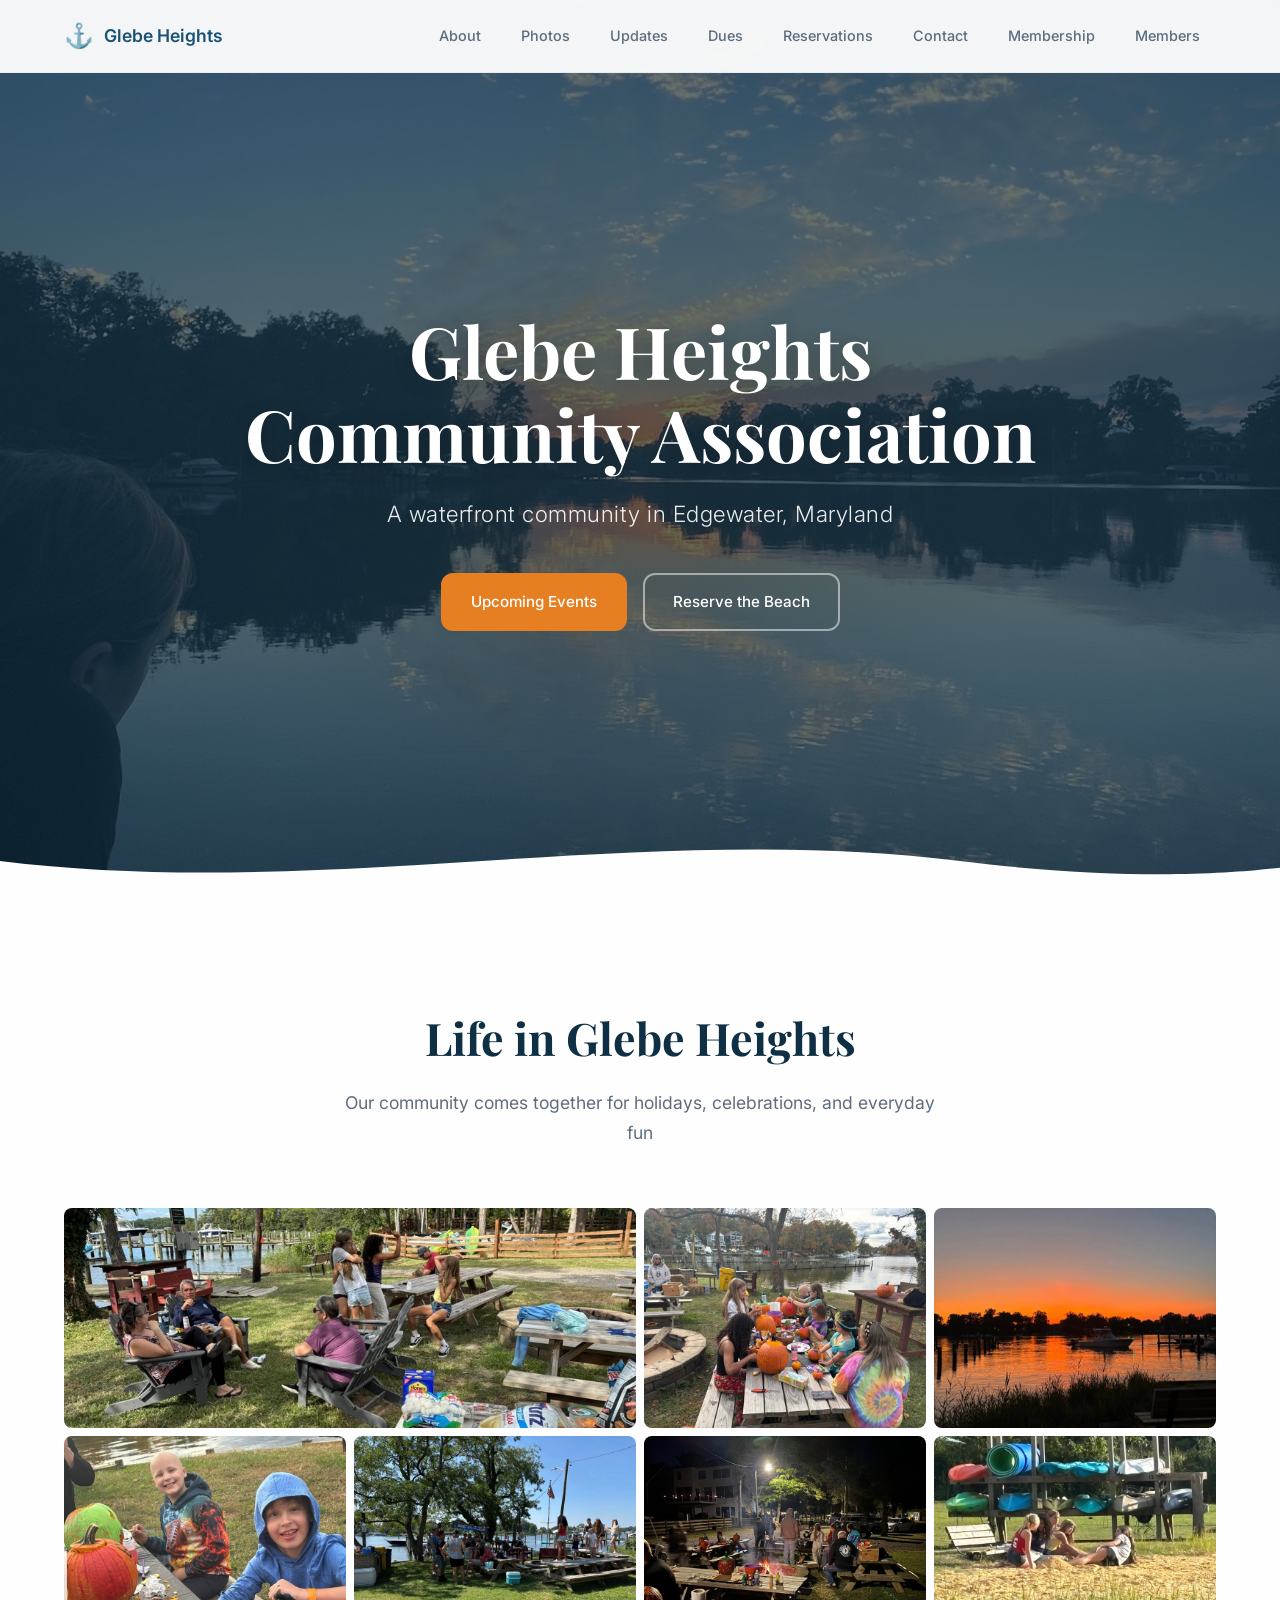
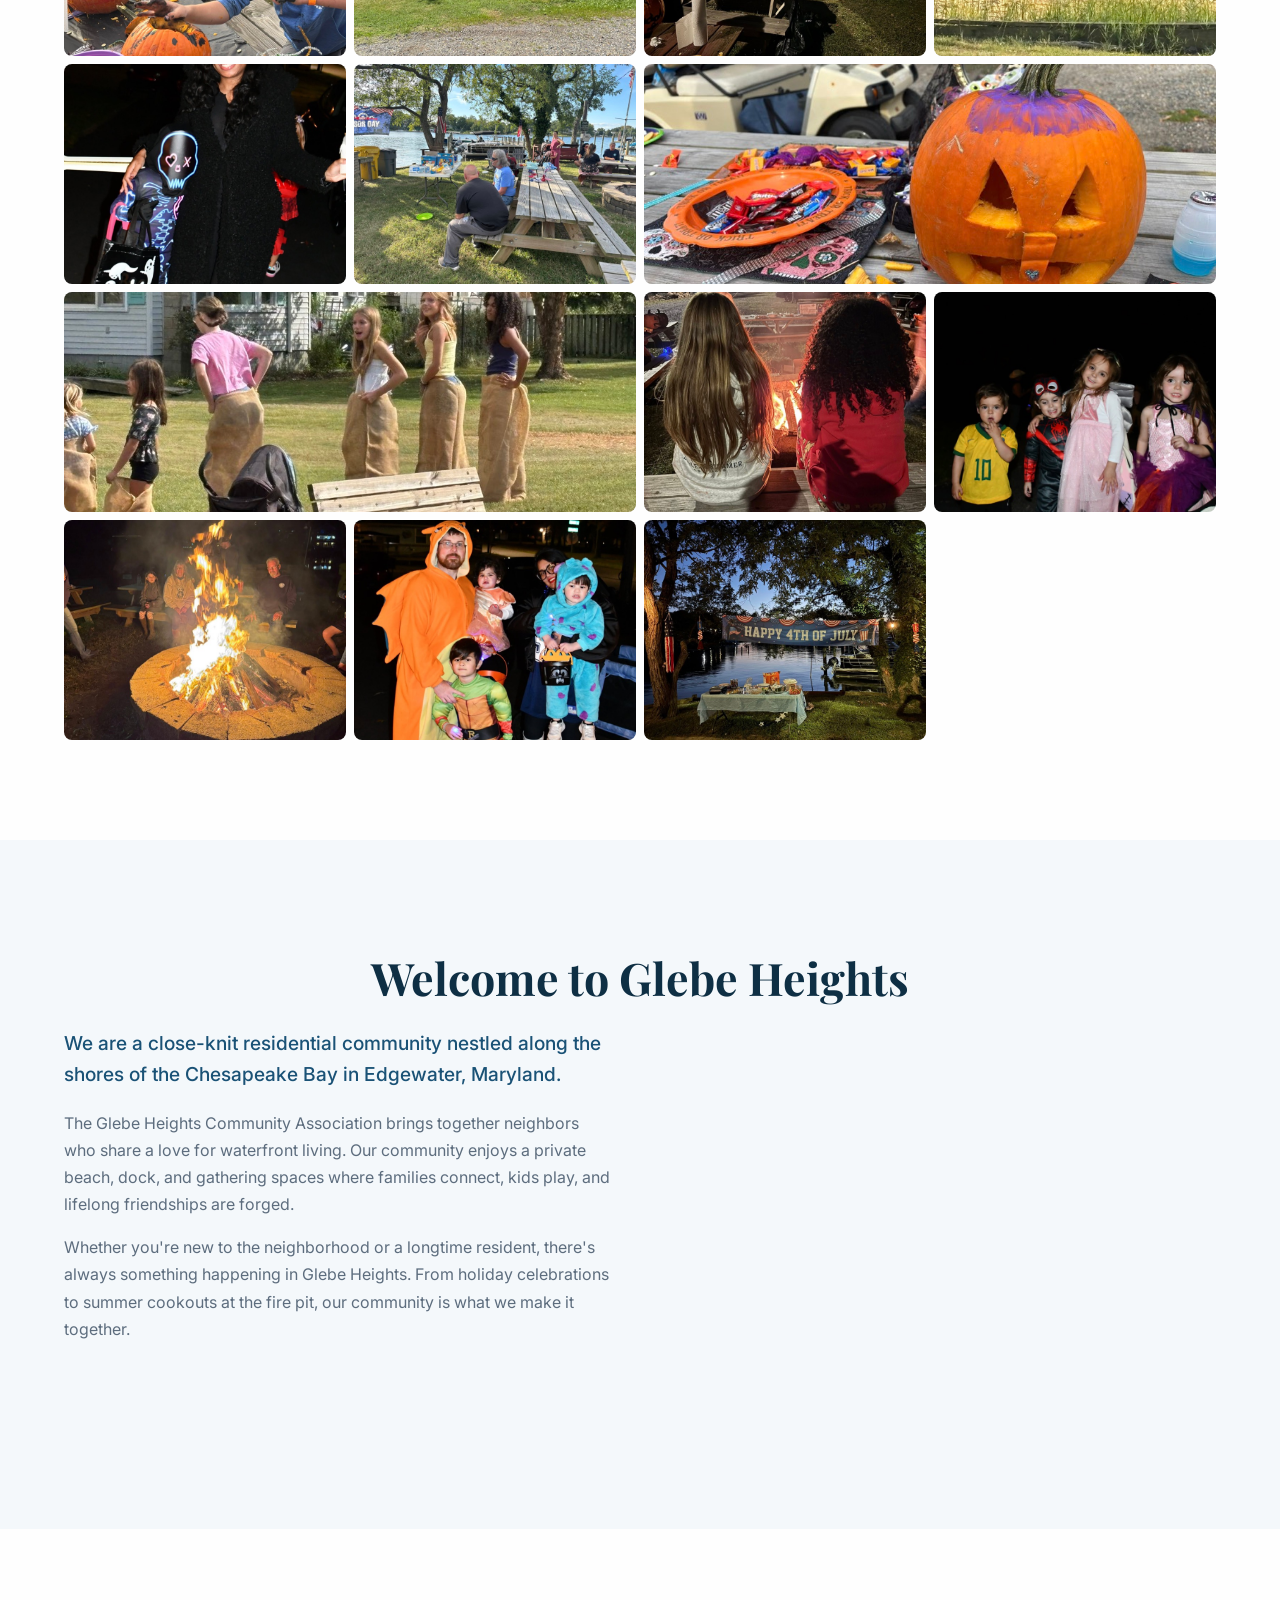
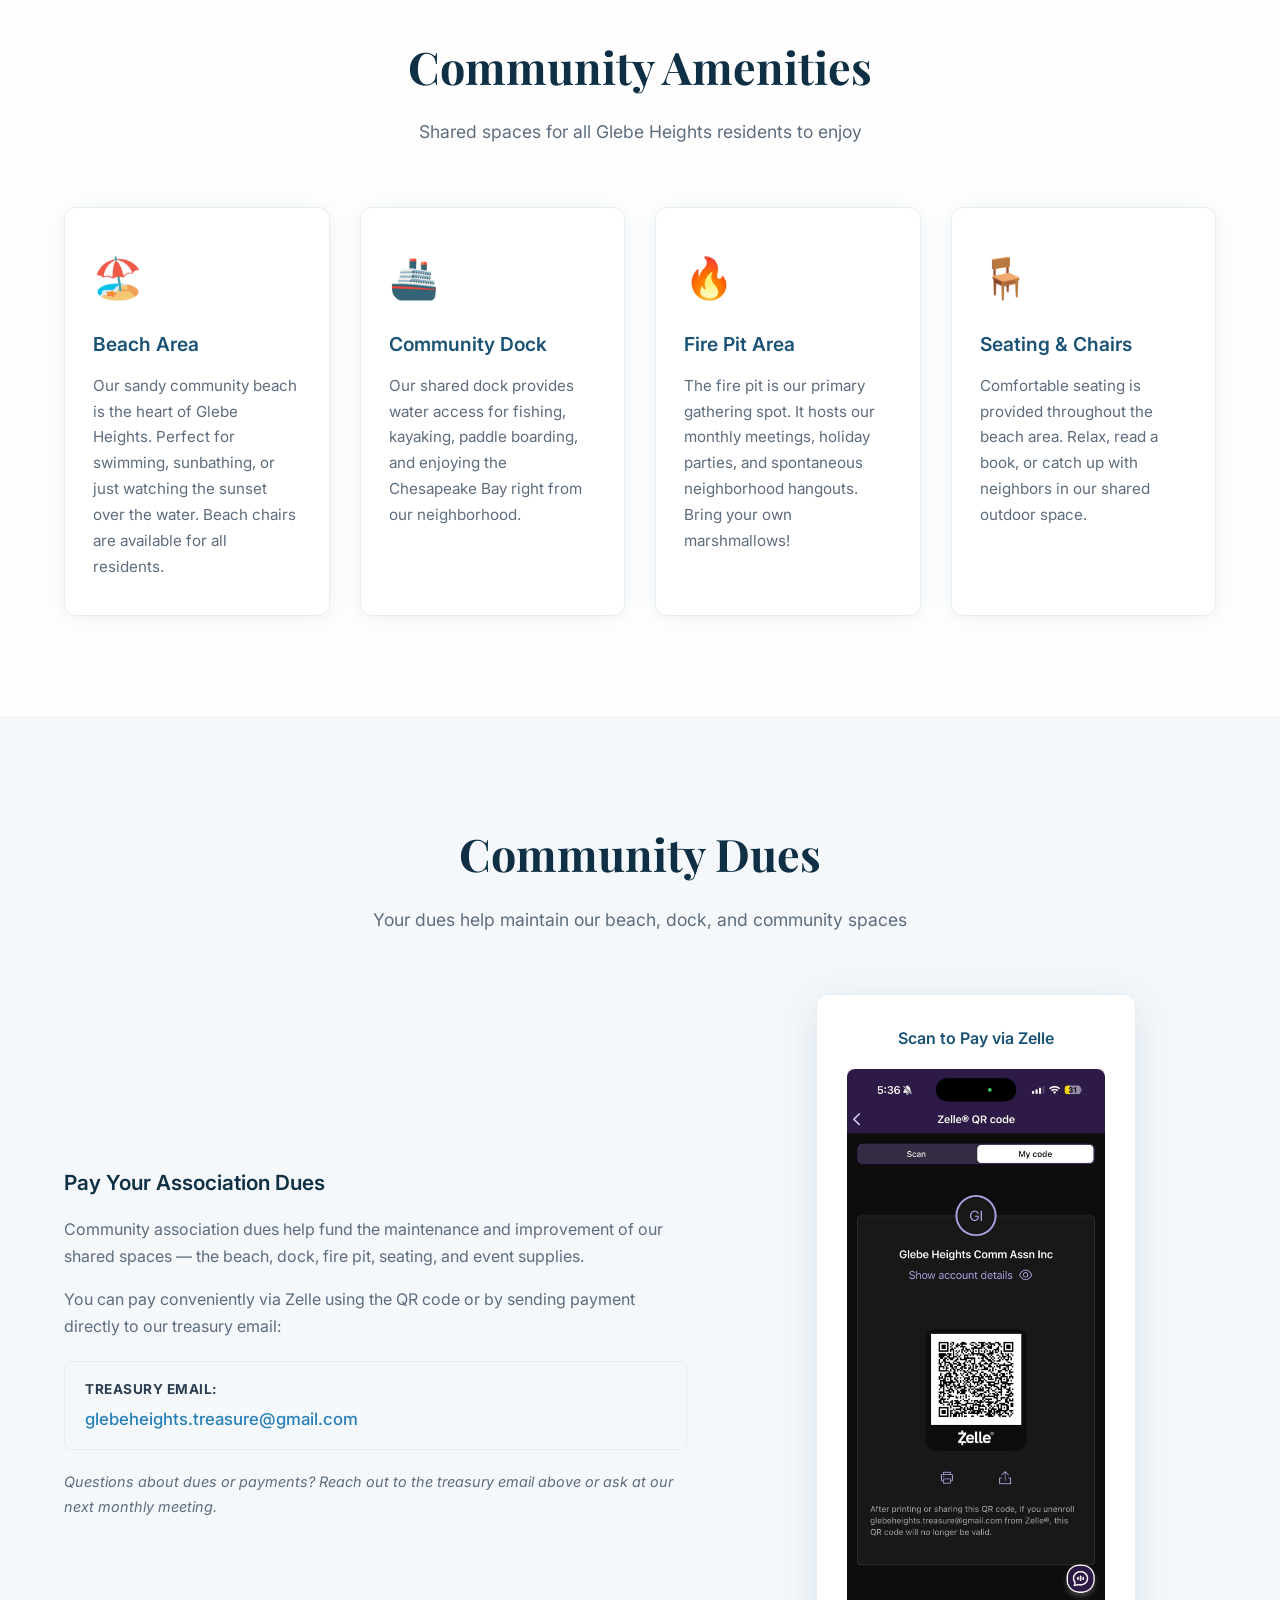
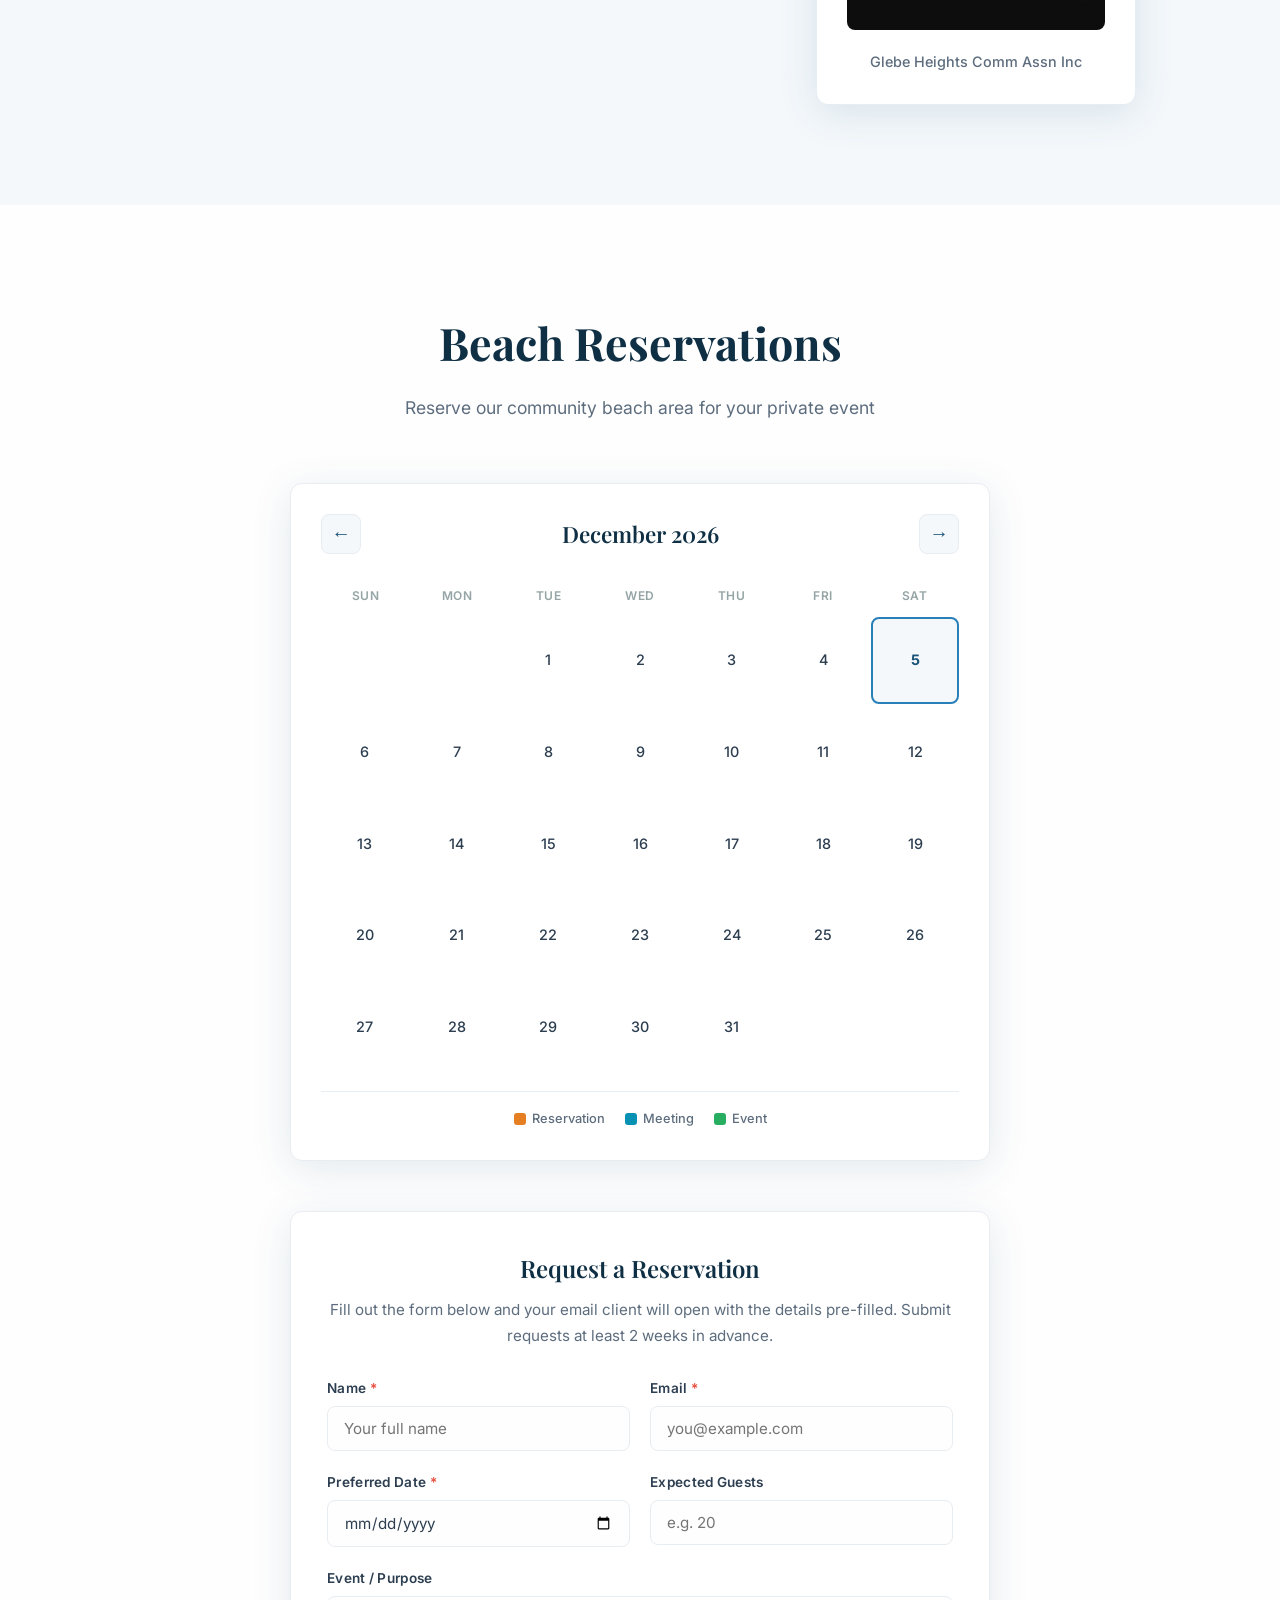
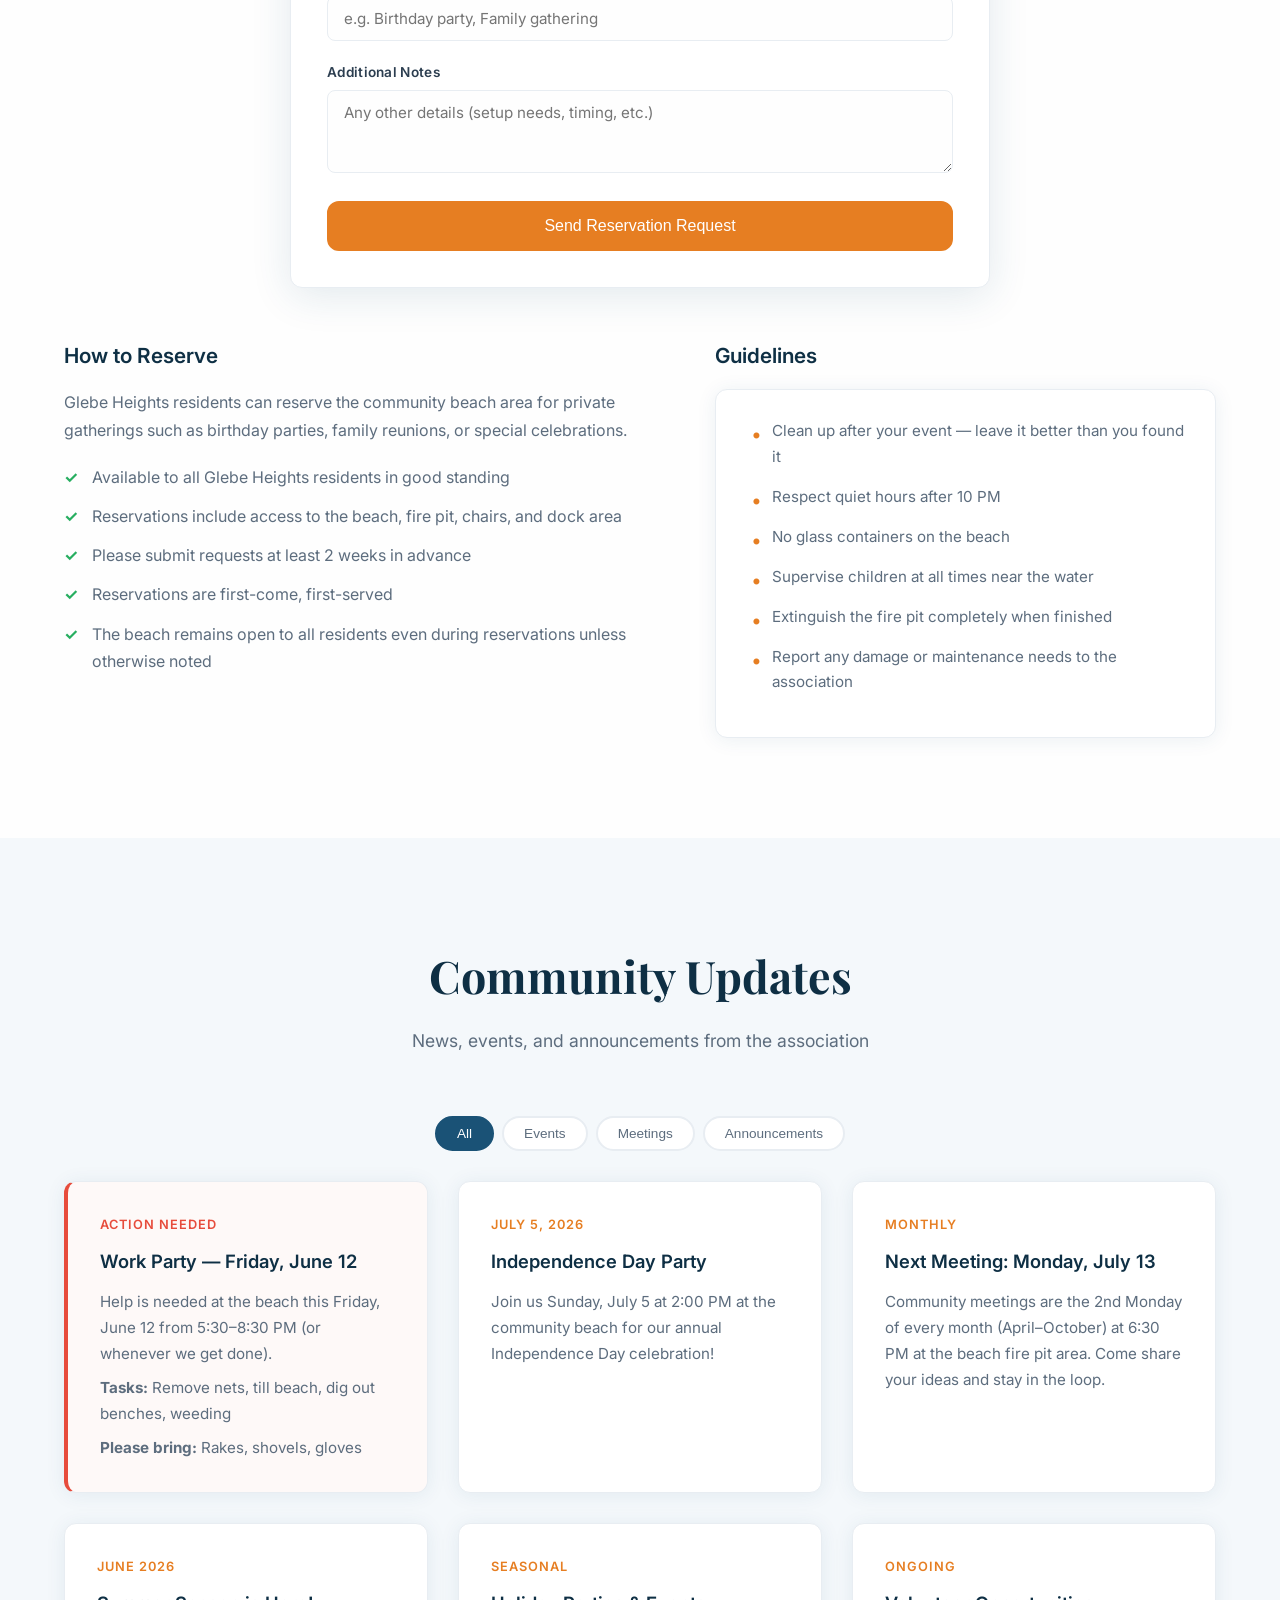
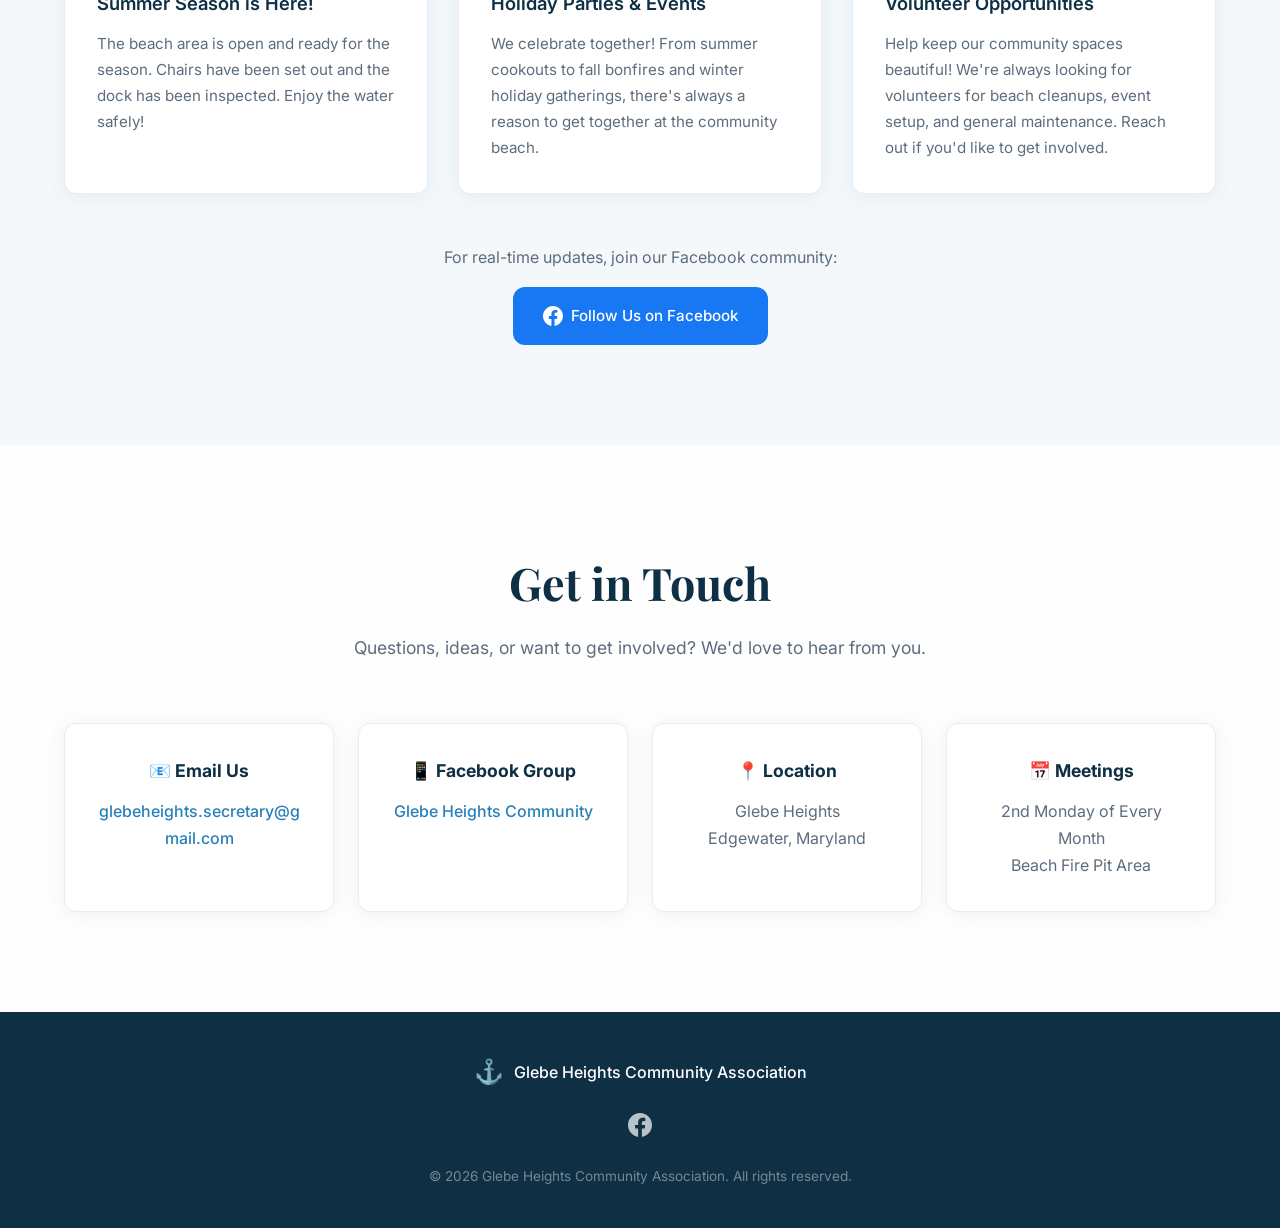
==== index.html @ b534d5a9 "Add interactive beach reservation request form Adds an online reservation form to the reservations s" ====
<!DOCTYPE html>
<html lang="en">
<head>
    <meta charset="UTF-8">
    <meta name="viewport" content="width=device-width, initial-scale=1.0">
    <title>Glebe Heights Community Association | Edgewater, MD</title>
    <meta name="description" content="Official website of the Glebe Heights Community Association in Edgewater, Maryland. Community beach, events, meetings, and more.">
    <link rel="preconnect" href="https://fonts.googleapis.com">
    <link rel="preconnect" href="https://fonts.gstatic.com" crossorigin>
    <link href="https://fonts.googleapis.com/css2?family=Playfair+Display:wght@600;700&family=Inter:wght@300;400;500;600&display=swap" rel="stylesheet">
    <link rel="stylesheet" href="styles.css">
</head>
<body>
    <header class="header" id="header">
        <div class="container header-inner">
            <a href="#" class="logo">
                <span class="logo-icon">⚓</span>
                <span class="logo-text">Glebe Heights</span>
            </a>
            <nav class="nav" id="nav">
                <a href="#about" class="nav-link">About</a>
                <a href="#gallery" class="nav-link">Photos</a>
                <a href="#updates" class="nav-link">Updates</a>
                <a href="#dues" class="nav-link">Dues</a>
                <a href="#reservations" class="nav-link">Reservations</a>
                <a href="#contact" class="nav-link">Contact</a>
                <a href="membership.html" class="nav-link">Membership</a>
                <a href="members.html" class="nav-link">Members</a>
            </nav>
            <button class="mobile-toggle" id="mobile-toggle" aria-label="Toggle navigation">
                <span></span>
                <span></span>
                <span></span>
            </button>
        </div>
    </header>

    <section class="hero">
        <div class="hero-bg">
            <img src="images/sunset4.jpg" alt="Sunset over the Glebe Heights waterfront with boats and dock">
        </div>
        <div class="hero-overlay"></div>
        <div class="container hero-content">
            <h1 class="hero-title">Glebe Heights<br>Community Association</h1>
            <p class="hero-subtitle">A waterfront community in Edgewater, Maryland</p>
            <div class="hero-cta">
                <a href="#events" class="btn btn-primary">Upcoming Events</a>
                <a href="#reservations" class="btn btn-secondary">Reserve the Beach</a>
            </div>
        </div>
        <div class="hero-wave">
            <svg viewBox="0 0 1440 120" preserveAspectRatio="none">
                <path d="M0,60 C360,120 720,0 1080,60 C1260,90 1380,80 1440,70 L1440,120 L0,120 Z" fill="var(--bg)"/>
            </svg>
        </div>
    </section>

    <section class="photo-collage section" id="gallery">
        <div class="container">
            <h2 class="section-title">Life in Glebe Heights</h2>
            <p class="section-subtitle">Our community comes together for holidays, celebrations, and everyday fun</p>
            <div class="collage-grid">
                <img src="images/gh23.jpg" alt="4th of July party at the community beach" class="collage-grid-img">
                <img src="images/gh14.jpg" alt="Sunset over the dock with boats" class="collage-grid-img">
                <img src="images/gh25.jpg" alt="Labor Day gathering at the waterfront" class="collage-grid-img">
                <img src="images/gh19.jpg" alt="Neighbors gathered around the fire pit" class="collage-grid-img">
                <img src="images/gh24.jpg" alt="Pumpkin carving by the water" class="collage-grid-img">
                <img src="images/gh15.jpg" alt="Kids in a sack race" class="collage-grid-img">
                <img src="images/gh20.jpg" alt="Community bonfire night" class="collage-grid-img">
                <img src="images/gh11.jpg" alt="4th of July celebration at the beach" class="collage-grid-img">
                <img src="images/gh21.jpg" alt="Cookout at the community area" class="collage-grid-img">
                <img src="images/gh16.jpg" alt="Kids relaxing by the kayaks" class="collage-grid-img">
                <img src="images/gh22.jpg" alt="Jack-o-lantern at the Halloween party" class="collage-grid-img">
                <img src="images/gh18.jpg" alt="Kids in Halloween costumes" class="collage-grid-img">
                <img src="images/gh26.jpg" alt="Girls watching the fire" class="collage-grid-img">
                <img src="images/gh17.jpg" alt="Kids carving pumpkins" class="collage-grid-img">
                <img src="images/gh10.jpg" alt="Kids fishing off the community dock" class="collage-grid-img">
                <img src="images/gh12.jpg" alt="Kids with lanterns at sunset" class="collage-grid-img">
            </div>
        </div>
    </section>

    <section class="about section" id="about">
        <div class="container">
            <h2 class="section-title">Welcome to Glebe Heights</h2>
            <div class="about-grid">
                <div class="about-text">
                    <p class="lead">We are a close-knit residential community nestled along the shores of the Chesapeake Bay in Edgewater, Maryland.</p>
                    <p>The Glebe Heights Community Association brings together neighbors who share a love for waterfront living. Our community enjoys a private beach, dock, and gathering spaces where families connect, kids play, and lifelong friendships are forged.</p>
                    <p>Whether you're new to the neighborhood or a longtime resident, there's always something happening in Glebe Heights. From holiday celebrations to summer cookouts at the fire pit, our community is what we make it together.</p>
                </div>
                <div class="about-highlights">
                    <div class="highlight-card">
                        <span class="highlight-icon">🏖️</span>
                        <h3>Private Beach</h3>
                        <p>Sandy shoreline exclusively for residents</p>
                    </div>
                    <div class="highlight-card">
                        <span class="highlight-icon">🔥</span>
                        <h3>Fire Pit</h3>
                        <p>Gather around for community events and s'mores</p>
                    </div>
                    <div class="highlight-card">
                        <span class="highlight-icon">⛵</span>
                        <h3>Community Dock</h3>
                        <p>Enjoy waterfront access year-round</p>
                    </div>
                    <div class="highlight-card">
                        <span class="highlight-icon">🤝</span>
                        <h3>Great Neighbors</h3>
                        <p>A welcoming community that looks out for each other</p>
                    </div>
                </div>
            </div>
        </div>
    </section>

    <section class="amenities section" id="amenities">
        <div class="container">
            <h2 class="section-title">Community Amenities</h2>
            <p class="section-subtitle">Shared spaces for all Glebe Heights residents to enjoy</p>
            <div class="amenities-grid">
                <div class="amenity-card">
                    <div class="amenity-icon">🏖️</div>
                    <h3>Beach Area</h3>
                    <p>Our sandy community beach is the heart of Glebe Heights. Perfect for swimming, sunbathing, or just watching the sunset over the water. Beach chairs are available for all residents.</p>
                </div>
                <div class="amenity-card">
                    <div class="amenity-icon">🚢</div>
                    <h3>Community Dock</h3>
                    <p>Our shared dock provides water access for fishing, kayaking, paddle boarding, and enjoying the Chesapeake Bay right from our neighborhood.</p>
                </div>
                <div class="amenity-card">
                    <div class="amenity-icon">🔥</div>
                    <h3>Fire Pit Area</h3>
                    <p>The fire pit is our primary gathering spot. It hosts our monthly meetings, holiday parties, and spontaneous neighborhood hangouts. Bring your own marshmallows!</p>
                </div>
                <div class="amenity-card">
                    <div class="amenity-icon">🪑</div>
                    <h3>Seating &amp; Chairs</h3>
                    <p>Comfortable seating is provided throughout the beach area. Relax, read a book, or catch up with neighbors in our shared outdoor space.</p>
                </div>
            </div>
        </div>
    </section>

    <section class="dues section" id="dues">
        <div class="container">
            <h2 class="section-title">Community Dues</h2>
            <p class="section-subtitle">Your dues help maintain our beach, dock, and community spaces</p>
            <div class="dues-content">
                <div class="dues-info">
                    <h3>Pay Your Association Dues</h3>
                    <p>Community association dues help fund the maintenance and improvement of our shared spaces — the beach, dock, fire pit, seating, and event supplies.</p>
                    <p>You can pay conveniently via Zelle using the QR code or by sending payment directly to our treasury email:</p>
                    <div class="dues-email">
                        <strong>Treasury Email:</strong>
                        <a href="mailto:glebeheights.treasure@gmail.com">glebeheights.treasure@gmail.com</a>
                    </div>
                    <p class="dues-note">Questions about dues or payments? Reach out to the treasury email above or ask at our next monthly meeting.</p>
                </div>
                <div class="dues-qr">
                    <div class="qr-card">
                        <p class="qr-label">Scan to Pay via Zelle</p>
                        <img src="images/zelle.jpg" alt="Zelle QR code for Glebe Heights Comm Assn Inc" class="qr-image">
                        <p class="qr-name">Glebe Heights Comm Assn Inc</p>
                    </div>
                </div>
            </div>
        </div>
    </section>

    <section class="reservations section" id="reservations">
        <div class="container">
            <h2 class="section-title">Beach Reservations</h2>
            <p class="section-subtitle">Reserve our community beach area for your private event</p>

            <div class="calendar-container">
                <div class="calendar-header">
                    <button class="calendar-nav" id="cal-prev" aria-label="Previous month">&larr;</button>
                    <h3 class="calendar-month" id="cal-month-label"></h3>
                    <button class="calendar-nav" id="cal-next" aria-label="Next month">&rarr;</button>
                </div>
                <div class="calendar-grid">
                    <div class="cal-day-header">Sun</div>
                    <div class="cal-day-header">Mon</div>
                    <div class="cal-day-header">Tue</div>
                    <div class="cal-day-header">Wed</div>
                    <div class="cal-day-header">Thu</div>
                    <div class="cal-day-header">Fri</div>
                    <div class="cal-day-header">Sat</div>
                </div>
                <div class="calendar-days" id="cal-days"></div>
                <div class="calendar-legend">
                    <span class="legend-item"><span class="legend-dot legend-dot-reservation"></span> Reservation</span>
                    <span class="legend-item"><span class="legend-dot legend-dot-meeting"></span> Meeting</span>
                    <span class="legend-item"><span class="legend-dot legend-dot-event"></span> Event</span>
                </div>
            </div>

            <div class="reservation-form-container">
                <h3 class="reservation-form-title">Request a Reservation</h3>
                <p class="reservation-form-subtitle">Fill out the form below and your email client will open with the details pre-filled. Submit requests at least 2 weeks in advance.</p>
                <form id="reservation-form" class="reservation-form" novalidate>
                    <div class="form-row">
                        <div class="form-group">
                            <label for="res-name">Name <span class="required">*</span></label>
                            <input type="text" id="res-name" name="name" required placeholder="Your full name">
                        </div>
                        <div class="form-group">
                            <label for="res-email">Email <span class="required">*</span></label>
                            <input type="email" id="res-email" name="email" required placeholder="you@example.com">
                        </div>
                    </div>
                    <div class="form-row">
                        <div class="form-group">
                            <label for="res-date">Preferred Date <span class="required">*</span></label>
                            <input type="date" id="res-date" name="date" required>
                        </div>
                        <div class="form-group">
                            <label for="res-guests">Expected Guests</label>
                            <input type="number" id="res-guests" name="guests" min="1" placeholder="e.g. 20">
                        </div>
                    </div>
                    <div class="form-group">
                        <label for="res-purpose">Event / Purpose</label>
                        <input type="text" id="res-purpose" name="purpose" placeholder="e.g. Birthday party, Family gathering">
                    </div>
                    <div class="form-group">
                        <label for="res-notes">Additional Notes</label>
                        <textarea id="res-notes" name="notes" rows="3" placeholder="Any other details (setup needs, timing, etc.)"></textarea>
                    </div>
                    <button type="submit" class="btn btn-accent">Send Reservation Request</button>
                    <div id="reservation-status" class="form-status" hidden></div>
                </form>
            </div>

            <div class="reservations-content">
                <div class="reservation-info">
                    <h3>How to Reserve</h3>
                    <p>Glebe Heights residents can reserve the community beach area for private gatherings such as birthday parties, family reunions, or special celebrations.</p>
                    <ul class="reservation-list">
                        <li>Available to all Glebe Heights residents in good standing</li>
                        <li>Reservations include access to the beach, fire pit, chairs, and dock area</li>
                        <li>Please submit requests at least 2 weeks in advance</li>
                        <li>Reservations are first-come, first-served</li>
                        <li>The beach remains open to all residents even during reservations unless otherwise noted</li>
                    </ul>
                </div>
                <div class="reservation-rules">
                    <h3>Guidelines</h3>
                    <div class="rules-card">
                        <ul>
                            <li>Clean up after your event — leave it better than you found it</li>
                            <li>Respect quiet hours after 10 PM</li>
                            <li>No glass containers on the beach</li>
                            <li>Supervise children at all times near the water</li>
                            <li>Extinguish the fire pit completely when finished</li>
                            <li>Report any damage or maintenance needs to the association</li>
                        </ul>
                    </div>
                </div>
            </div>
        </div>
    </section>

    <section class="updates section" id="updates">
        <div class="container">
            <h2 class="section-title">Community Updates</h2>
            <p class="section-subtitle">News, events, and announcements from the association</p>
            <div class="filter-bar">
                <button class="filter-btn active" data-filter="all">All</button>
                <button class="filter-btn" data-filter="events">Events</button>
                <button class="filter-btn" data-filter="meetings">Meetings</button>
                <button class="filter-btn" data-filter="announcements">Announcements</button>
            </div>
            <div class="updates-grid">
                <article class="update-card update-urgent" data-category="announcements">
                    <div class="update-date">Action Needed</div>
                    <h3>Work Party — Friday, June 12</h3>
                    <p>Help is needed at the beach this Friday, June 12 from 5:30–8:30 PM (or whenever we get done).</p>
                    <p><strong>Tasks:</strong> Remove nets, till beach, dig out benches, weeding</p>
                    <p><strong>Please bring:</strong> Rakes, shovels, gloves</p>
                </article>
                <article class="update-card" data-category="events">
                    <div class="update-date">July 5, 2026</div>
                    <h3>Independence Day Party</h3>
                    <p>Join us Sunday, July 5 at 2:00 PM at the community beach for our annual Independence Day celebration!</p>
                </article>
                <article class="update-card" data-category="meetings">
                    <div class="update-date">Monthly</div>
                    <h3>Next Meeting: Monday, July 13</h3>
                    <p>Community meetings are the 2nd Monday of every month (April–October) at 6:30 PM at the beach fire pit area. Come share your ideas and stay in the loop.</p>
                </article>
                <article class="update-card" data-category="announcements">
                    <div class="update-date">June 2026</div>
                    <h3>Summer Season is Here!</h3>
                    <p>The beach area is open and ready for the season. Chairs have been set out and the dock has been inspected. Enjoy the water safely!</p>
                </article>
                <article class="update-card" data-category="events">
                    <div class="update-date">Seasonal</div>
                    <h3>Holiday Parties &amp; Events</h3>
                    <p>We celebrate together! From summer cookouts to fall bonfires and winter holiday gatherings, there's always a reason to get together at the community beach.</p>
                </article>
                <article class="update-card" data-category="announcements">
                    <div class="update-date">Ongoing</div>
                    <h3>Volunteer Opportunities</h3>
                    <p>Help keep our community spaces beautiful! We're always looking for volunteers for beach cleanups, event setup, and general maintenance. Reach out if you'd like to get involved.</p>
                </article>
            </div>
            <div class="updates-cta">
                <p>For real-time updates, join our Facebook community:</p>
                <a href="https://www.facebook.com/groups/2401248880153425" target="_blank" rel="noopener" class="btn btn-facebook">
                    <svg width="20" height="20" viewBox="0 0 24 24" fill="currentColor"><path d="M24 12.073c0-6.627-5.373-12-12-12s-12 5.373-12 12c0 5.99 4.388 10.954 10.125 11.854v-8.385H7.078v-3.47h3.047V9.43c0-3.007 1.792-4.669 4.533-4.669 1.312 0 2.686.235 2.686.235v2.953H15.83c-1.491 0-1.956.925-1.956 1.874v2.25h3.328l-.532 3.47h-2.796v8.385C19.612 23.027 24 18.062 24 12.073z"/></svg>
                    Follow Us on Facebook
                </a>
            </div>
        </div>
    </section>

    <section class="contact section" id="contact">
        <div class="container">
            <h2 class="section-title">Get in Touch</h2>
            <p class="section-subtitle">Questions, ideas, or want to get involved? We'd love to hear from you.</p>
            <div class="contact-grid">
                <div class="contact-card">
                    <h3>📧 Email Us</h3>
                    <p><a href="mailto:glebeheights.secretary@gmail.com">glebeheights.secretary@gmail.com</a></p>
                </div>
                <div class="contact-card">
                    <h3>📱 Facebook Group</h3>
                    <p><a href="https://www.facebook.com/groups/2401248880153425" target="_blank" rel="noopener">Glebe Heights Community</a></p>
                </div>
                <div class="contact-card">
                    <h3>📍 Location</h3>
                    <p>Glebe Heights<br>Edgewater, Maryland</p>
                </div>
                <div class="contact-card">
                    <h3>📅 Meetings</h3>
                    <p>2nd Monday of Every Month<br>Beach Fire Pit Area</p>
                </div>
            </div>
        </div>
    </section>

    <footer class="footer">
        <div class="container footer-inner">
            <div class="footer-brand">
                <span class="logo-icon">⚓</span>
                <span>Glebe Heights Community Association</span>
            </div>
            <div class="footer-links">
                <a href="https://www.facebook.com/groups/2401248880153425" target="_blank" rel="noopener" aria-label="Facebook">
                    <svg width="24" height="24" viewBox="0 0 24 24" fill="currentColor"><path d="M24 12.073c0-6.627-5.373-12-12-12s-12 5.373-12 12c0 5.99 4.388 10.954 10.125 11.854v-8.385H7.078v-3.47h3.047V9.43c0-3.007 1.792-4.669 4.533-4.669 1.312 0 2.686.235 2.686.235v2.953H15.83c-1.491 0-1.956.925-1.956 1.874v2.25h3.328l-.532 3.47h-2.796v8.385C19.612 23.027 24 18.062 24 12.073z"/></svg>
                </a>
            </div>
            <p class="footer-copy">&copy; 2026 Glebe Heights Community Association. All rights reserved.</p>
        </div>
    </footer>

    <script src="script.js"></script>
</body>
</html>
---- styles.css ----
:root {
    --primary: #1a5276;
    --primary-light: #2980b9;
    --primary-dark: #0e2f44;
    --accent: #e67e22;
    --accent-light: #f39c12;
    --bg: #fefefe;
    --bg-alt: #f4f8fb;
    --bg-dark: #0e2f44;
    --text: #2c3e50;
    --text-light: #5d6d7e;
    --text-muted: #95a5a6;
    --border: #e8edf2;
    --shadow: 0 2px 20px rgba(26, 82, 118, 0.08);
    --shadow-lg: 0 8px 40px rgba(26, 82, 118, 0.12);
    --radius: 12px;
    --radius-sm: 8px;
    --transition: 0.3s cubic-bezier(0.4, 0, 0.2, 1);
}

*, *::before, *::after {
    margin: 0;
    padding: 0;
    box-sizing: border-box;
}

html {
    scroll-behavior: smooth;
    scroll-padding-top: 80px;
}

body {
    font-family: 'Inter', -apple-system, BlinkMacSystemFont, sans-serif;
    color: var(--text);
    background: var(--bg);
    line-height: 1.7;
    -webkit-font-smoothing: antialiased;
}

.container {
    max-width: 1200px;
    margin: 0 auto;
    padding: 0 24px;
}

/* Header */
.header {
    position: fixed;
    top: 0;
    left: 0;
    right: 0;
    z-index: 1000;
    background: rgba(254, 254, 254, 0.95);
    backdrop-filter: blur(10px);
    border-bottom: 1px solid var(--border);
    transition: var(--transition);
}

.header.scrolled {
    box-shadow: var(--shadow);
}

.header-inner {
    display: flex;
    align-items: center;
    justify-content: space-between;
    height: 72px;
}

.logo {
    display: flex;
    align-items: center;
    gap: 10px;
    text-decoration: none;
    color: var(--primary);
    font-weight: 600;
    font-size: 1.1rem;
}

.logo-icon {
    font-size: 1.5rem;
}

.nav {
    display: flex;
    gap: 8px;
}

.nav-link {
    text-decoration: none;
    color: var(--text-light);
    font-size: 0.9rem;
    font-weight: 500;
    padding: 8px 16px;
    border-radius: var(--radius-sm);
    transition: var(--transition);
}

.nav-link:hover {
    color: var(--primary);
    background: var(--bg-alt);
}

.nav-divider {
    width: 1px;
    height: 20px;
    background: var(--border);
    margin: 0 4px;
}

.mobile-toggle {
    display: none;
    flex-direction: column;
    gap: 5px;
    background: none;
    border: none;
    cursor: pointer;
    padding: 8px;
}

.mobile-toggle span {
    width: 24px;
    height: 2px;
    background: var(--text);
    border-radius: 2px;
    transition: var(--transition);
}

/* Hero */
.hero {
    position: relative;
    height: 100vh;
    max-height: 900px;
    display: flex;
    align-items: center;
    justify-content: center;
    background: var(--primary-dark);
    overflow: hidden;
}

.hero-bg {
    position: absolute;
    inset: 0;
    overflow: hidden;
}

.hero-bg img {
    width: 100%;
    height: 100%;
    object-fit: cover;
    display: block;
}

.hero-overlay {
    position: absolute;
    inset: 0;
    background: rgba(14, 47, 68, 0.65);
}

.hero-content {
    position: relative;
    text-align: center;
    color: white;
    padding: 120px 24px 80px;
}

.hero-title {
    font-family: 'Playfair Display', serif;
    font-size: clamp(2.5rem, 6vw, 4.5rem);
    font-weight: 700;
    line-height: 1.15;
    margin-bottom: 20px;
    text-shadow: 0 2px 20px rgba(0, 0, 0, 0.2);
}

.hero-subtitle {
    font-size: clamp(1.1rem, 2.5vw, 1.4rem);
    font-weight: 300;
    opacity: 0.9;
    margin-bottom: 40px;
    letter-spacing: 0.5px;
}

.hero-cta {
    display: flex;
    gap: 16px;
    justify-content: center;
    flex-wrap: wrap;
}

.hero-wave {
    position: absolute;
    bottom: -1px;
    left: 0;
    right: 0;
    line-height: 0;
}

.hero-wave svg {
    width: 100%;
    height: 80px;
}

/* Buttons */
.btn {
    display: inline-flex;
    align-items: center;
    gap: 8px;
    padding: 14px 28px;
    border-radius: var(--radius);
    text-decoration: none;
    font-weight: 500;
    font-size: 0.95rem;
    transition: var(--transition);
    border: 2px solid transparent;
}

.btn-primary {
    background: var(--accent);
    color: white;
    border-color: var(--accent);
}

.btn-primary:hover {
    background: var(--accent-light);
    border-color: var(--accent-light);
    transform: translateY(-2px);
    box-shadow: 0 4px 20px rgba(230, 126, 34, 0.3);
}

.btn-secondary {
    background: transparent;
    color: white;
    border-color: rgba(255, 255, 255, 0.5);
}

.btn-secondary:hover {
    background: rgba(255, 255, 255, 0.1);
    border-color: white;
    transform: translateY(-2px);
}

.btn-outline {
    background: transparent;
    color: var(--primary);
    border-color: var(--primary);
}

.btn-outline:hover {
    background: var(--primary);
    color: white;
    transform: translateY(-2px);
}

.btn-facebook {
    background: #1877f2;
    color: white;
    border-color: #1877f2;
}

.btn-facebook:hover {
    background: #166fe5;
    transform: translateY(-2px);
    box-shadow: 0 4px 20px rgba(24, 119, 242, 0.3);
}

/* Sections */
.section {
    padding: 100px 0;
}

.section:nth-child(even) {
    background: var(--bg-alt);
}

.section-title {
    font-family: 'Playfair Display', serif;
    font-size: clamp(2rem, 4vw, 2.8rem);
    font-weight: 700;
    color: var(--primary-dark);
    text-align: center;
    margin-bottom: 12px;
}

.section-subtitle {
    text-align: center;
    color: var(--text-light);
    font-size: 1.1rem;
    max-width: 600px;
    margin: 0 auto 60px;
}

/* About */
.about-grid {
    display: grid;
    grid-template-columns: 1fr 1fr;
    gap: 60px;
    align-items: start;
}

.about-text .lead {
    font-size: 1.2rem;
    font-weight: 500;
    color: var(--primary);
    margin-bottom: 20px;
    line-height: 1.6;
}

.about-text p {
    margin-bottom: 16px;
    color: var(--text-light);
}

.about-highlights {
    display: grid;
    grid-template-columns: 1fr 1fr;
    gap: 20px;
}

.highlight-card {
    background: white;
    padding: 24px;
    border-radius: var(--radius);
    box-shadow: var(--shadow);
    text-align: center;
    transition: var(--transition);
}

.highlight-card:hover {
    transform: translateY(-4px);
    box-shadow: var(--shadow-lg);
}

.highlight-icon {
    font-size: 2rem;
    display: block;
    margin-bottom: 12px;
}

.highlight-card h3 {
    font-size: 0.95rem;
    font-weight: 600;
    color: var(--primary);
    margin-bottom: 4px;
}

.highlight-card p {
    font-size: 0.85rem;
    color: var(--text-muted);
}

/* Amenities */
.amenities-grid {
    display: grid;
    grid-template-columns: repeat(auto-fit, minmax(260px, 1fr));
    gap: 30px;
}

.amenity-card {
    background: white;
    padding: 36px 28px;
    border-radius: var(--radius);
    box-shadow: var(--shadow);
    transition: var(--transition);
    border: 1px solid var(--border);
}

.amenity-card:hover {
    transform: translateY(-4px);
    box-shadow: var(--shadow-lg);
    border-color: var(--primary-light);
}

.amenity-icon {
    font-size: 2.5rem;
    margin-bottom: 16px;
}

.amenity-card h3 {
    font-size: 1.2rem;
    font-weight: 600;
    color: var(--primary);
    margin-bottom: 12px;
}

.amenity-card p {
    color: var(--text-light);
    font-size: 0.95rem;
    line-height: 1.7;
}

/* Events */
.events-grid {
    display: grid;
    grid-template-columns: repeat(auto-fit, minmax(300px, 1fr));
    gap: 30px;
    margin-bottom: 50px;
}

.event-card {
    background: white;
    padding: 32px;
    border-radius: var(--radius);
    box-shadow: var(--shadow);
    border-left: 4px solid var(--primary);
    transition: var(--transition);
}

.event-card:hover {
    transform: translateY(-2px);
    box-shadow: var(--shadow-lg);
}

.event-recurring { border-left-color: var(--primary); }
.event-seasonal { border-left-color: var(--accent); }
.event-special { border-left-color: #27ae60; }

.event-badge {
    display: inline-block;
    padding: 4px 12px;
    border-radius: 20px;
    font-size: 0.75rem;
    font-weight: 600;
    text-transform: uppercase;
    letter-spacing: 0.5px;
    margin-bottom: 12px;
}

.event-recurring .event-badge {
    background: rgba(26, 82, 118, 0.1);
    color: var(--primary);
}

.event-seasonal .event-badge {
    background: rgba(230, 126, 34, 0.1);
    color: var(--accent);
}

.event-special .event-badge {
    background: rgba(39, 174, 96, 0.1);
    color: #27ae60;
}

.event-card h3 {
    font-size: 1.3rem;
    font-weight: 600;
    color: var(--primary-dark);
    margin-bottom: 8px;
}

.event-date {
    font-weight: 600;
    color: var(--text);
    margin-bottom: 4px;
}

.event-location {
    color: var(--text-muted);
    font-size: 0.9rem;
    margin-bottom: 12px;
}

.event-card p:last-child {
    color: var(--text-light);
    font-size: 0.95rem;
}

.events-cta {
    text-align: center;
}

.events-cta p {
    color: var(--text-light);
    margin-bottom: 16px;
}

/* Reservations */
.reservations-content {
    display: grid;
    grid-template-columns: 1.2fr 1fr;
    gap: 50px;
    align-items: start;
}

.reservation-info h3,
.reservation-rules h3 {
    font-size: 1.3rem;
    font-weight: 600;
    color: var(--primary-dark);
    margin-bottom: 16px;
}

.reservation-info p {
    color: var(--text-light);
    margin-bottom: 20px;
}

.reservation-list {
    list-style: none;
    margin-bottom: 30px;
}

.reservation-list li {
    position: relative;
    padding-left: 28px;
    margin-bottom: 12px;
    color: var(--text-light);
}

.reservation-list li::before {
    content: '✓';
    position: absolute;
    left: 0;
    color: #27ae60;
    font-weight: 700;
}

.rules-card {
    background: white;
    padding: 28px;
    border-radius: var(--radius);
    box-shadow: var(--shadow);
    border: 1px solid var(--border);
}

.rules-card ul {
    list-style: none;
}

.rules-card li {
    position: relative;
    padding-left: 28px;
    margin-bottom: 14px;
    color: var(--text-light);
    font-size: 0.95rem;
}

.rules-card li::before {
    content: '•';
    position: absolute;
    left: 8px;
    color: var(--accent);
    font-weight: 700;
    font-size: 1.2rem;
}

/* Updates */
.updates-grid {
    display: grid;
    grid-template-columns: repeat(auto-fit, minmax(300px, 1fr));
    gap: 30px;
    margin-bottom: 50px;
}

.update-card {
    background: white;
    padding: 32px;
    border-radius: var(--radius);
    box-shadow: var(--shadow);
    border: 1px solid var(--border);
    transition: var(--transition);
}

.update-card:hover {
    box-shadow: var(--shadow-lg);
}

.update-date {
    font-size: 0.8rem;
    font-weight: 600;
    text-transform: uppercase;
    letter-spacing: 1px;
    color: var(--accent);
    margin-bottom: 10px;
}

.update-card h3 {
    font-size: 1.15rem;
    font-weight: 600;
    color: var(--primary-dark);
    margin-bottom: 12px;
}

.update-card p {
    color: var(--text-light);
    font-size: 0.95rem;
}

.update-card p + p {
    margin-top: 8px;
}

.update-urgent {
    border-left: 4px solid #e74c3c;
    background: #fef9f8;
}

.update-urgent .update-date {
    color: #e74c3c;
}

.updates-cta {
    text-align: center;
}

.updates-cta p {
    color: var(--text-light);
    margin-bottom: 16px;
}

/* Contact */
.contact-grid {
    display: grid;
    grid-template-columns: repeat(auto-fit, minmax(240px, 1fr));
    gap: 24px;
}

.contact-card {
    background: white;
    padding: 32px;
    border-radius: var(--radius);
    box-shadow: var(--shadow);
    text-align: center;
    transition: var(--transition);
    border: 1px solid var(--border);
}

.contact-card:hover {
    transform: translateY(-2px);
    box-shadow: var(--shadow-lg);
}

.contact-card h3 {
    font-size: 1.1rem;
    margin-bottom: 12px;
    color: var(--primary-dark);
}

.contact-card p {
    color: var(--text-light);
}

.contact-card a {
    color: var(--primary-light);
    text-decoration: none;
    font-weight: 500;
    word-break: break-all;
}

.contact-card a:hover {
    color: var(--accent);
}

/* Footer */
.footer {
    background: var(--bg-dark);
    color: rgba(255, 255, 255, 0.7);
    padding: 40px 0;
}

.footer-inner {
    display: flex;
    flex-direction: column;
    align-items: center;
    gap: 20px;
    text-align: center;
}

.footer-brand {
    display: flex;
    align-items: center;
    gap: 10px;
    color: white;
    font-weight: 500;
}

.footer-links a {
    color: rgba(255, 255, 255, 0.7);
    transition: var(--transition);
}

.footer-links a:hover {
    color: white;
}

.footer-copy {
    font-size: 0.85rem;
    opacity: 0.6;
}

/* Reservation Calendar */
.calendar-container {
    max-width: 700px;
    margin: 0 auto 50px;
    background: white;
    border-radius: var(--radius);
    box-shadow: var(--shadow-lg);
    padding: 30px;
    border: 1px solid var(--border);
}

.calendar-header {
    display: flex;
    align-items: center;
    justify-content: space-between;
    margin-bottom: 24px;
}

.calendar-month {
    font-family: 'Playfair Display', serif;
    font-size: 1.4rem;
    font-weight: 600;
    color: var(--primary-dark);
}

.calendar-nav {
    background: var(--bg-alt);
    border: 1px solid var(--border);
    border-radius: var(--radius-sm);
    width: 40px;
    height: 40px;
    display: flex;
    align-items: center;
    justify-content: center;
    cursor: pointer;
    font-size: 1.2rem;
    color: var(--primary);
    transition: var(--transition);
}

.calendar-nav:hover {
    background: var(--primary);
    color: white;
    border-color: var(--primary);
}

.calendar-grid {
    display: grid;
    grid-template-columns: repeat(7, 1fr);
    gap: 2px;
    margin-bottom: 2px;
}

.cal-day-header {
    text-align: center;
    font-size: 0.75rem;
    font-weight: 600;
    text-transform: uppercase;
    letter-spacing: 0.5px;
    color: var(--text-muted);
    padding: 8px 0;
}

#cal-days {
    display: grid;
    grid-template-columns: repeat(7, 1fr);
    gap: 4px;
}

.cal-day {
    aspect-ratio: 1;
    display: flex;
    flex-direction: column;
    align-items: center;
    justify-content: center;
    border-radius: var(--radius-sm);
    font-size: 0.9rem;
    position: relative;
    padding: 4px;
}

.cal-empty {
    background: none;
}

.cal-day-num {
    font-weight: 500;
    color: var(--text);
}

.cal-today {
    background: var(--bg-alt);
    border: 2px solid var(--primary-light);
}

.cal-today .cal-day-num {
    font-weight: 700;
    color: var(--primary);
}

.cal-reserved {
    background: var(--accent);
    border-radius: var(--radius-sm);
}

.cal-reserved .cal-day-num {
    color: white;
    font-weight: 700;
}

.cal-reservation-name {
    font-size: 0.55rem;
    color: white;
    text-align: center;
    line-height: 1.2;
    max-width: 100%;
    overflow: hidden;
    text-overflow: ellipsis;
    white-space: nowrap;
}

.cal-meeting {
    background: #0891b2;
    border-radius: var(--radius-sm);
}

.cal-meeting .cal-day-num {
    color: white;
    font-weight: 700;
}

.cal-meeting-name {
    font-size: 0.55rem;
    color: white;
    text-align: center;
    line-height: 1.2;
    max-width: 100%;
    overflow: hidden;
    text-overflow: ellipsis;
    white-space: nowrap;
}

.cal-event {
    background: #27ae60;
    border-radius: var(--radius-sm);
}

.cal-event .cal-day-num {
    color: white;
    font-weight: 700;
}

.cal-event-name {
    font-size: 0.55rem;
    color: white;
    text-align: center;
    line-height: 1.2;
    max-width: 100%;
    overflow: hidden;
    text-overflow: ellipsis;
    white-space: nowrap;
}

.calendar-legend {
    display: flex;
    gap: 20px;
    justify-content: center;
    margin-top: 20px;
    padding-top: 16px;
    border-top: 1px solid var(--border);
}

.legend-item {
    display: flex;
    align-items: center;
    gap: 6px;
    font-size: 0.8rem;
    color: var(--text-light);
    font-weight: 500;
}

.legend-dot {
    width: 12px;
    height: 12px;
    border-radius: 3px;
    display: inline-block;
}

.legend-dot-reservation { background: var(--accent); }
.legend-dot-meeting { background: #0891b2; }
.legend-dot-event { background: #27ae60; }

@media (max-width: 480px) {
    .calendar-container {
        padding: 16px;
    }

    .cal-day {
        aspect-ratio: auto;
        min-height: 44px;
    }

    .cal-reservation-name {
        font-size: 0.5rem;
    }
}

/* Reservation Form */
.reservation-form-container {
    max-width: 700px;
    margin: 0 auto 50px;
    background: white;
    border-radius: var(--radius);
    box-shadow: var(--shadow-lg);
    padding: 36px;
    border: 1px solid var(--border);
}

.reservation-form-title {
    font-family: 'Playfair Display', serif;
    font-size: 1.5rem;
    font-weight: 600;
    color: var(--primary-dark);
    margin-bottom: 8px;
    text-align: center;
}

.reservation-form-subtitle {
    text-align: center;
    color: var(--text-light);
    font-size: 0.95rem;
    margin-bottom: 28px;
}

.reservation-form .form-row {
    display: grid;
    grid-template-columns: 1fr 1fr;
    gap: 20px;
}

.reservation-form .form-group {
    margin-bottom: 20px;
}

.reservation-form label {
    display: block;
    font-size: 0.85rem;
    font-weight: 600;
    color: var(--text);
    margin-bottom: 6px;
    letter-spacing: 0.3px;
}

.reservation-form label .required {
    color: #e74c3c;
}

.reservation-form input,
.reservation-form textarea {
    width: 100%;
    padding: 12px 16px;
    border: 1px solid var(--border);
    border-radius: var(--radius-sm);
    font-family: inherit;
    font-size: 0.95rem;
    color: var(--text);
    background: var(--bg);
    transition: var(--transition);
}

.reservation-form input:focus,
.reservation-form textarea:focus {
    outline: none;
    border-color: var(--primary-light);
    box-shadow: 0 0 0 3px rgba(41, 128, 185, 0.12);
}

.reservation-form input.invalid,
.reservation-form textarea.invalid {
    border-color: #e74c3c;
    box-shadow: 0 0 0 3px rgba(231, 76, 60, 0.1);
}

.reservation-form textarea {
    resize: vertical;
    min-height: 80px;
}

.btn-accent {
    background: var(--accent);
    color: white;
    border-color: var(--accent);
    width: 100%;
    justify-content: center;
    font-size: 1rem;
    padding: 14px 28px;
    cursor: pointer;
}

.btn-accent:hover {
    background: var(--accent-light);
    border-color: var(--accent-light);
    transform: translateY(-2px);
    box-shadow: 0 4px 20px rgba(230, 126, 34, 0.3);
}

.form-status {
    margin-top: 16px;
    padding: 14px 18px;
    border-radius: var(--radius-sm);
    font-size: 0.9rem;
    font-weight: 500;
    text-align: center;
    line-height: 1.5;
}

.form-status.success {
    background: rgba(39, 174, 96, 0.1);
    color: #1e8449;
    border: 1px solid rgba(39, 174, 96, 0.25);
}

.form-status.error {
    background: rgba(231, 76, 60, 0.1);
    color: #c0392b;
    border: 1px solid rgba(231, 76, 60, 0.25);
}

@media (max-width: 480px) {
    .reservation-form .form-row {
        grid-template-columns: 1fr;
        gap: 0;
    }

    .reservation-form-container {
        padding: 24px 18px;
    }
}

/* Filter Bar */
.filter-bar {
    display: flex;
    justify-content: center;
    gap: 8px;
    margin-bottom: 30px;
    flex-wrap: wrap;
}

.filter-btn {
    padding: 8px 20px;
    border: 2px solid var(--border);
    border-radius: 30px;
    background: white;
    color: var(--text-light);
    font-size: 0.85rem;
    font-weight: 500;
    cursor: pointer;
    transition: var(--transition);
}

.filter-btn:hover {
    border-color: var(--primary-light);
    color: var(--primary);
}

.filter-btn.active {
    background: var(--primary);
    border-color: var(--primary);
    color: white;
}

.update-card.hidden {
    display: none;
}

/* Photo Collage Grid */
.collage-grid {
    display: grid;
    grid-template-columns: repeat(4, 1fr);
    grid-auto-rows: 220px;
    gap: 8px;
}

.collage-grid-img {
    width: 100%;
    height: 100%;
    object-fit: cover;
    display: block;
    border-radius: var(--radius-sm);
    transition: var(--transition);
    cursor: pointer;
}

.collage-grid-img:hover {
    transform: scale(1.03);
    box-shadow: var(--shadow-lg);
    z-index: 1;
    position: relative;
}

.collage-grid-img:nth-child(1) { grid-column: span 2; }
.collage-grid-img:nth-child(10) { grid-column: span 2; }
.collage-grid-img:nth-child(11) { grid-column: span 2; }

/* Dues */
.dues-content {
    display: grid;
    grid-template-columns: 1.3fr 1fr;
    gap: 50px;
    align-items: center;
}

.dues-info h3 {
    font-size: 1.3rem;
    font-weight: 600;
    color: var(--primary-dark);
    margin-bottom: 16px;
}

.dues-info p {
    color: var(--text-light);
    margin-bottom: 16px;
    line-height: 1.7;
}

.dues-email {
    background: var(--bg-alt);
    border: 1px solid var(--border);
    border-radius: var(--radius-sm);
    padding: 16px 20px;
    margin: 20px 0;
    font-size: 1rem;
}

.dues-email strong {
    color: var(--text);
    display: block;
    margin-bottom: 4px;
    font-size: 0.85rem;
    text-transform: uppercase;
    letter-spacing: 0.5px;
}

.dues-email a {
    color: var(--primary-light);
    text-decoration: none;
    font-weight: 500;
    font-size: 1.05rem;
    word-break: break-all;
}

.dues-email a:hover {
    color: var(--accent);
}

.dues-note {
    font-size: 0.9rem;
    color: var(--text-muted);
    font-style: italic;
}

.dues-qr {
    display: flex;
    justify-content: center;
}

.qr-card {
    background: white;
    border-radius: var(--radius);
    box-shadow: var(--shadow-lg);
    padding: 30px;
    text-align: center;
    border: 1px solid var(--border);
    max-width: 320px;
}

.qr-label {
    font-weight: 600;
    color: var(--primary);
    margin-bottom: 16px;
    font-size: 1rem;
}

.qr-image {
    width: 100%;
    max-width: 260px;
    border-radius: var(--radius-sm);
    margin-bottom: 12px;
}

.qr-name {
    font-weight: 500;
    color: var(--text-light);
    font-size: 0.9rem;
}

/* Responsive */
@media (max-width: 968px) {
    .about-grid {
        grid-template-columns: 1fr;
        gap: 40px;
    }

    .reservations-content {
        grid-template-columns: 1fr;
    }

    .dues-content {
        grid-template-columns: 1fr;
        gap: 40px;
    }

    .collage-grid {
        grid-template-columns: repeat(3, 1fr);
        grid-auto-rows: 200px;
    }

    .collage-grid-img:nth-child(1) { grid-column: span 2; }
    .collage-grid-img:nth-child(10) { grid-column: span 1; }
    .collage-grid-img:nth-child(11) { grid-column: span 2; }
}

@media (max-width: 768px) {
    .nav {
        position: fixed;
        top: 72px;
        left: 0;
        right: 0;
        background: white;
        flex-direction: column;
        padding: 20px;
        box-shadow: var(--shadow-lg);
        transform: translateY(-100%);
        opacity: 0;
        pointer-events: none;
        transition: var(--transition);
    }

    .nav.active {
        transform: translateY(0);
        opacity: 1;
        pointer-events: all;
    }

    .nav-link {
        padding: 12px 16px;
        font-size: 1rem;
    }

    .mobile-toggle {
        display: flex;
    }

    .mobile-toggle.active span:nth-child(1) {
        transform: rotate(45deg) translate(5px, 5px);
    }

    .mobile-toggle.active span:nth-child(2) {
        opacity: 0;
    }

    .mobile-toggle.active span:nth-child(3) {
        transform: rotate(-45deg) translate(5px, -5px);
    }

    .hero-content {
        padding: 100px 24px 60px;
    }

    .section {
        padding: 70px 0;
    }

    .about-highlights {
        grid-template-columns: 1fr 1fr;
    }

    .events-grid {
        grid-template-columns: 1fr;
    }
}

@media (max-width: 480px) {
    .about-highlights {
        grid-template-columns: 1fr;
    }

    .hero-cta {
        flex-direction: column;
        align-items: center;
    }

    .collage-grid {
        grid-template-columns: repeat(2, 1fr);
        grid-auto-rows: 180px;
    }

    .collage-grid-img:nth-child(1) { grid-column: span 2; }
    .collage-grid-img:nth-child(10) { grid-column: span 2; }
    .collage-grid-img:nth-child(11) { grid-column: span 2; }
}
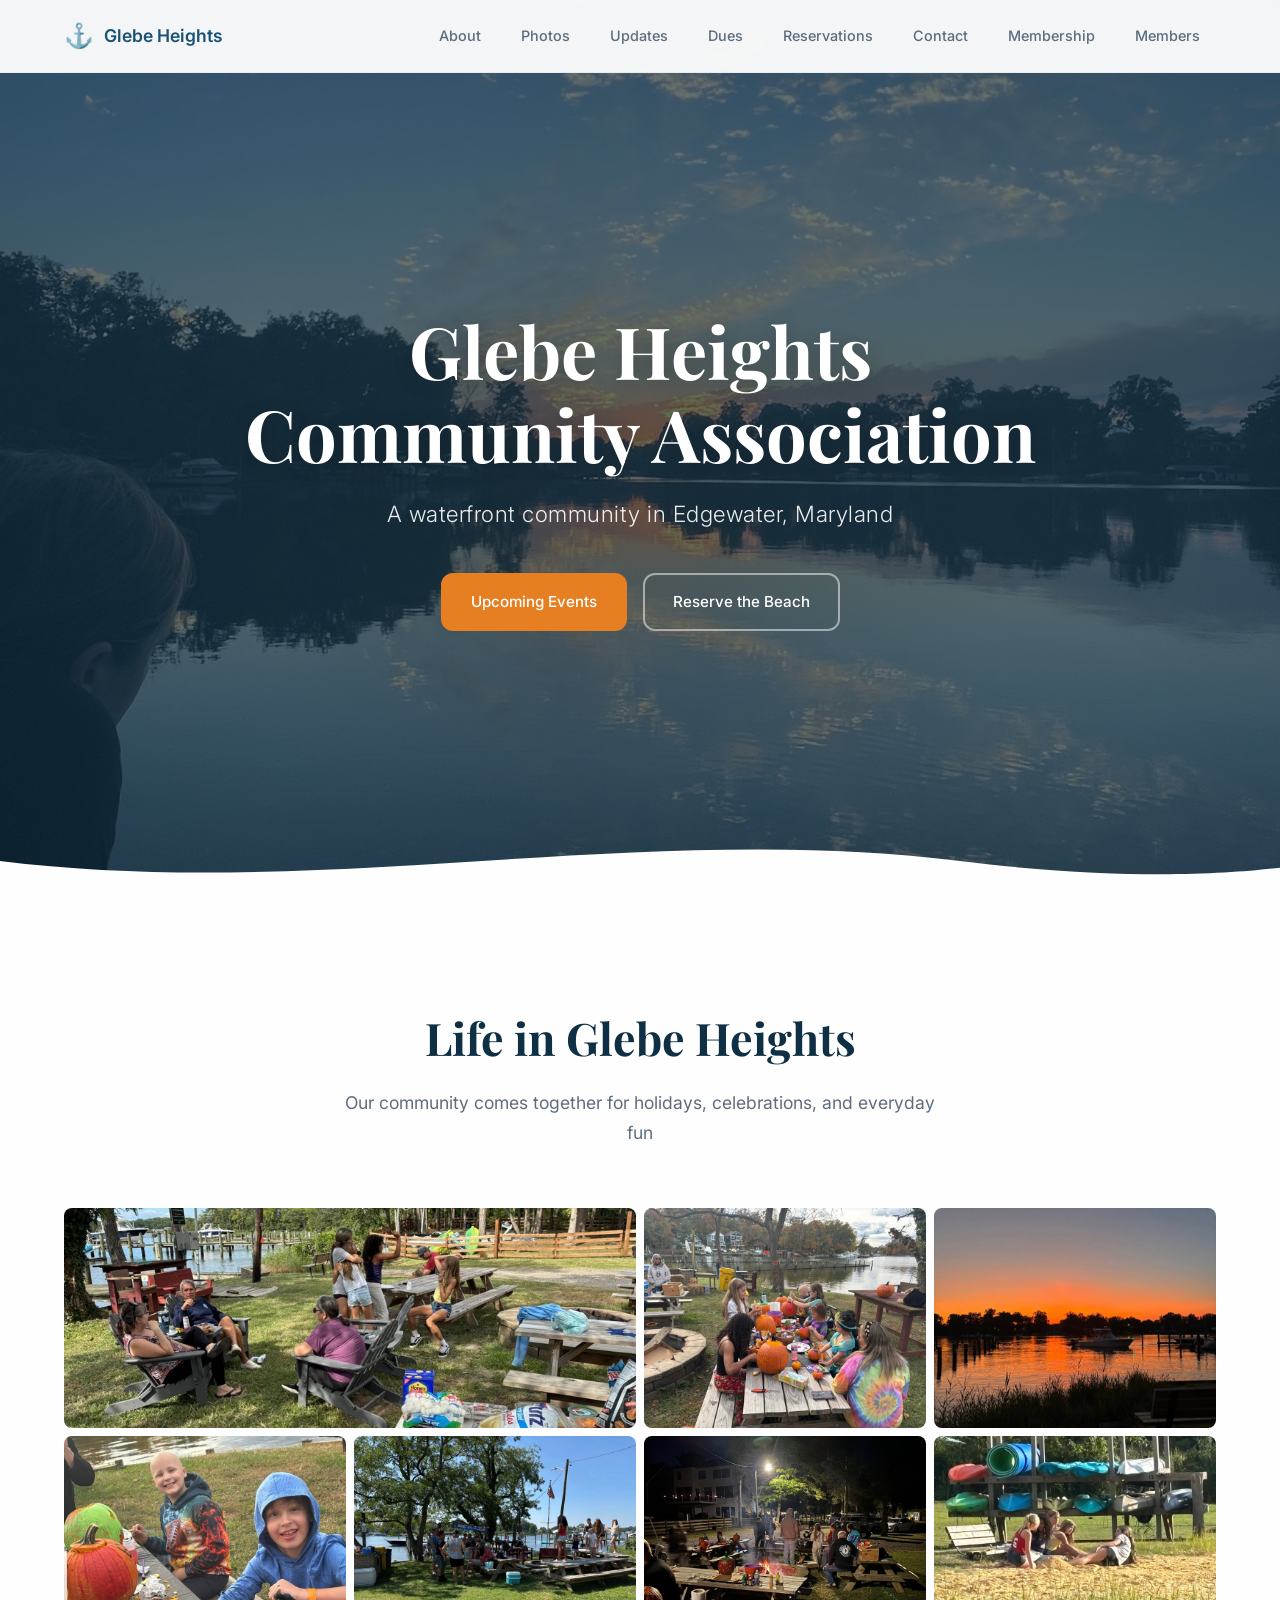
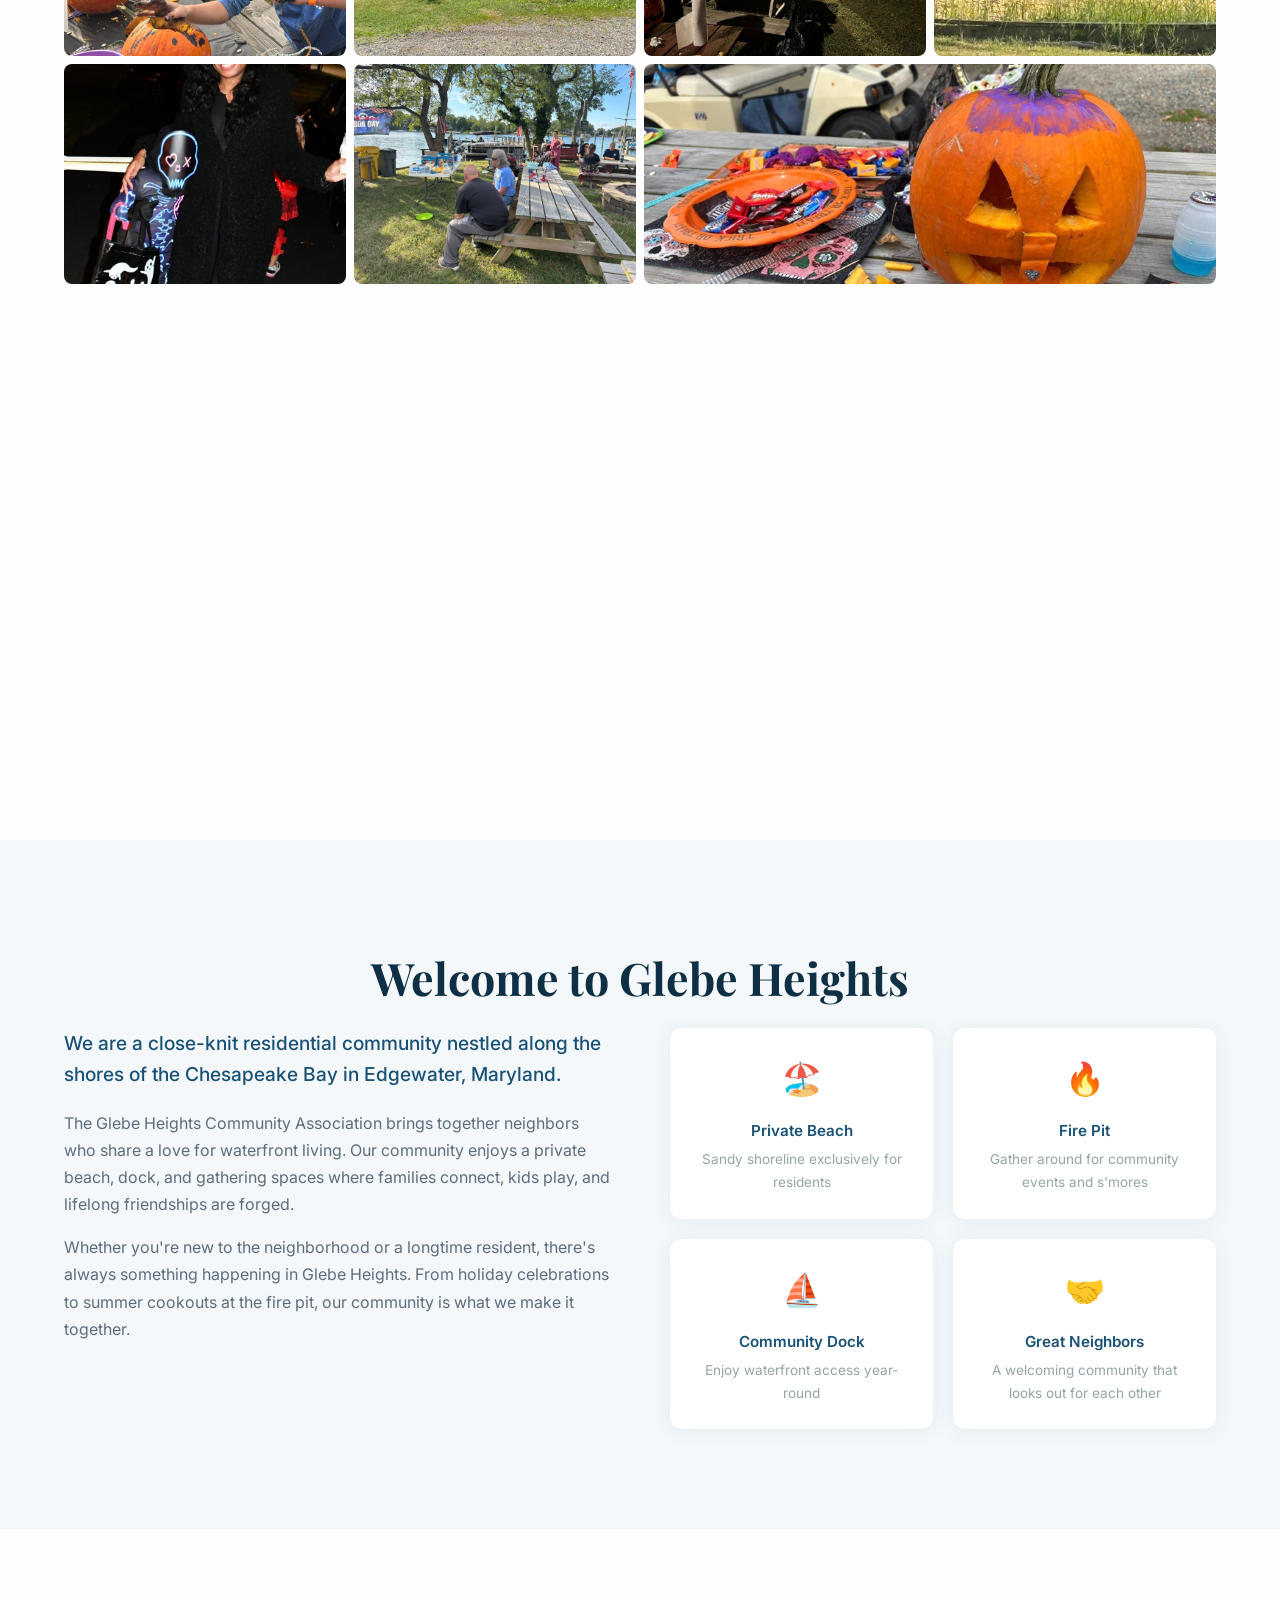
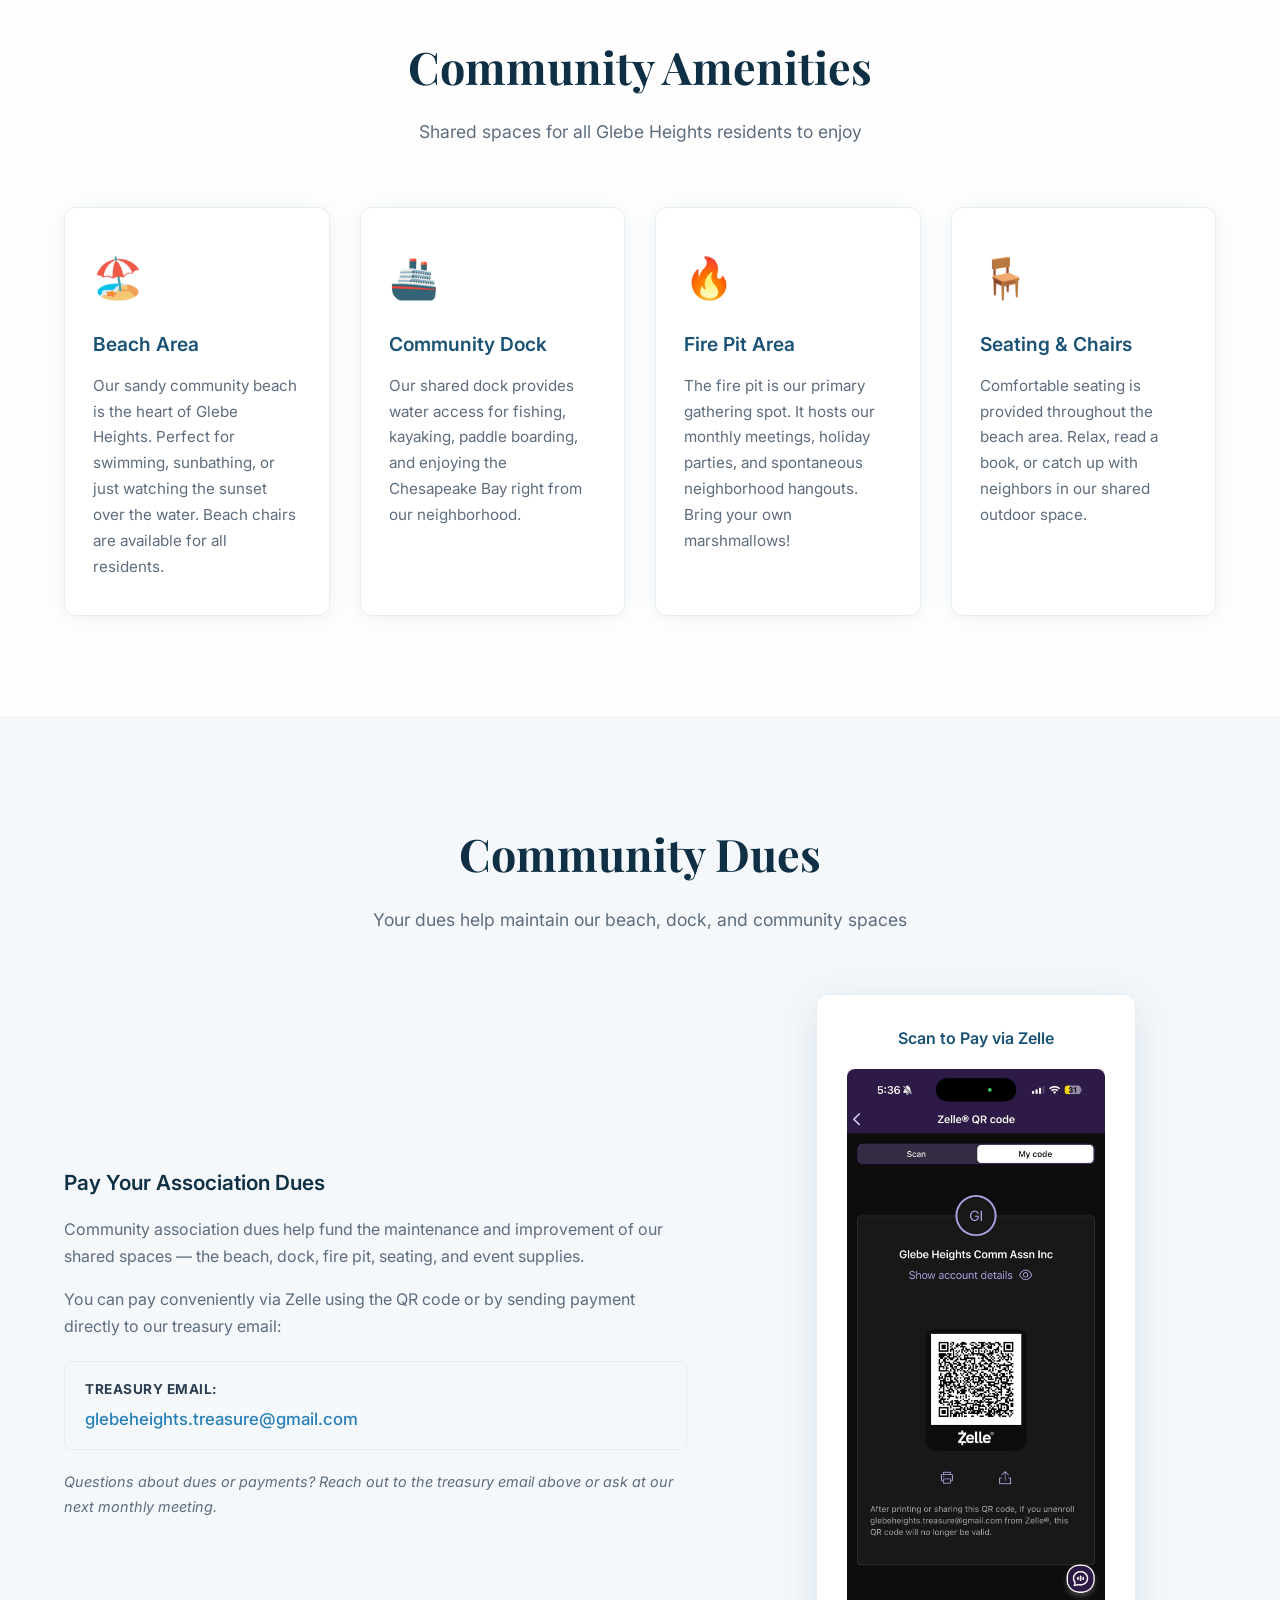
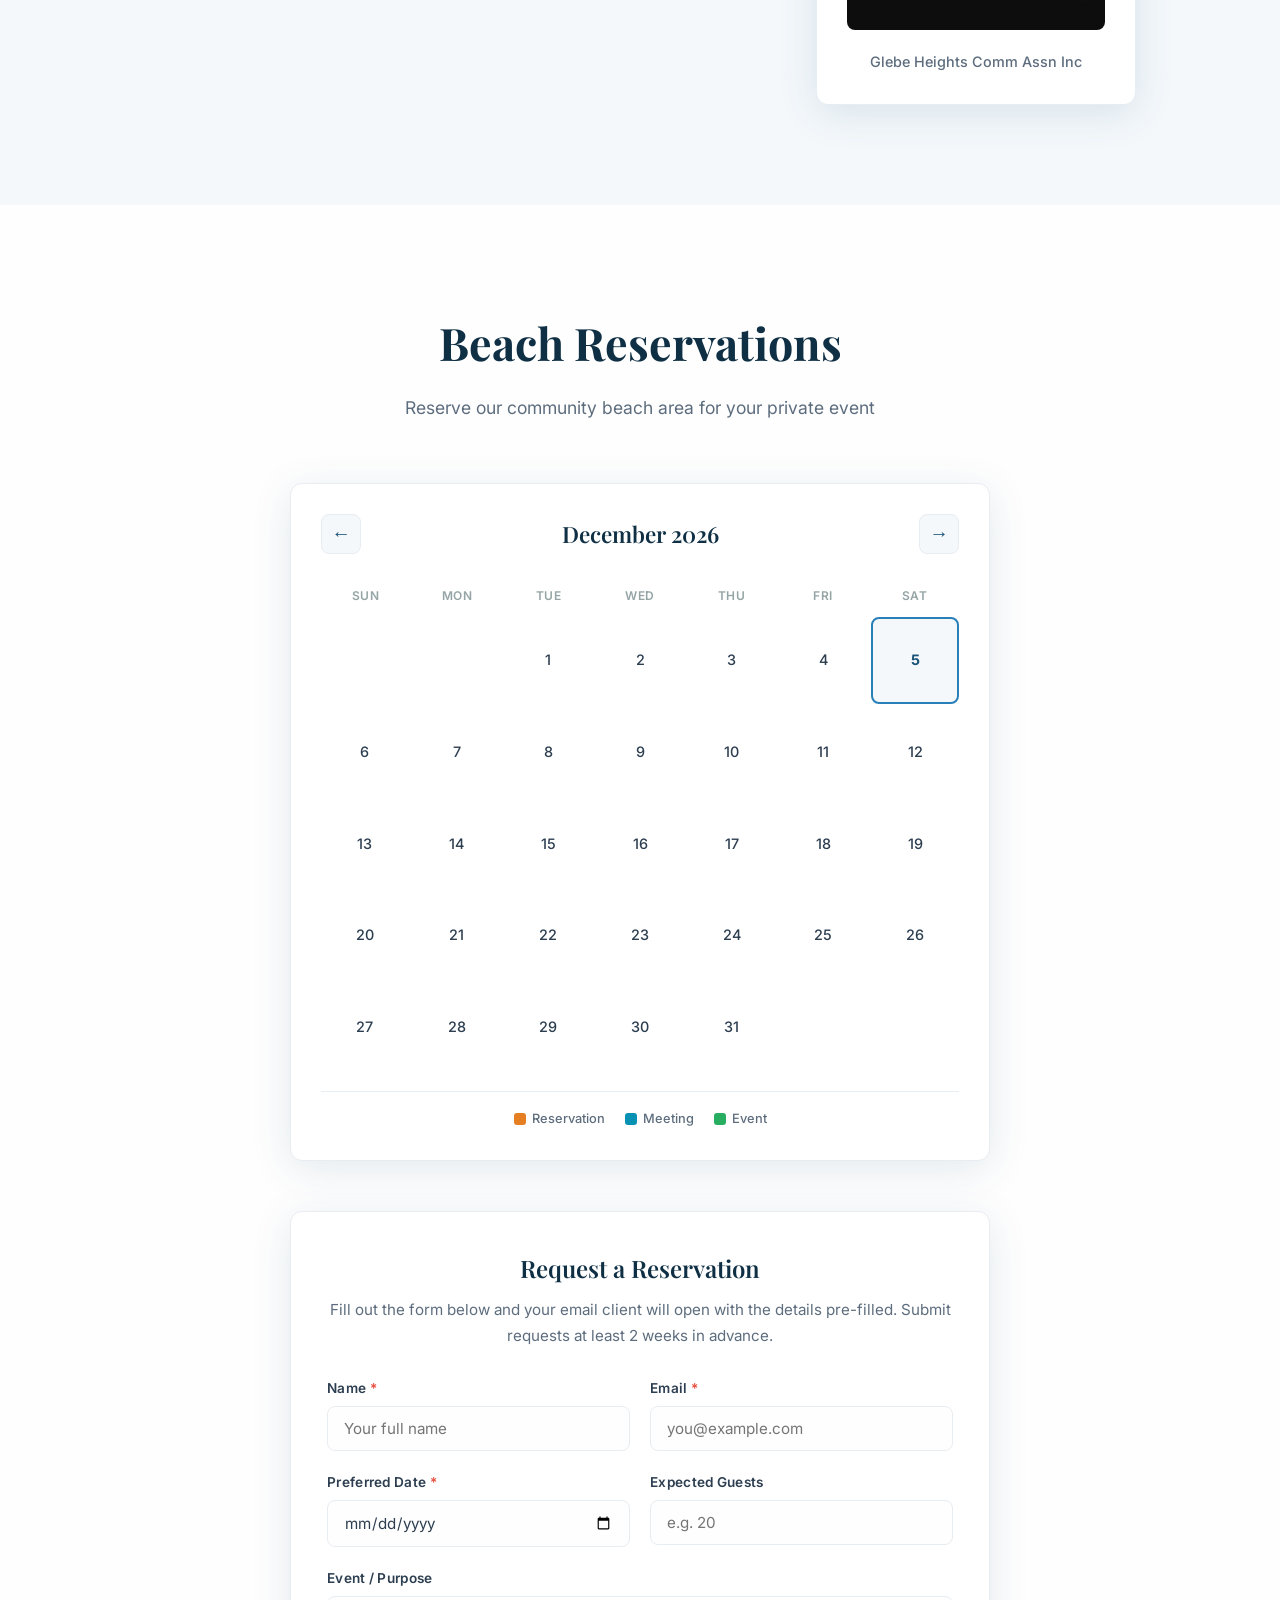
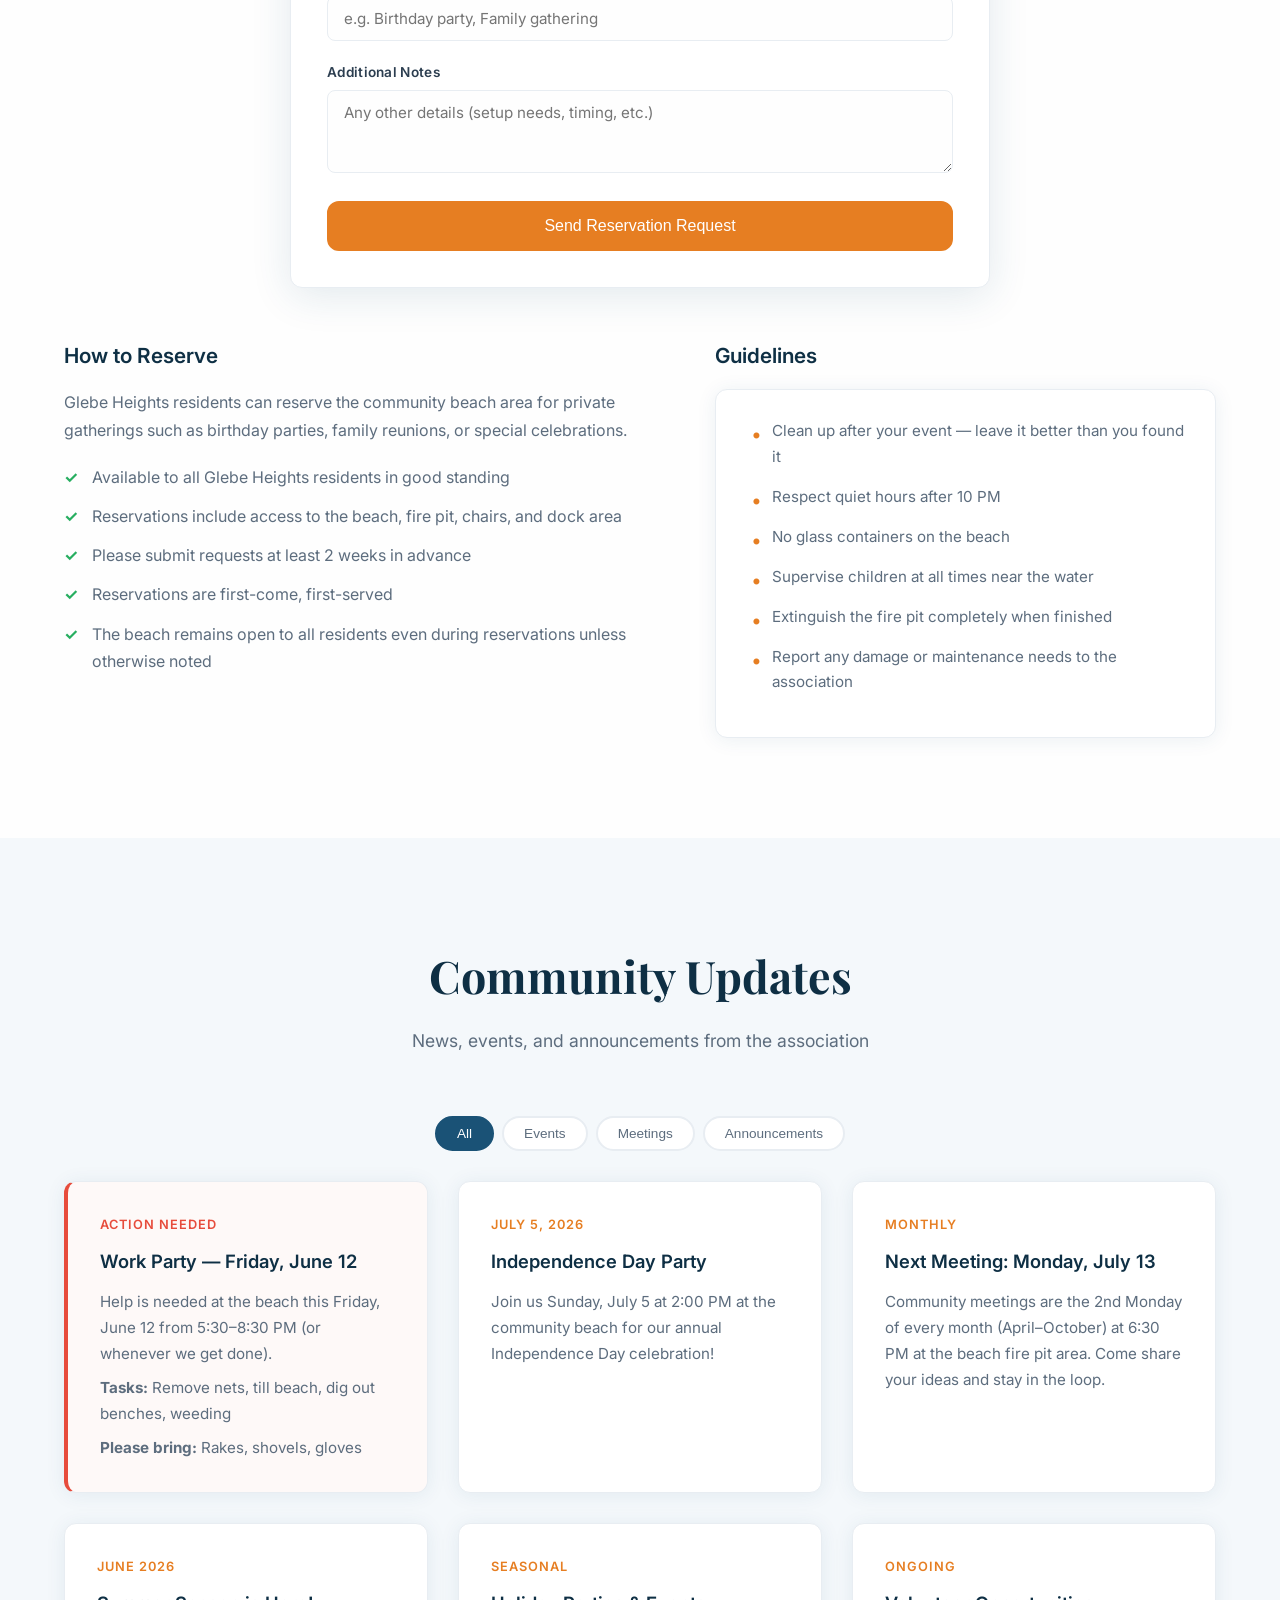
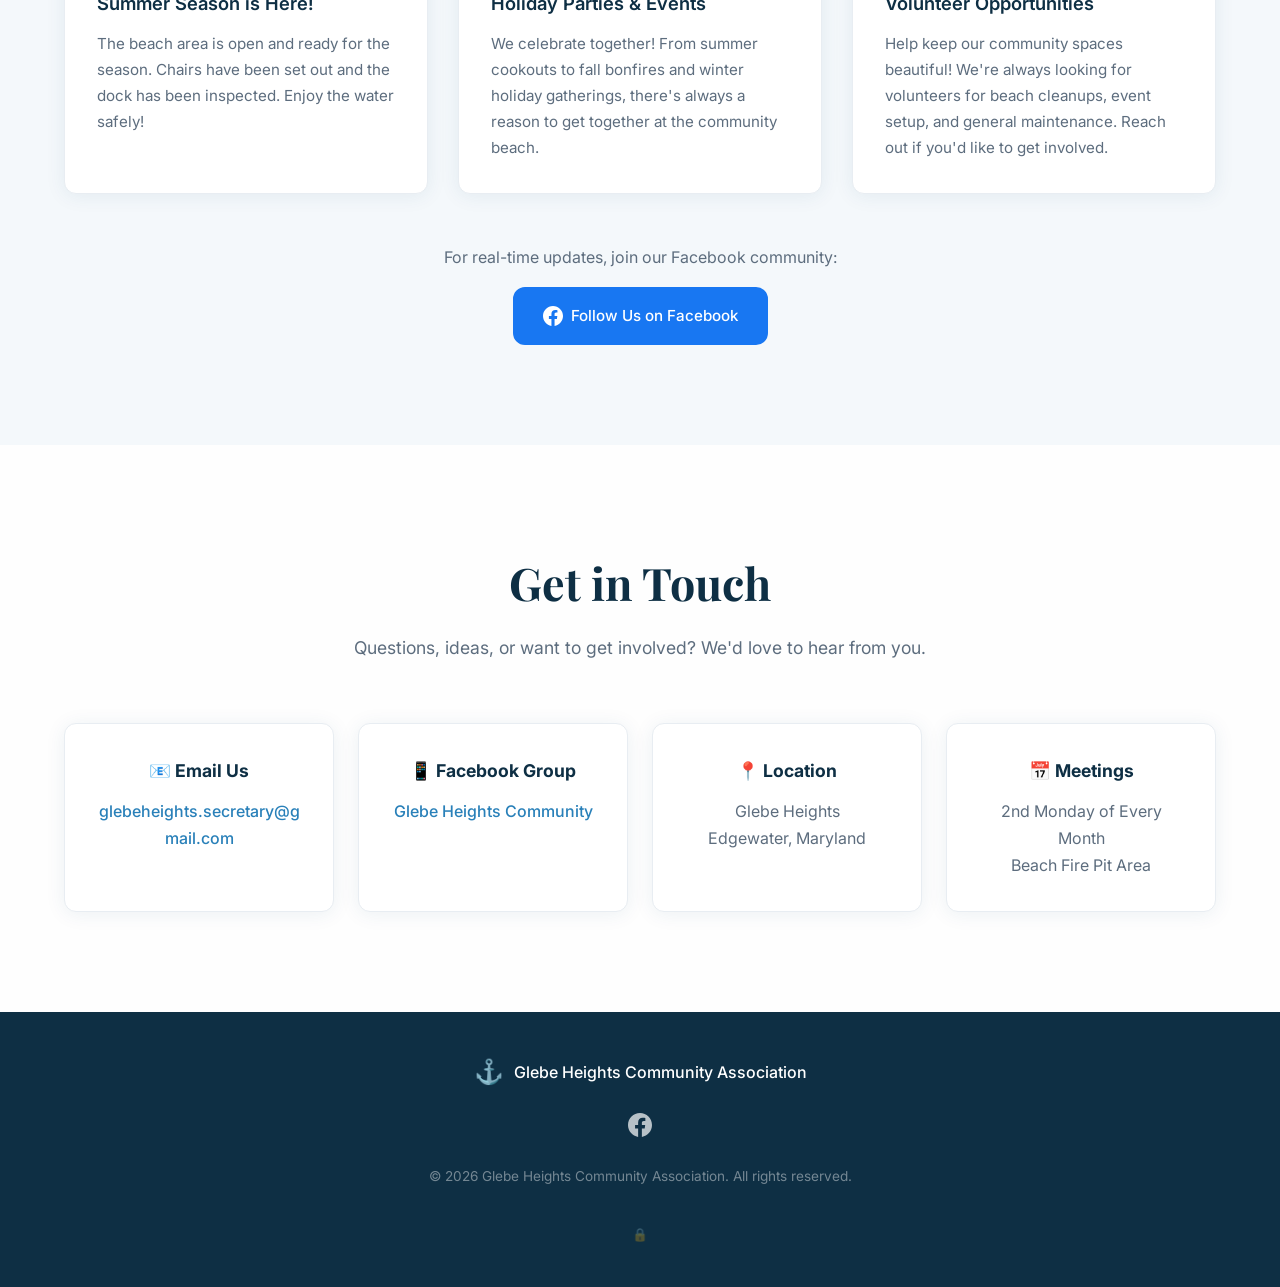
==== commit b610a2c7: "Add site-wide admin mode with inline editing across all pages Extend admin functionality beyond the " ====
--- a/index.html
+++ b/index.html
@@ -358,6 +358,7 @@
         </div>
     </footer>
 
+    <script src="admin.js"></script>
     <script src="script.js"></script>
 </body>
 </html>
--- a/styles.css
+++ b/styles.css
@@ -1289,3 +1289,487 @@
     .collage-grid-img:nth-child(10) { grid-column: span 2; }
     .collage-grid-img:nth-child(11) { grid-column: span 2; }
 }
+
+/* ============================================
+   ADMIN MODE STYLES
+   ============================================ */
+
+.admin-toolbar {
+    position: fixed;
+    top: 0;
+    left: 0;
+    right: 0;
+    z-index: 9990;
+    background: var(--primary-dark);
+    color: white;
+    box-shadow: 0 2px 12px rgba(0,0,0,0.3);
+}
+
+.admin-toolbar-inner {
+    max-width: 1200px;
+    margin: 0 auto;
+    padding: 10px 24px;
+    display: flex;
+    align-items: center;
+    gap: 16px;
+    flex-wrap: wrap;
+}
+
+.admin-toolbar-label {
+    font-weight: 600;
+    font-size: 0.9rem;
+    white-space: nowrap;
+}
+
+.admin-toolbar-email {
+    font-size: 0.8rem;
+    opacity: 0.7;
+    white-space: nowrap;
+}
+
+.admin-toolbar-actions {
+    display: flex;
+    gap: 8px;
+    margin-left: auto;
+}
+
+.admin-toolbar-btn {
+    padding: 6px 14px;
+    border: 1px solid rgba(255,255,255,0.3);
+    border-radius: 4px;
+    background: transparent;
+    color: white;
+    font-size: 0.8rem;
+    font-weight: 500;
+    cursor: pointer;
+    transition: var(--transition);
+    white-space: nowrap;
+}
+
+.admin-toolbar-btn:hover {
+    background: rgba(255,255,255,0.1);
+    border-color: rgba(255,255,255,0.6);
+}
+
+.admin-toolbar-save {
+    background: #27ae60;
+    border-color: #27ae60;
+}
+
+.admin-toolbar-save:hover {
+    background: #2ecc71;
+    border-color: #2ecc71;
+}
+
+.admin-toolbar-reset {
+    border-color: #e67e22;
+    color: #f39c12;
+}
+
+.admin-toolbar-reset:hover {
+    background: rgba(243, 156, 18, 0.15);
+}
+
+.admin-toolbar-logout {
+    border-color: #e74c3c;
+    color: #e74c3c;
+}
+
+.admin-toolbar-logout:hover {
+    background: rgba(231, 76, 60, 0.15);
+}
+
+body.admin-mode-active {
+    padding-top: 48px;
+}
+
+body.admin-mode-active .header {
+    top: 48px;
+}
+
+/* Admin editable areas */
+.admin-editable {
+    position: relative;
+    transition: outline 0.2s ease, box-shadow 0.2s ease;
+}
+
+body.admin-mode-active .admin-editable {
+    outline: 2px dashed transparent;
+    outline-offset: 4px;
+}
+
+body.admin-mode-active .admin-editable:hover {
+    outline-color: rgba(39, 174, 96, 0.4);
+}
+
+.admin-editable.admin-editing-active {
+    outline: 2px dashed #27ae60 !important;
+    outline-offset: 4px;
+    box-shadow: 0 0 0 4px rgba(39, 174, 96, 0.08);
+    background: rgba(39, 174, 96, 0.02);
+}
+
+.admin-inline-edit-btn {
+    position: absolute;
+    top: -8px;
+    right: -8px;
+    width: 28px;
+    height: 28px;
+    border-radius: 50%;
+    border: 2px solid #27ae60;
+    background: white;
+    color: #27ae60;
+    font-size: 0.75rem;
+    cursor: pointer;
+    display: none;
+    align-items: center;
+    justify-content: center;
+    z-index: 10;
+    box-shadow: 0 2px 8px rgba(0,0,0,0.15);
+    transition: var(--transition);
+    line-height: 1;
+    padding: 0;
+}
+
+.admin-inline-edit-btn:hover {
+    background: #27ae60;
+    color: white;
+    transform: scale(1.1);
+}
+
+body.admin-mode-active .admin-inline-edit-btn {
+    display: flex;
+}
+
+/* Admin footer access link */
+.admin-footer-access {
+    margin-top: 12px;
+}
+
+.admin-login-trigger {
+    color: rgba(255,255,255,0.3);
+    text-decoration: none;
+    font-size: 0.8rem;
+    transition: var(--transition);
+}
+
+.admin-login-trigger:hover {
+    color: rgba(255,255,255,0.7);
+}
+
+.admin-footer-indicator {
+    font-size: 0.75rem;
+    color: #27ae60;
+    font-weight: 500;
+}
+
+/* Admin modal */
+.admin-modal-overlay {
+    position: fixed;
+    inset: 0;
+    background: rgba(0,0,0,0.6);
+    z-index: 99999;
+    display: flex;
+    align-items: center;
+    justify-content: center;
+    opacity: 0;
+    transition: opacity 0.3s ease;
+    padding: 24px;
+}
+
+.admin-modal-overlay.visible {
+    opacity: 1;
+}
+
+.admin-modal {
+    background: white;
+    border-radius: var(--radius);
+    padding: 36px;
+    max-width: 400px;
+    width: 100%;
+    position: relative;
+    box-shadow: 0 20px 60px rgba(0,0,0,0.3);
+}
+
+.admin-modal-wide {
+    max-width: 520px;
+}
+
+.admin-modal-close {
+    position: absolute;
+    top: 12px;
+    right: 16px;
+    background: none;
+    border: none;
+    font-size: 1.5rem;
+    color: var(--text-muted);
+    cursor: pointer;
+    transition: var(--transition);
+}
+
+.admin-modal-close:hover {
+    color: var(--text);
+}
+
+.admin-modal h3 {
+    font-family: 'Playfair Display', serif;
+    font-size: 1.4rem;
+    color: var(--primary-dark);
+    margin-bottom: 8px;
+}
+
+.admin-modal p {
+    color: var(--text-light);
+    font-size: 0.9rem;
+    margin-bottom: 20px;
+}
+
+.admin-modal form {
+    display: flex;
+    flex-direction: column;
+    gap: 12px;
+}
+
+.admin-modal input[type="email"],
+.admin-modal input[type="text"],
+.admin-modal textarea,
+.admin-modal select {
+    padding: 12px 16px;
+    border: 1px solid var(--border);
+    border-radius: var(--radius-sm);
+    font-size: 0.95rem;
+    font-family: inherit;
+    color: var(--text);
+    outline: none;
+    transition: var(--transition);
+    width: 100%;
+}
+
+.admin-modal input:focus,
+.admin-modal textarea:focus,
+.admin-modal select:focus {
+    border-color: var(--primary-light);
+    box-shadow: 0 0 0 3px rgba(41, 128, 185, 0.1);
+}
+
+.admin-modal textarea {
+    resize: vertical;
+    min-height: 80px;
+}
+
+.admin-modal label {
+    font-size: 0.85rem;
+    font-weight: 600;
+    color: var(--text);
+}
+
+.admin-modal button[type="submit"] {
+    padding: 12px 24px;
+    background: var(--primary);
+    color: white;
+    border: none;
+    border-radius: var(--radius-sm);
+    font-size: 0.95rem;
+    font-weight: 500;
+    cursor: pointer;
+    transition: var(--transition);
+}
+
+.admin-modal button[type="submit"]:hover {
+    background: var(--primary-light);
+}
+
+.admin-modal-error {
+    color: #e74c3c !important;
+    font-size: 0.85rem !important;
+    display: none !important;
+    margin-top: 8px !important;
+    margin-bottom: 0 !important;
+}
+
+.admin-modal-error.visible {
+    display: block !important;
+}
+
+/* Admin notification toast */
+.admin-notification {
+    position: fixed;
+    bottom: 24px;
+    right: 24px;
+    padding: 14px 24px;
+    border-radius: var(--radius-sm);
+    font-size: 0.9rem;
+    font-weight: 500;
+    z-index: 99999;
+    opacity: 0;
+    transform: translateY(10px);
+    transition: opacity 0.3s ease, transform 0.3s ease;
+    box-shadow: 0 4px 20px rgba(0,0,0,0.2);
+}
+
+.admin-notification.visible {
+    opacity: 1;
+    transform: translateY(0);
+}
+
+.admin-notification-success {
+    background: #27ae60;
+    color: white;
+}
+
+.admin-notification-error {
+    background: #e74c3c;
+    color: white;
+}
+
+/* Admin update card controls */
+.admin-card-controls {
+    position: absolute;
+    top: 8px;
+    right: 8px;
+    display: flex;
+    gap: 4px;
+    opacity: 0;
+    transition: opacity 0.2s ease;
+}
+
+body.admin-mode-active .update-card:hover .admin-card-controls,
+body.admin-mode-active .update-card .admin-card-controls:focus-within {
+    opacity: 1;
+}
+
+.admin-card-edit-btn,
+.admin-card-remove-btn {
+    width: 28px;
+    height: 28px;
+    border-radius: 50%;
+    border: 1px solid var(--border);
+    background: white;
+    cursor: pointer;
+    display: flex;
+    align-items: center;
+    justify-content: center;
+    font-size: 0.8rem;
+    transition: var(--transition);
+    box-shadow: var(--shadow);
+}
+
+.admin-card-edit-btn:hover {
+    border-color: #27ae60;
+    color: #27ae60;
+}
+
+.admin-card-remove-btn {
+    color: #e74c3c;
+    font-size: 1.1rem;
+    font-weight: bold;
+}
+
+.admin-card-remove-btn:hover {
+    background: #e74c3c;
+    color: white;
+    border-color: #e74c3c;
+}
+
+.admin-updates-controls {
+    text-align: center;
+    margin-top: 20px;
+    margin-bottom: 30px;
+}
+
+.admin-add-card-btn {
+    display: inline-flex;
+    align-items: center;
+    gap: 6px;
+    padding: 10px 22px;
+    background: #27ae60;
+    color: white;
+    border: none;
+    border-radius: var(--radius-sm);
+    font-size: 0.9rem;
+    font-weight: 500;
+    cursor: pointer;
+    transition: var(--transition);
+}
+
+.admin-add-card-btn:hover {
+    background: #219a52;
+    transform: translateY(-1px);
+    box-shadow: 0 4px 12px rgba(39, 174, 96, 0.3);
+}
+
+/* Admin calendar day styles */
+body.admin-mode-active .cal-day:not(.cal-empty) {
+    cursor: pointer;
+}
+
+body.admin-mode-active .cal-day:not(.cal-empty):hover {
+    outline: 2px solid var(--primary-light);
+    outline-offset: -2px;
+}
+
+.cal-admin-reserved {
+    background: #8e44ad !important;
+    border-radius: var(--radius-sm);
+}
+
+.cal-admin-reserved .cal-day-num {
+    color: white;
+    font-weight: 700;
+}
+
+.cal-admin-name {
+    font-size: 0.55rem;
+    color: white;
+    text-align: center;
+    line-height: 1.2;
+    max-width: 100%;
+    overflow: hidden;
+    text-overflow: ellipsis;
+    white-space: nowrap;
+}
+
+/* Admin responsive */
+@media (max-width: 768px) {
+    .admin-toolbar-inner {
+        padding: 8px 16px;
+        gap: 8px;
+    }
+
+    .admin-toolbar-email {
+        display: none;
+    }
+
+    .admin-toolbar-actions {
+        margin-left: 0;
+        width: 100%;
+        justify-content: flex-end;
+    }
+
+    .admin-toolbar-btn {
+        padding: 5px 10px;
+        font-size: 0.75rem;
+    }
+
+    body.admin-mode-active {
+        padding-top: 88px;
+    }
+
+    body.admin-mode-active .header {
+        top: 88px;
+    }
+}
+
+@media (max-width: 480px) {
+    .admin-toolbar-actions {
+        flex-wrap: wrap;
+    }
+
+    body.admin-mode-active {
+        padding-top: 100px;
+    }
+
+    body.admin-mode-active .header {
+        top: 100px;
+    }
+}
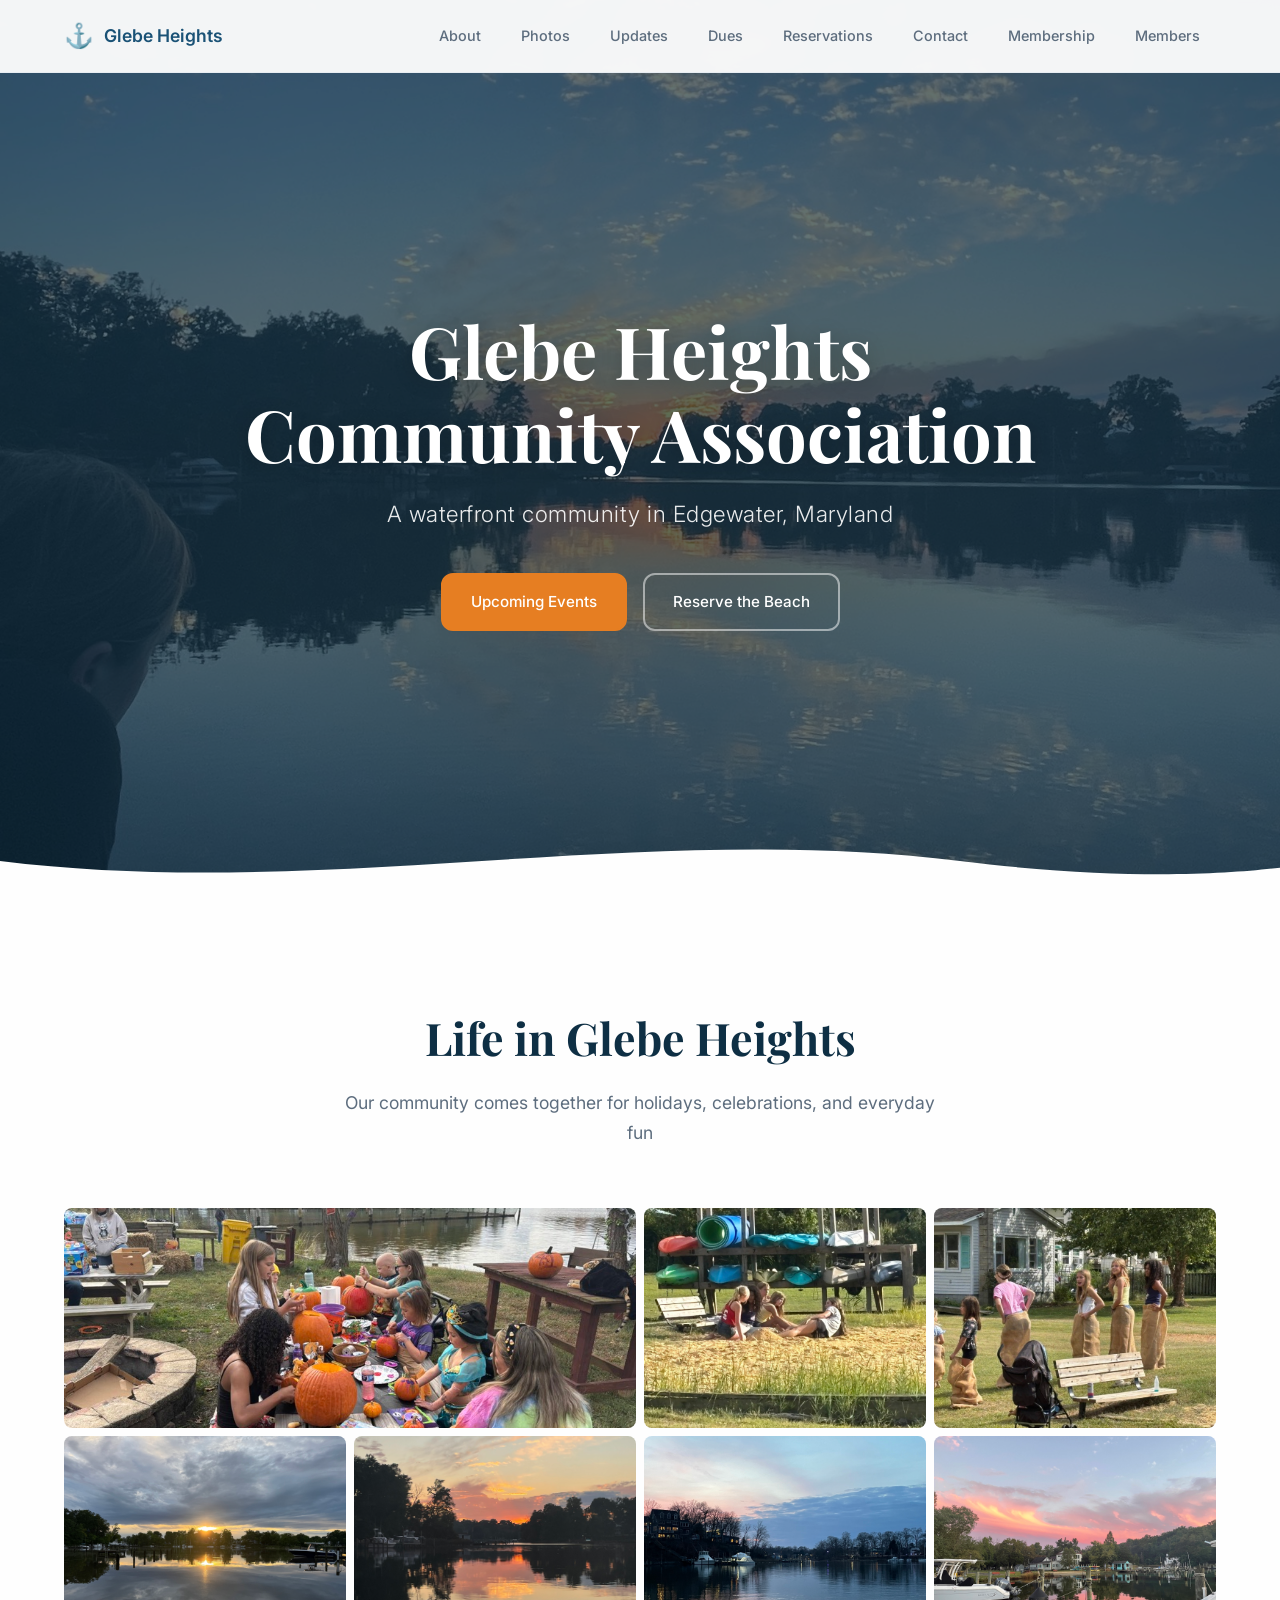
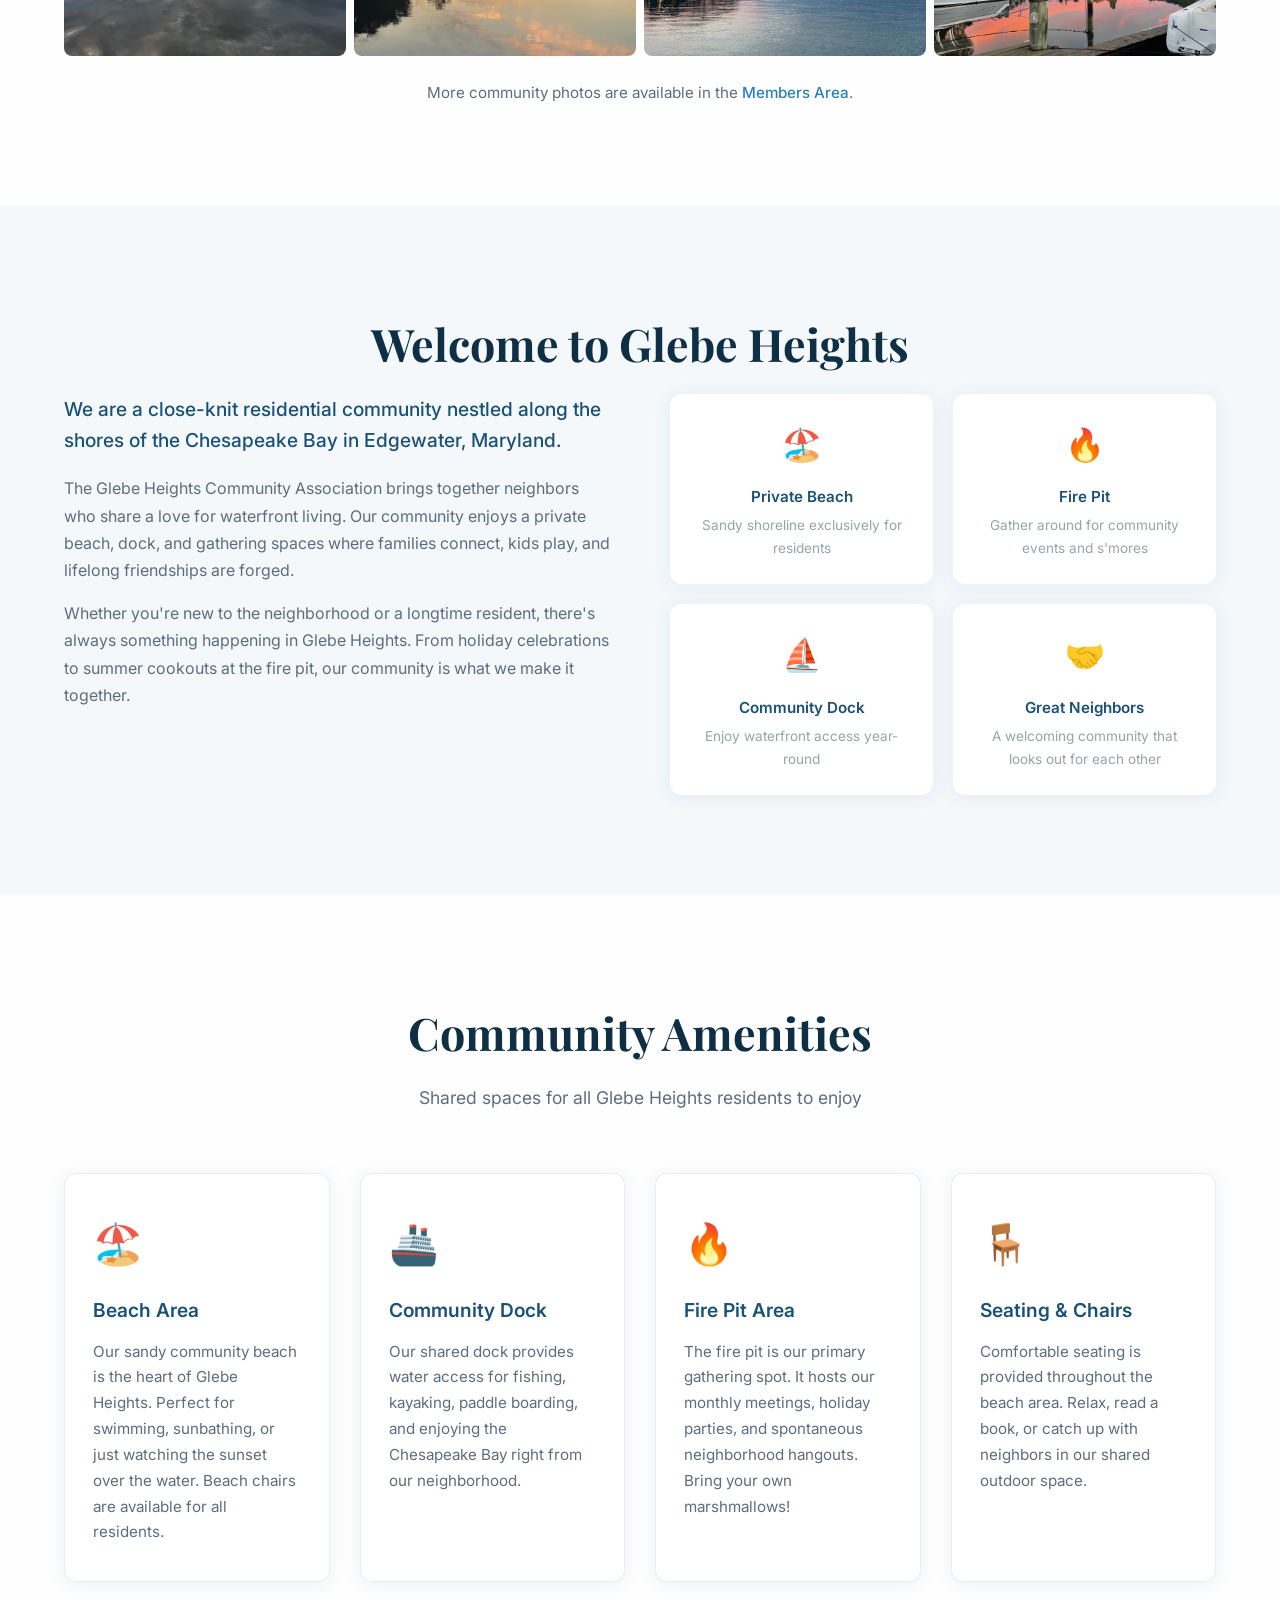
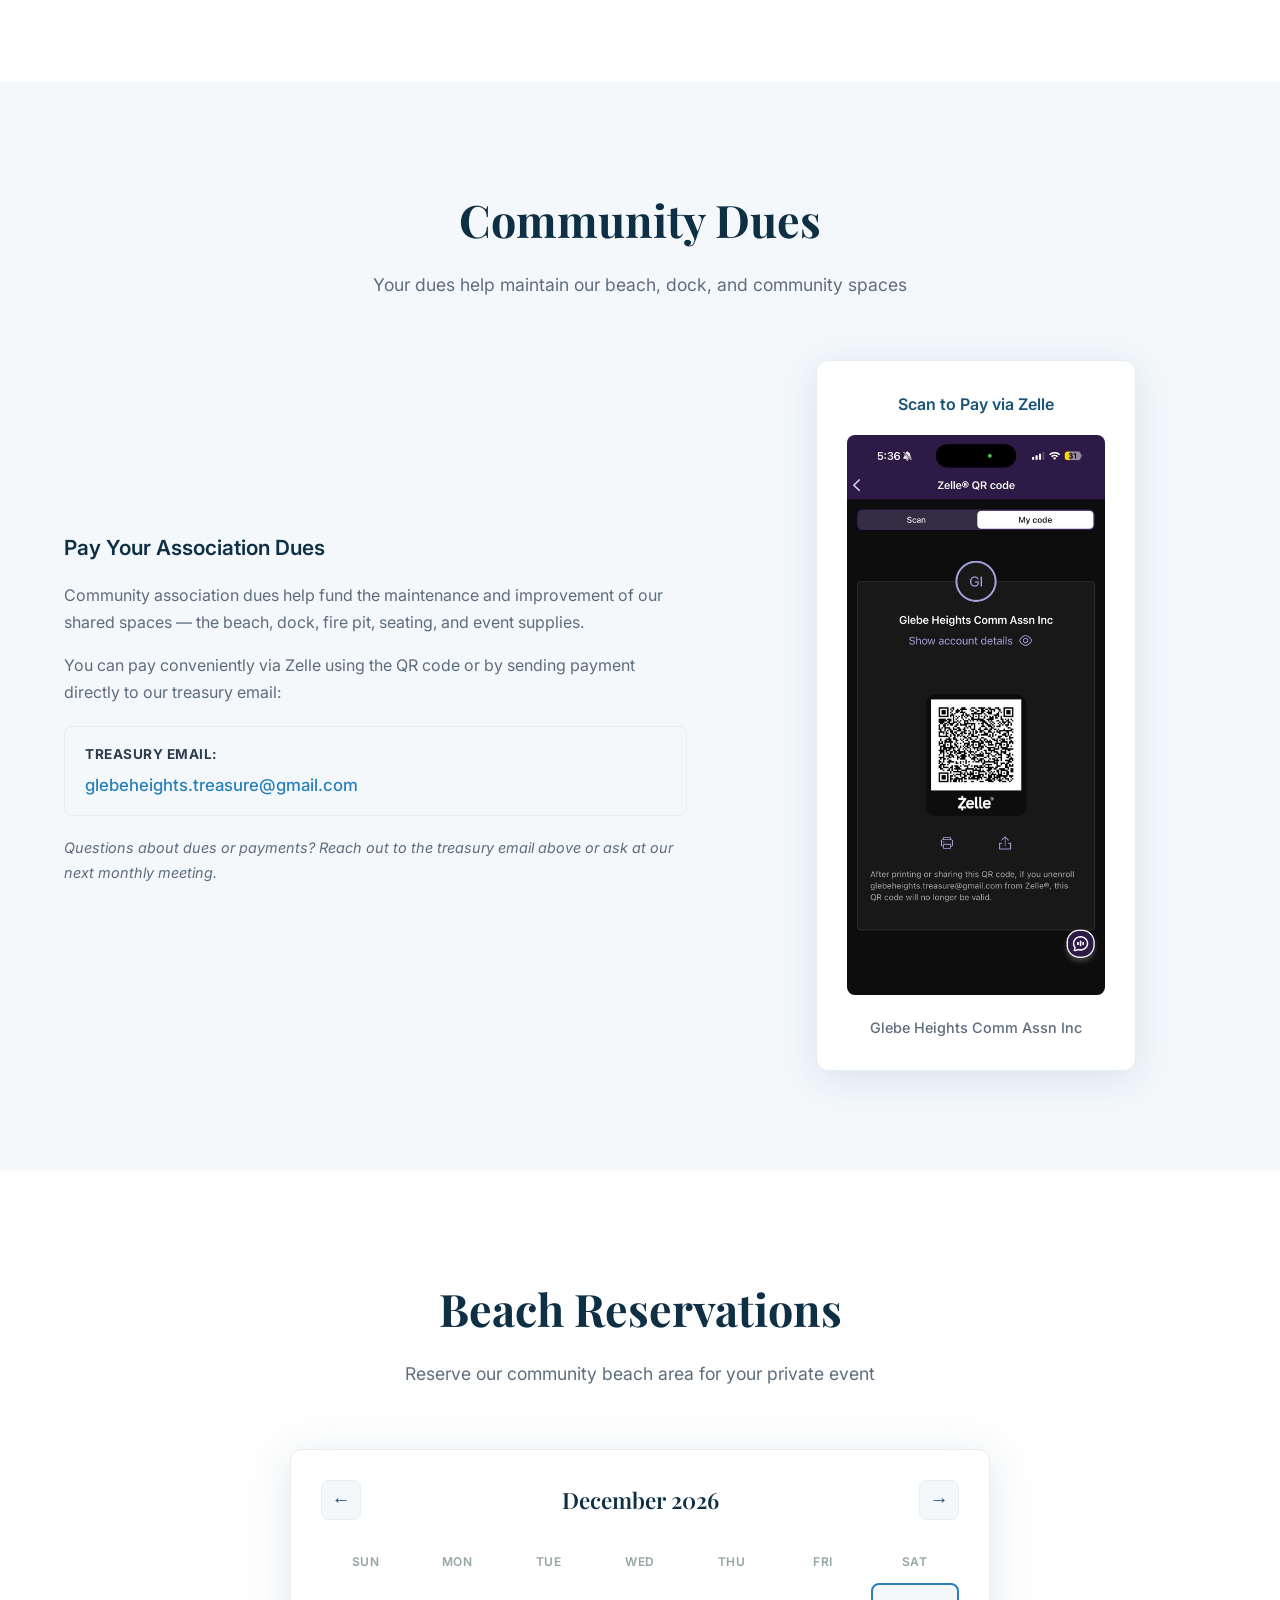
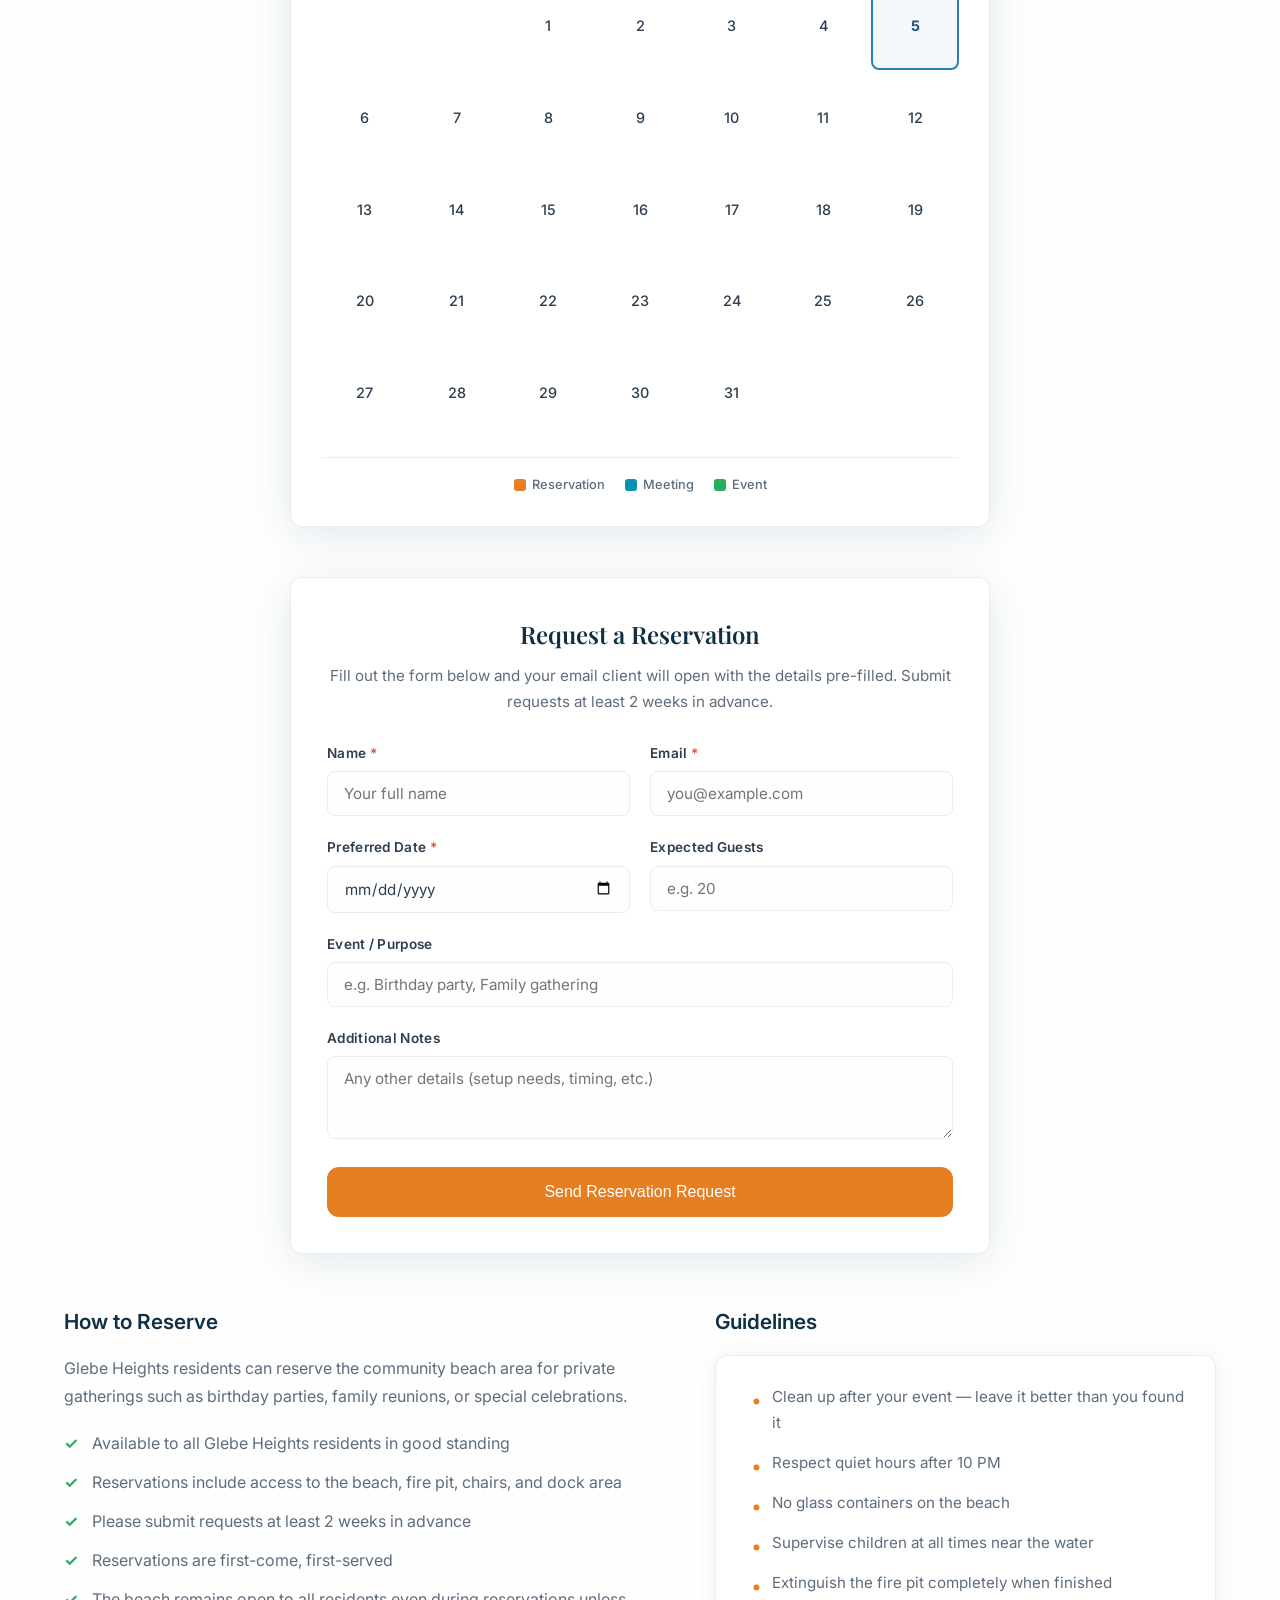
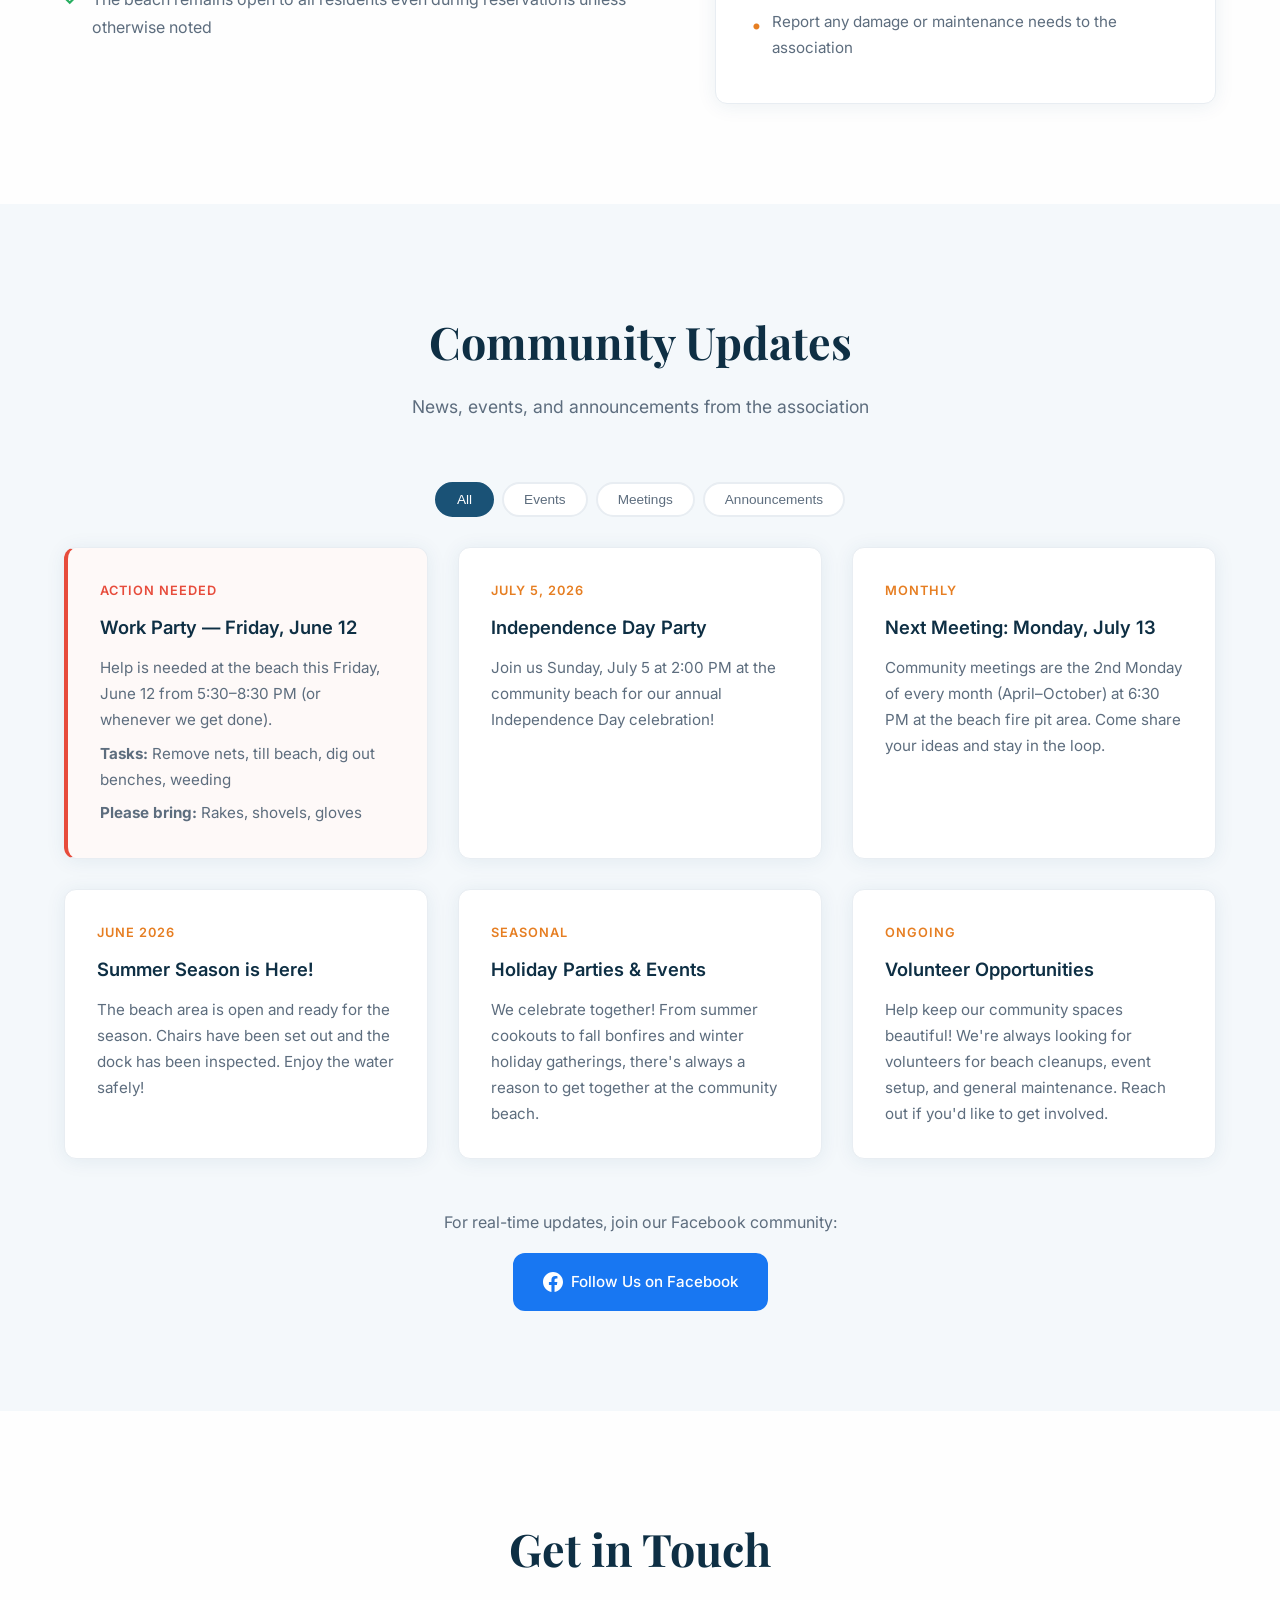
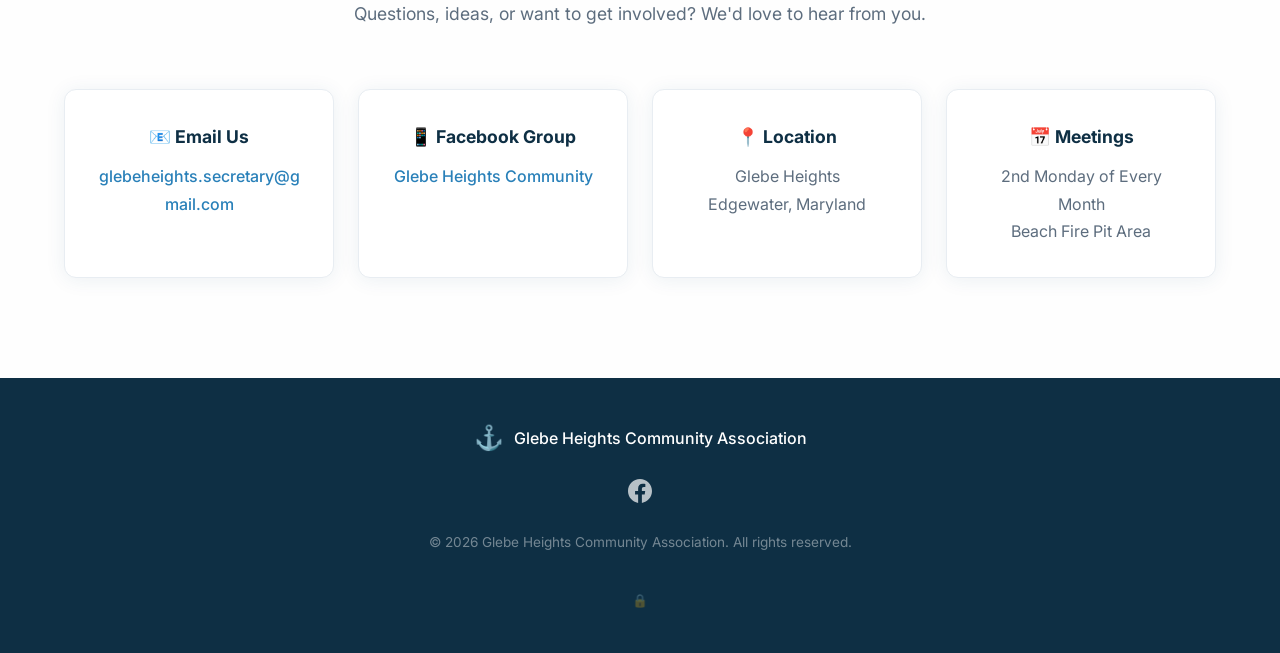
==== commit 5c7c73fb: "Add privacy controls and admin gallery management - Calendar now shows "Reserved" to public visitors" ====
--- a/index.html
+++ b/index.html
@@ -59,24 +59,16 @@
         <div class="container">
             <h2 class="section-title">Life in Glebe Heights</h2>
             <p class="section-subtitle">Our community comes together for holidays, celebrations, and everyday fun</p>
-            <div class="collage-grid">
-                <img src="images/gh23.jpg" alt="4th of July party at the community beach" class="collage-grid-img">
+            <div class="collage-grid" id="public-gallery">
                 <img src="images/gh14.jpg" alt="Sunset over the dock with boats" class="collage-grid-img">
-                <img src="images/gh25.jpg" alt="Labor Day gathering at the waterfront" class="collage-grid-img">
-                <img src="images/gh19.jpg" alt="Neighbors gathered around the fire pit" class="collage-grid-img">
-                <img src="images/gh24.jpg" alt="Pumpkin carving by the water" class="collage-grid-img">
-                <img src="images/gh15.jpg" alt="Kids in a sack race" class="collage-grid-img">
                 <img src="images/gh20.jpg" alt="Community bonfire night" class="collage-grid-img">
-                <img src="images/gh11.jpg" alt="4th of July celebration at the beach" class="collage-grid-img">
-                <img src="images/gh21.jpg" alt="Cookout at the community area" class="collage-grid-img">
-                <img src="images/gh16.jpg" alt="Kids relaxing by the kayaks" class="collage-grid-img">
                 <img src="images/gh22.jpg" alt="Jack-o-lantern at the Halloween party" class="collage-grid-img">
-                <img src="images/gh18.jpg" alt="Kids in Halloween costumes" class="collage-grid-img">
-                <img src="images/gh26.jpg" alt="Girls watching the fire" class="collage-grid-img">
-                <img src="images/gh17.jpg" alt="Kids carving pumpkins" class="collage-grid-img">
-                <img src="images/gh10.jpg" alt="Kids fishing off the community dock" class="collage-grid-img">
-                <img src="images/gh12.jpg" alt="Kids with lanterns at sunset" class="collage-grid-img">
-            </div>
+                <img src="images/sunset1.jpg" alt="Waterfront sunset" class="collage-grid-img">
+                <img src="images/sunset2.jpg" alt="Evening at the dock" class="collage-grid-img">
+                <img src="images/sunset3.jpg" alt="Sunset over the bay" class="collage-grid-img">
+                <img src="images/sunset5.jpg" alt="Golden hour at the beach" class="collage-grid-img">
+            </div>
+            <p class="gallery-members-note">More community photos are available in the <a href="members.html">Members Area</a>.</p>
         </div>
     </section>
 
--- a/styles.css
+++ b/styles.css
@@ -1773,3 +1773,19 @@
         top: 100px;
     }
 }
+
+/* Gallery members-only note */
+.gallery-members-note {
+    text-align: center;
+    margin-top: 24px;
+    font-size: 0.95rem;
+    color: var(--text-light);
+}
+.gallery-members-note a {
+    color: var(--primary-light);
+    text-decoration: none;
+    font-weight: 500;
+}
+.gallery-members-note a:hover {
+    color: var(--accent);
+}
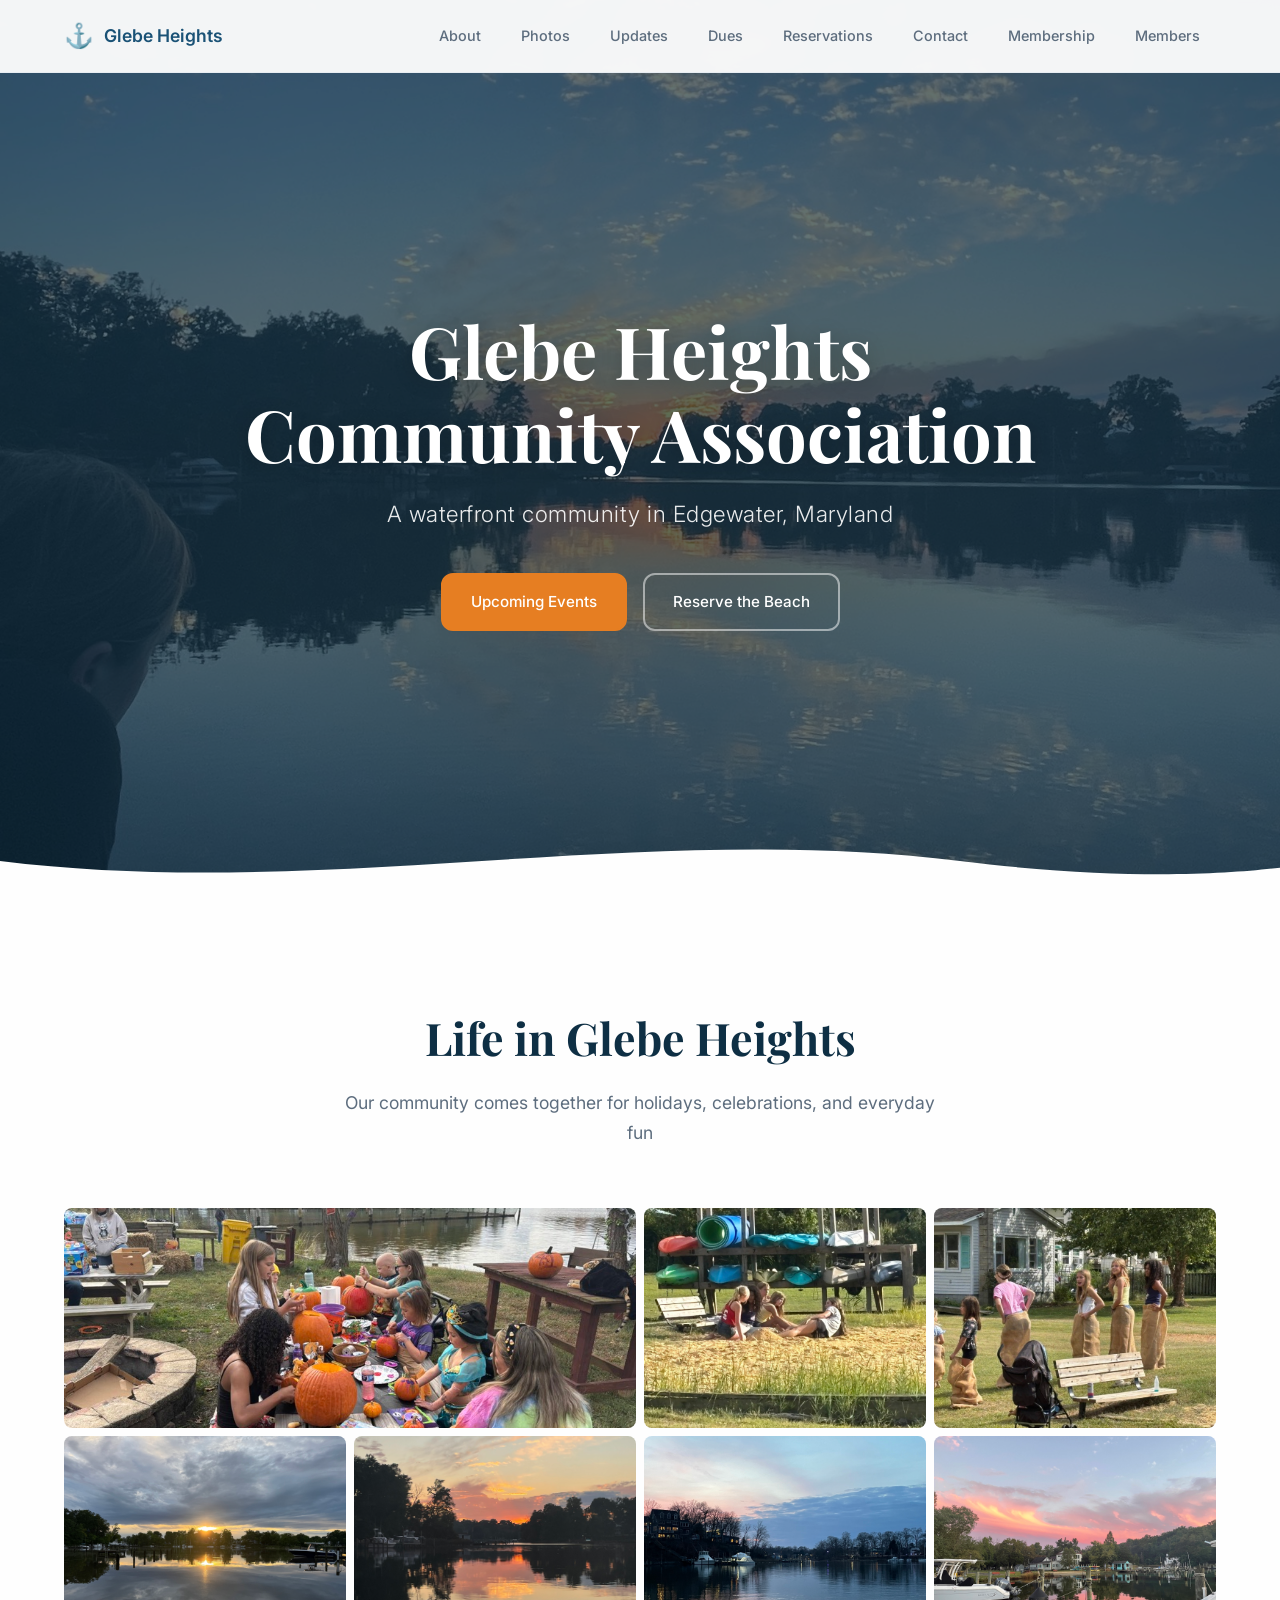
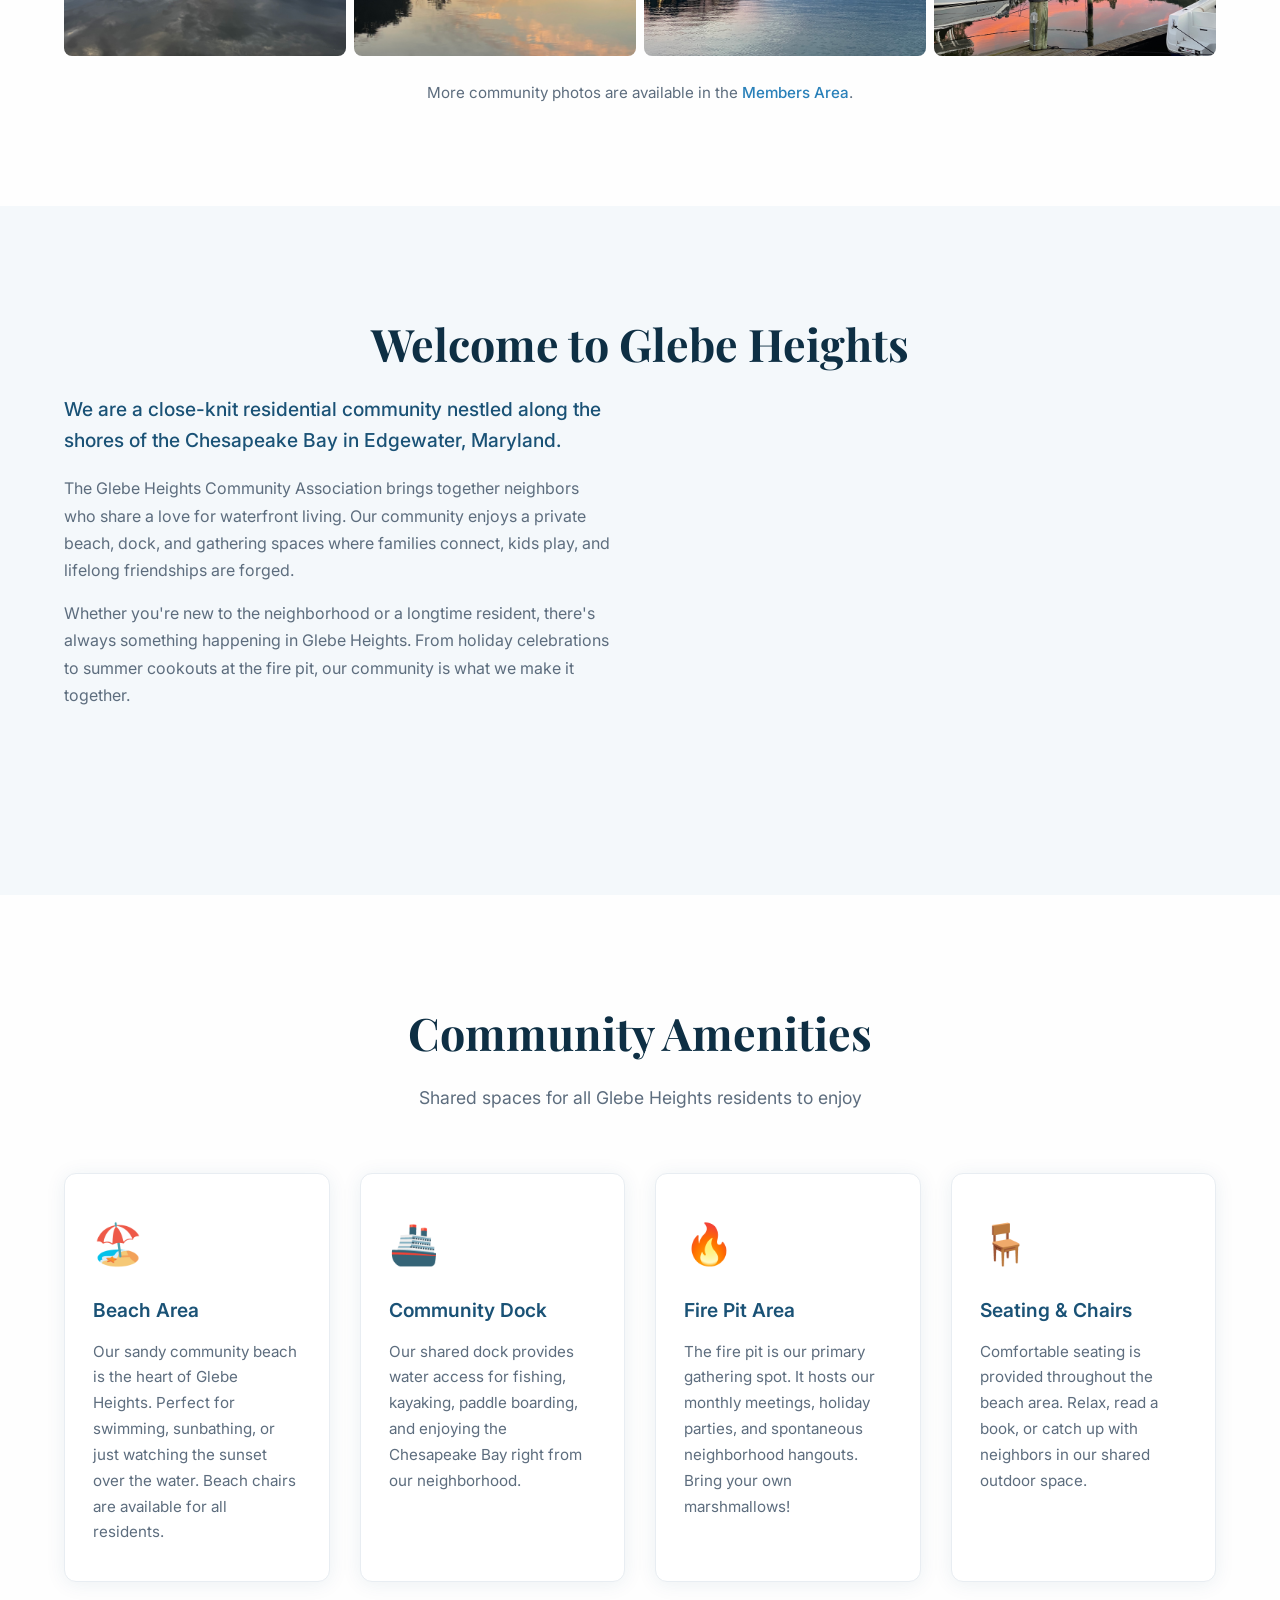
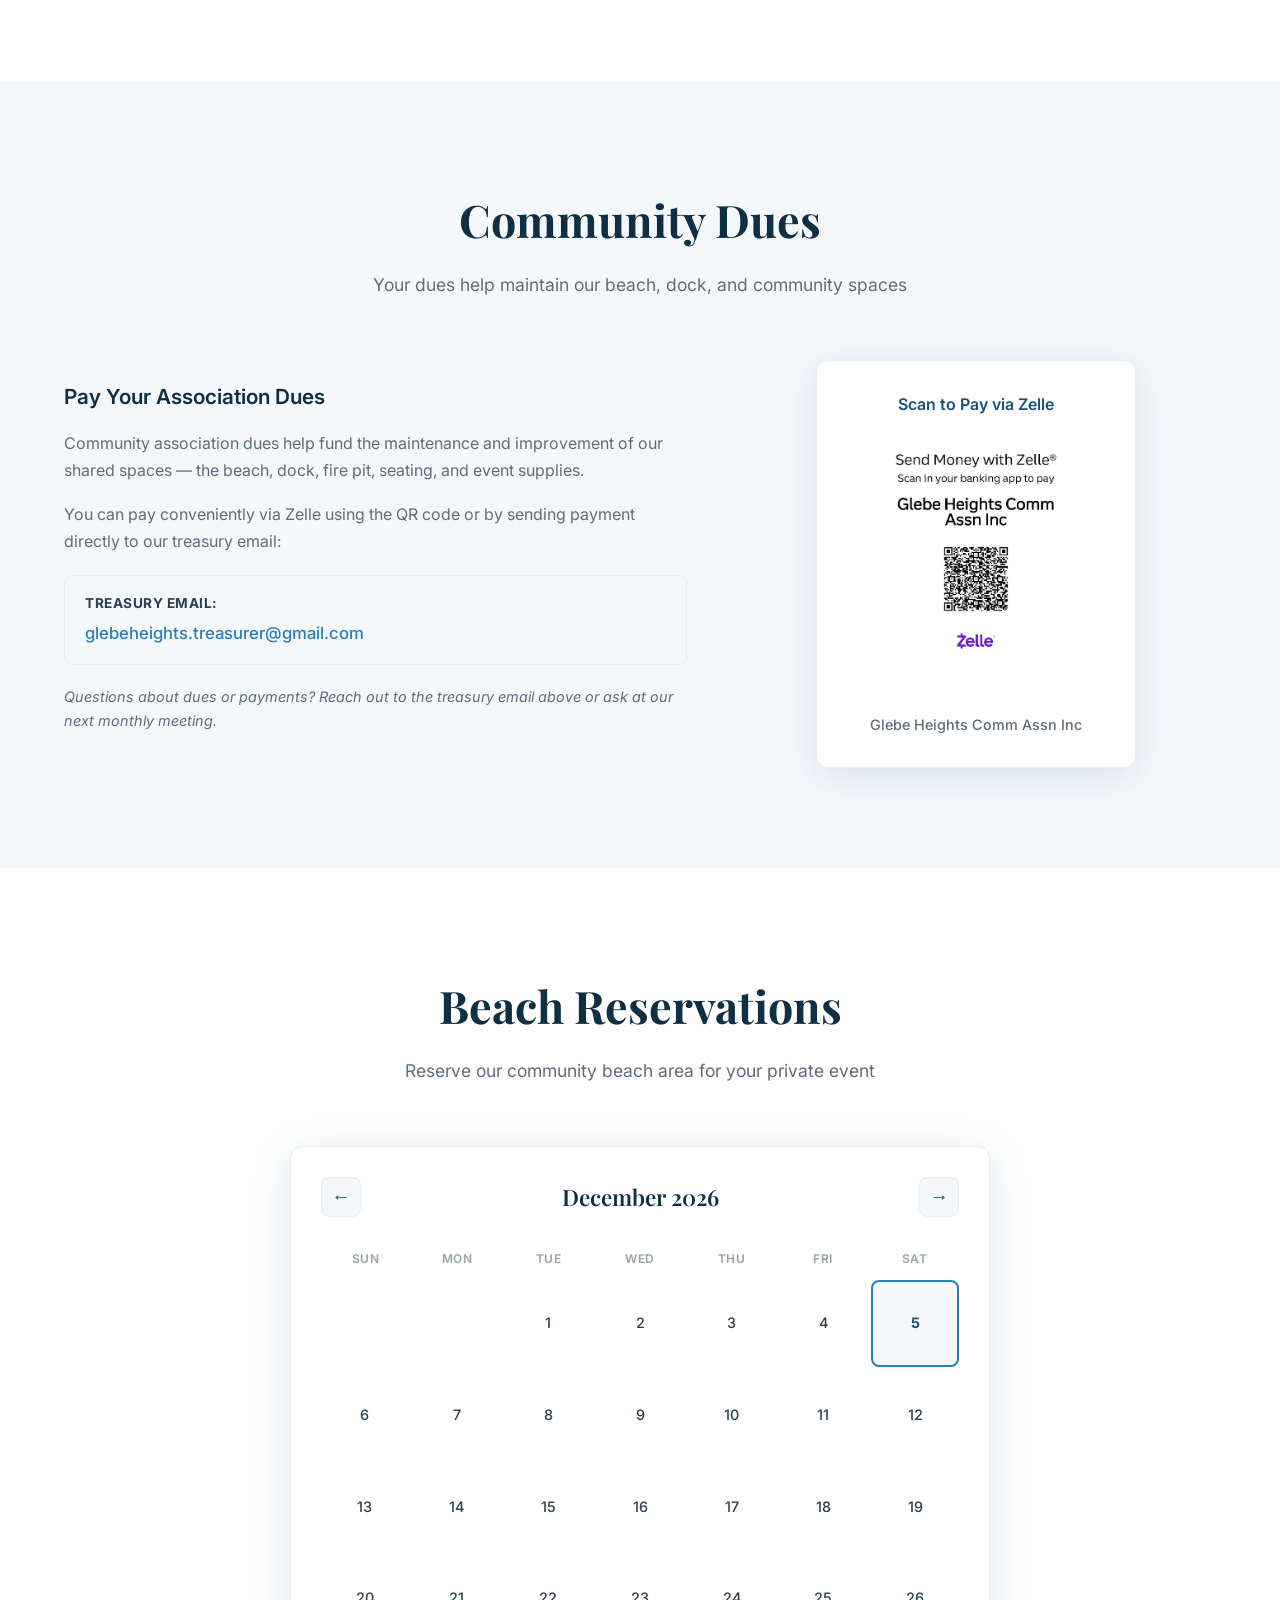
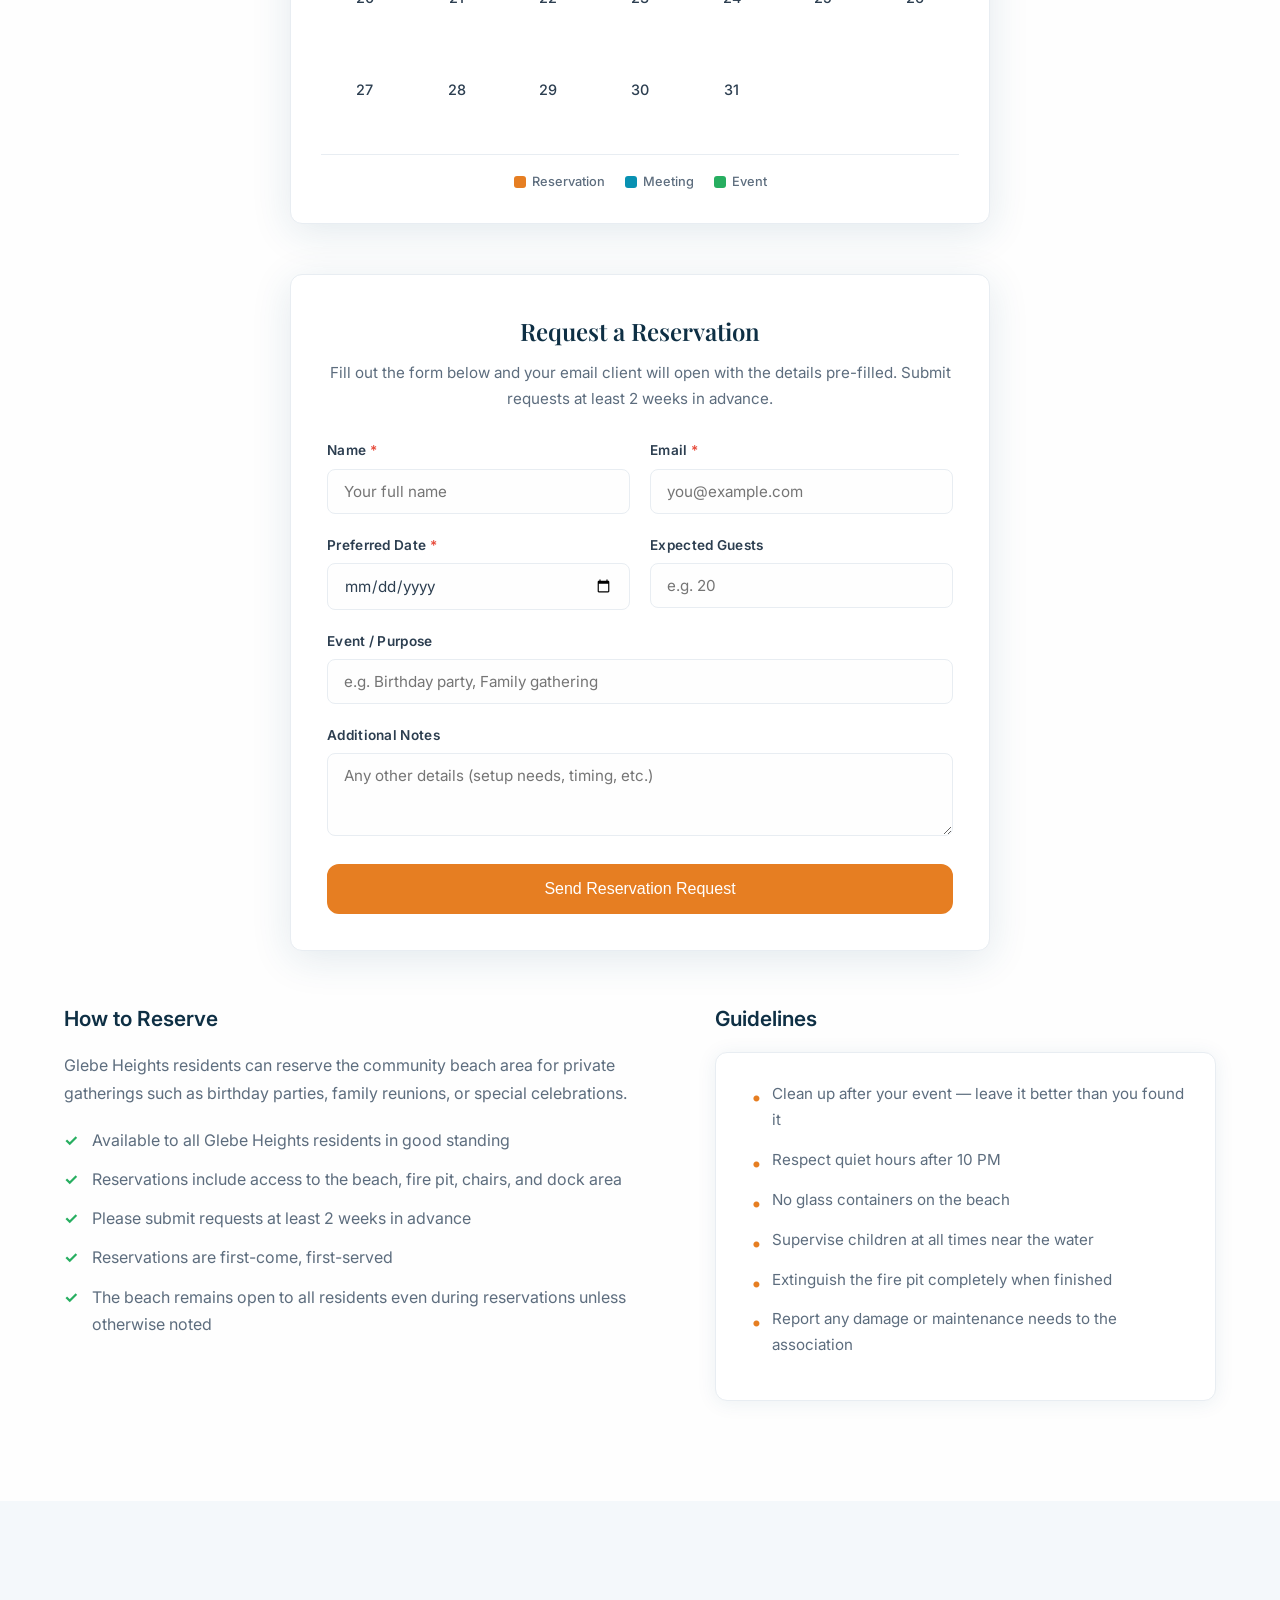
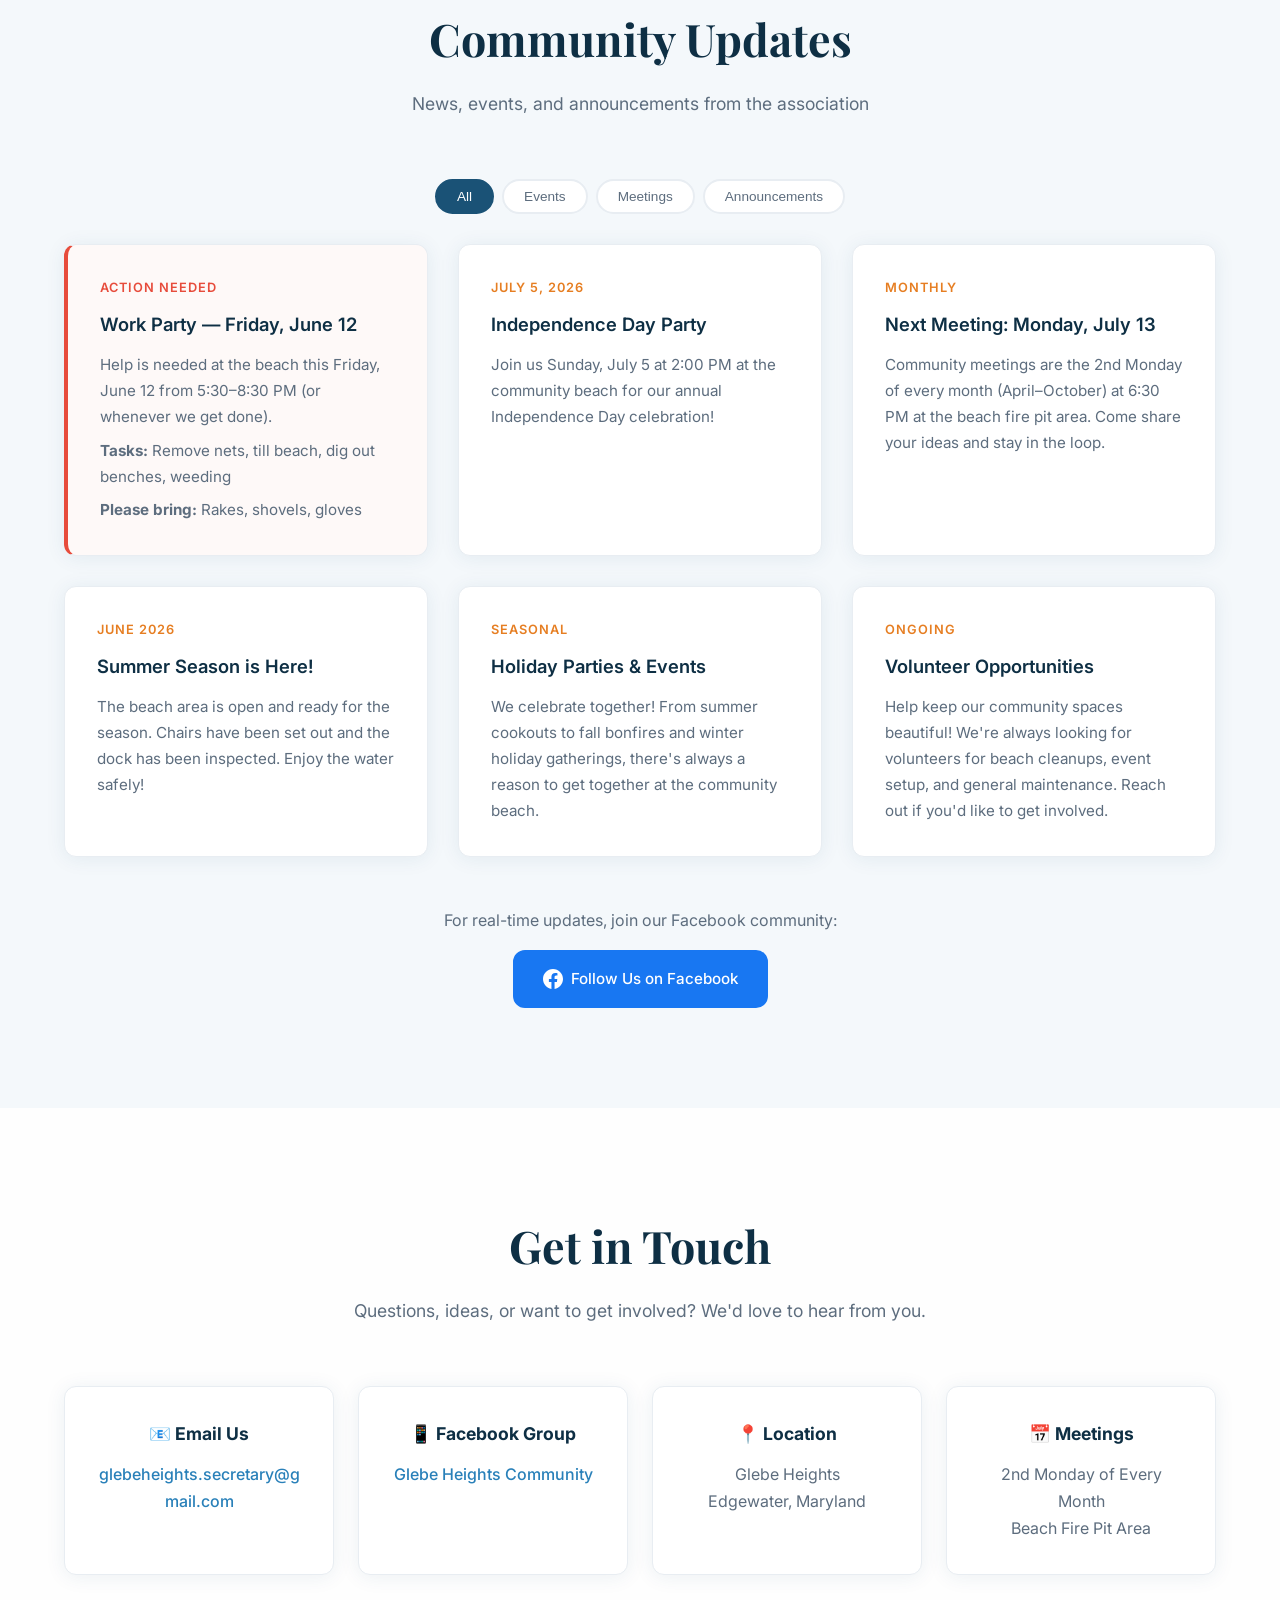
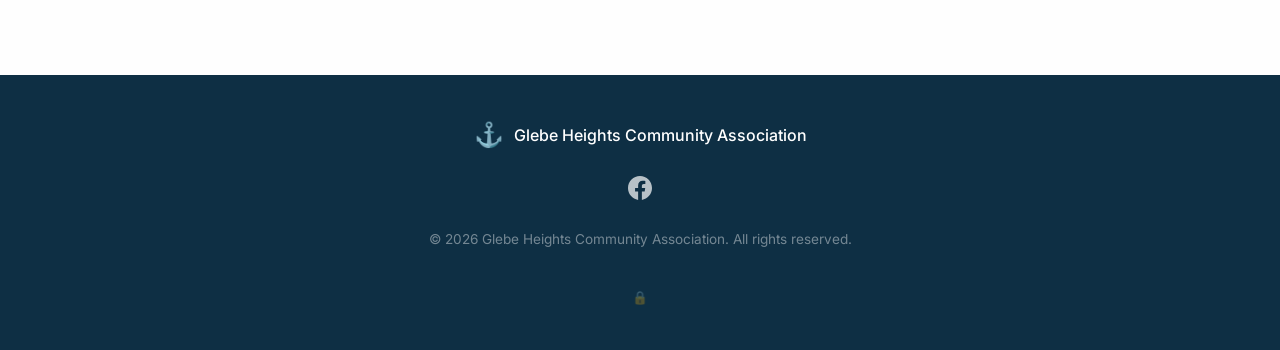
==== commit e035fdd0: "Update index.html" ====
--- a/index.html
+++ b/index.html
@@ -147,14 +147,14 @@
                     <p>You can pay conveniently via Zelle using the QR code or by sending payment directly to our treasury email:</p>
                     <div class="dues-email">
                         <strong>Treasury Email:</strong>
-                        <a href="mailto:glebeheights.treasure@gmail.com">glebeheights.treasure@gmail.com</a>
+                        <a href="mailto:glebeheights.treasurer@gmail.com">glebeheights.treasurer@gmail.com</a>
                     </div>
                     <p class="dues-note">Questions about dues or payments? Reach out to the treasury email above or ask at our next monthly meeting.</p>
                 </div>
                 <div class="dues-qr">
                     <div class="qr-card">
                         <p class="qr-label">Scan to Pay via Zelle</p>
-                        <img src="images/zelle.jpg" alt="Zelle QR code for Glebe Heights Comm Assn Inc" class="qr-image">
+                        <img src="images/IMG_0978.JPG" alt="Zelle QR code for Glebe Heights Comm Assn Inc" class="qr-image">
                         <p class="qr-name">Glebe Heights Comm Assn Inc</p>
                     </div>
                 </div>
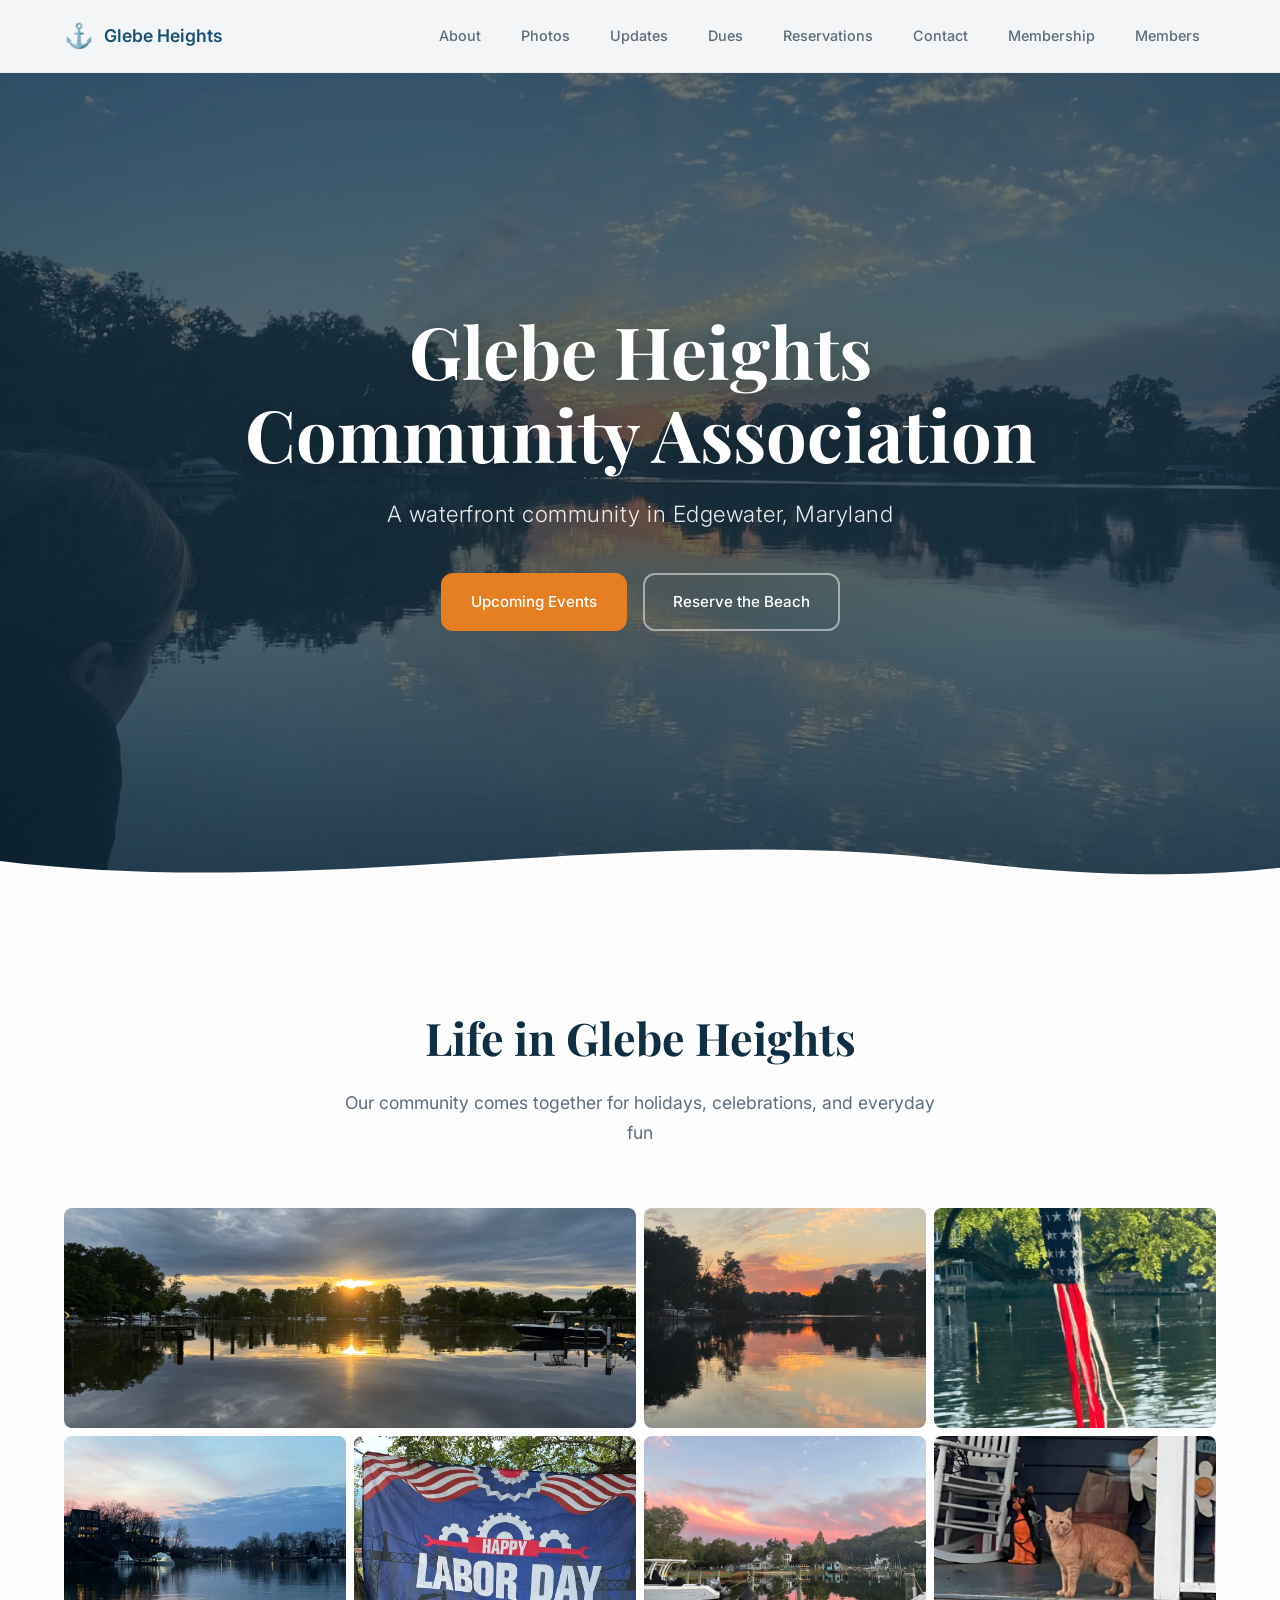
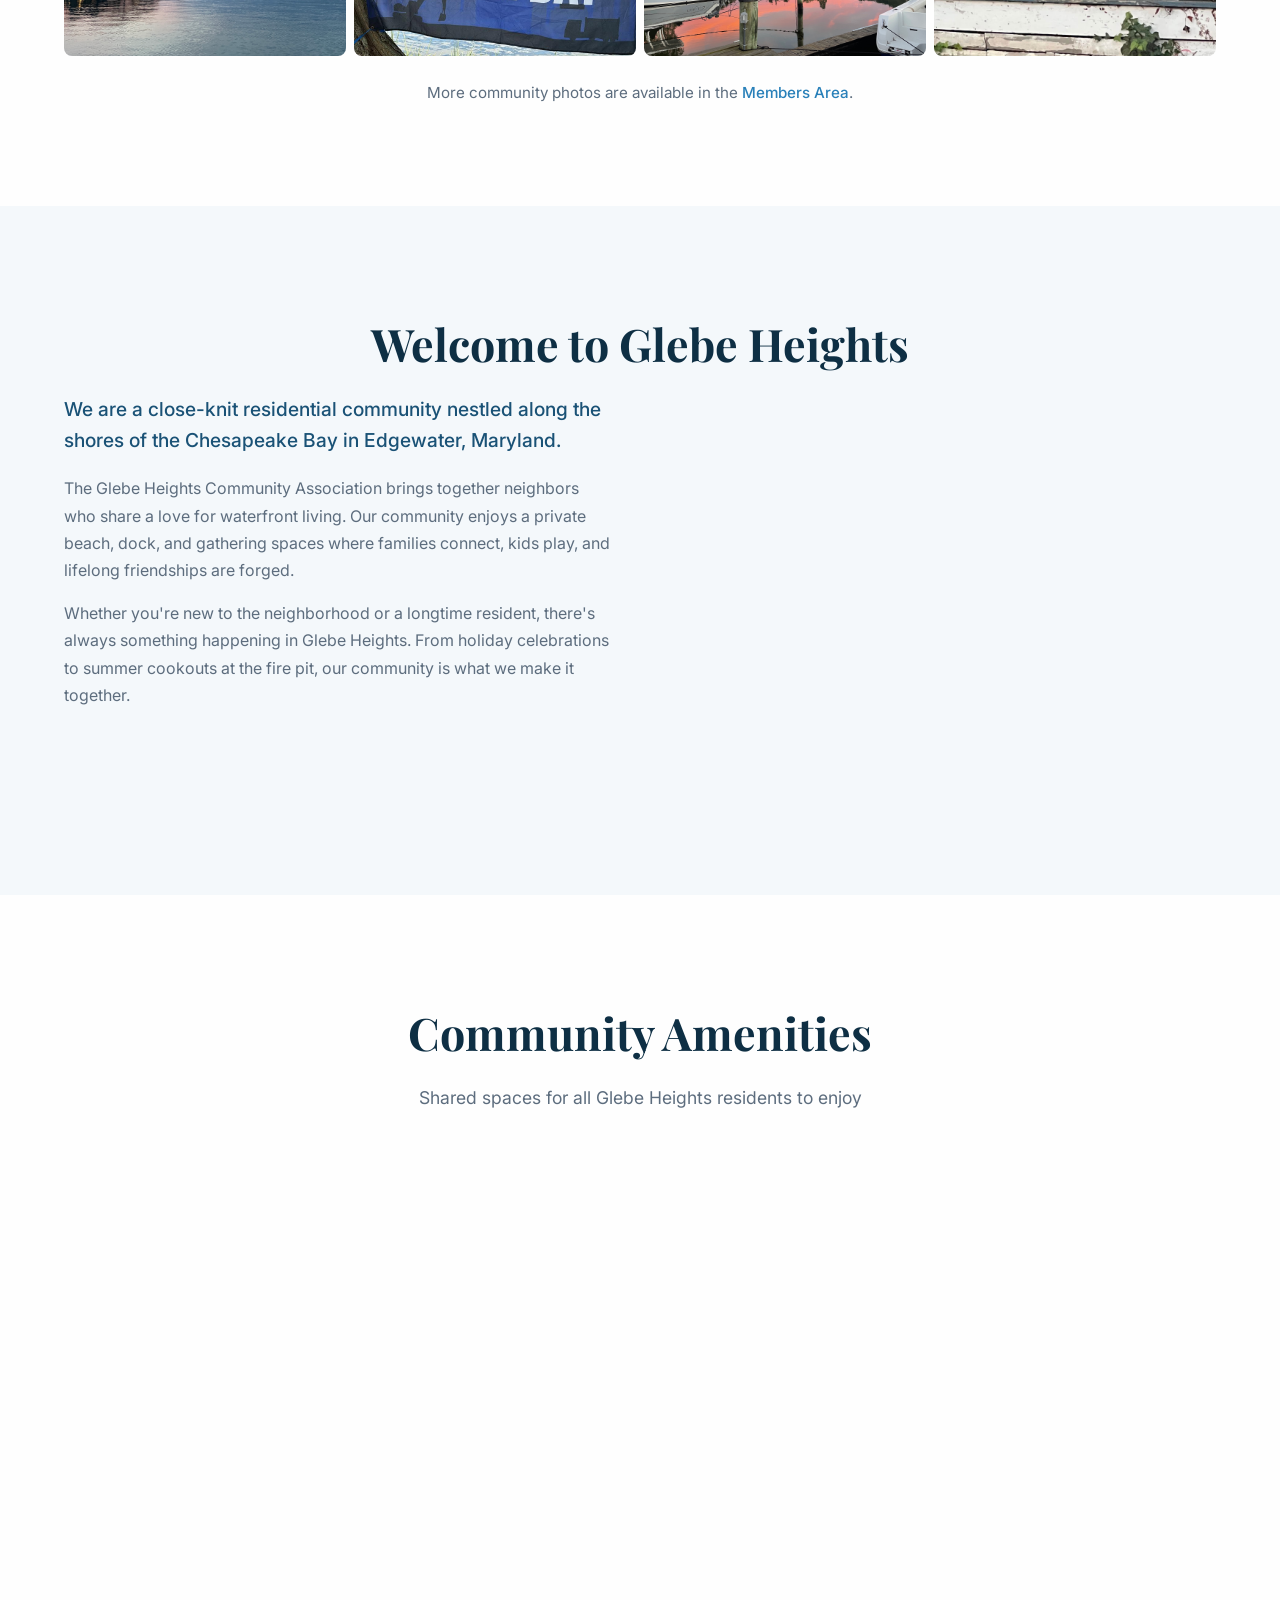
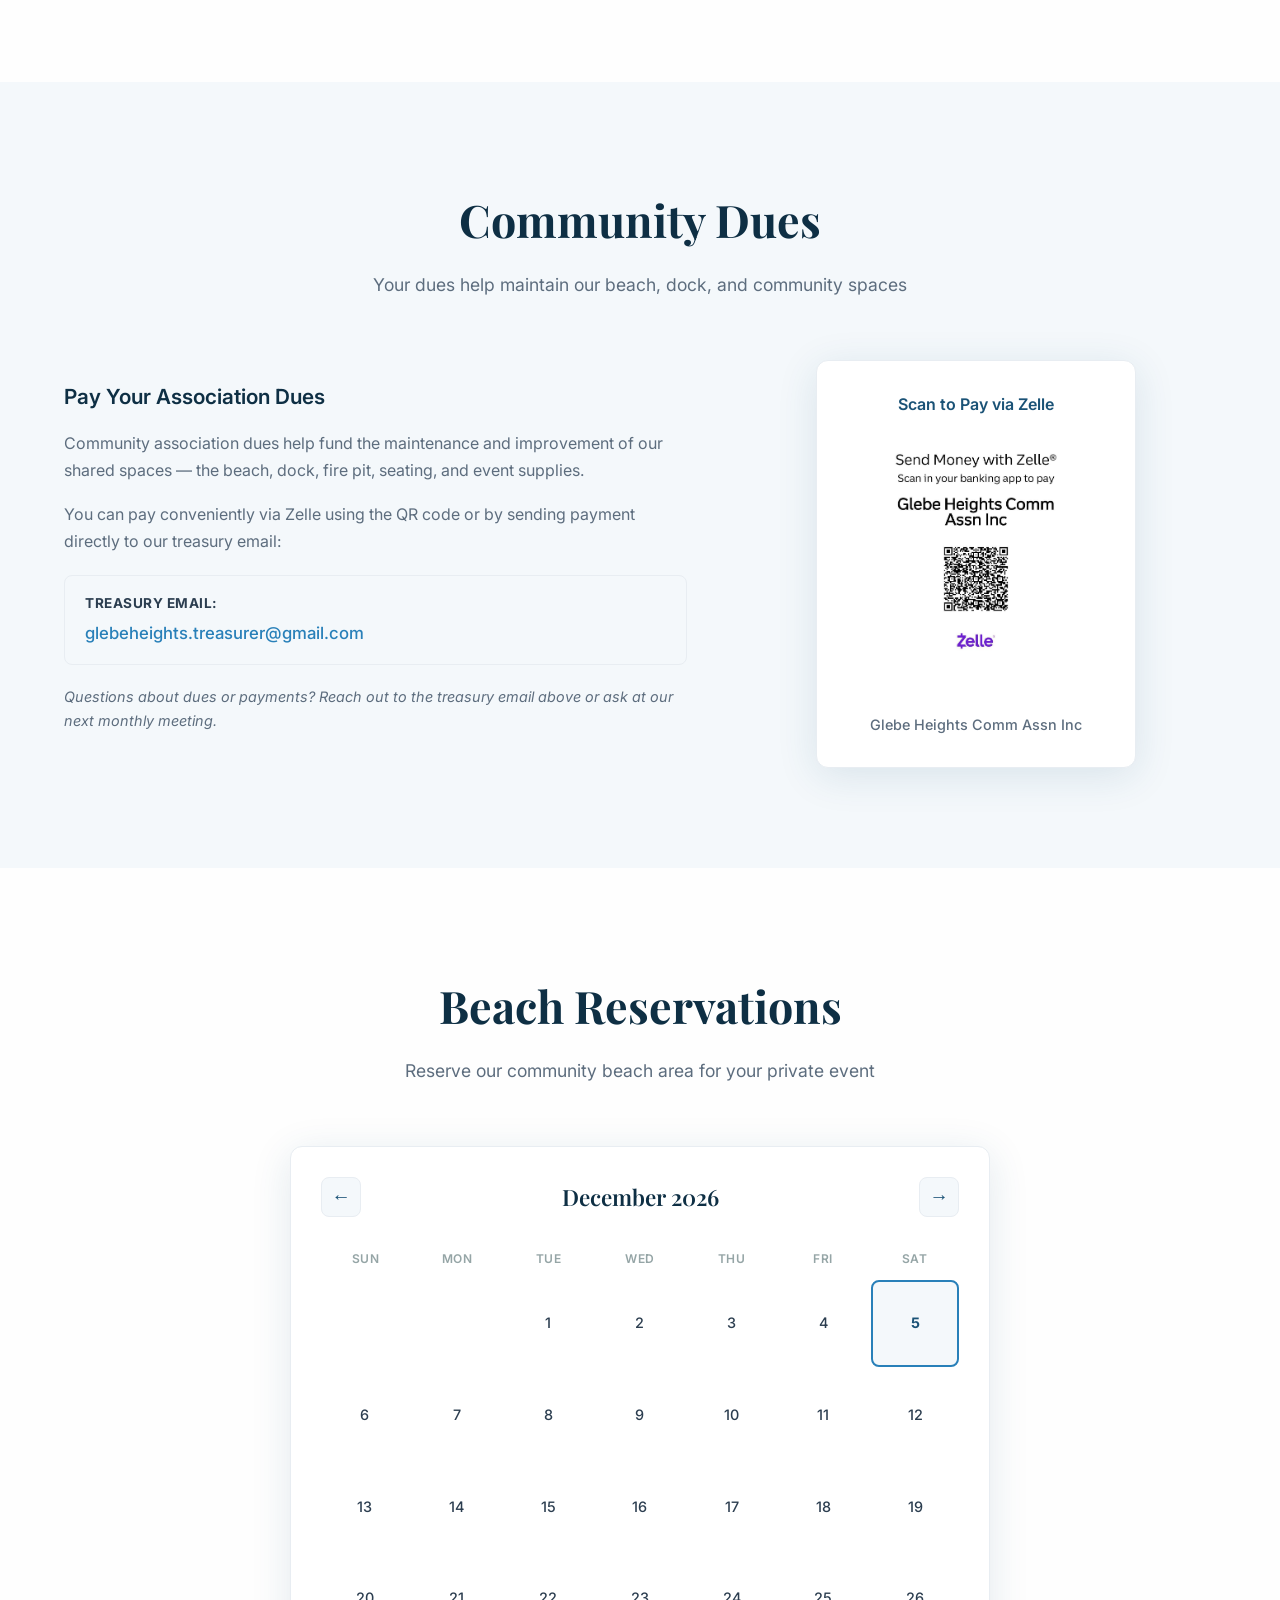
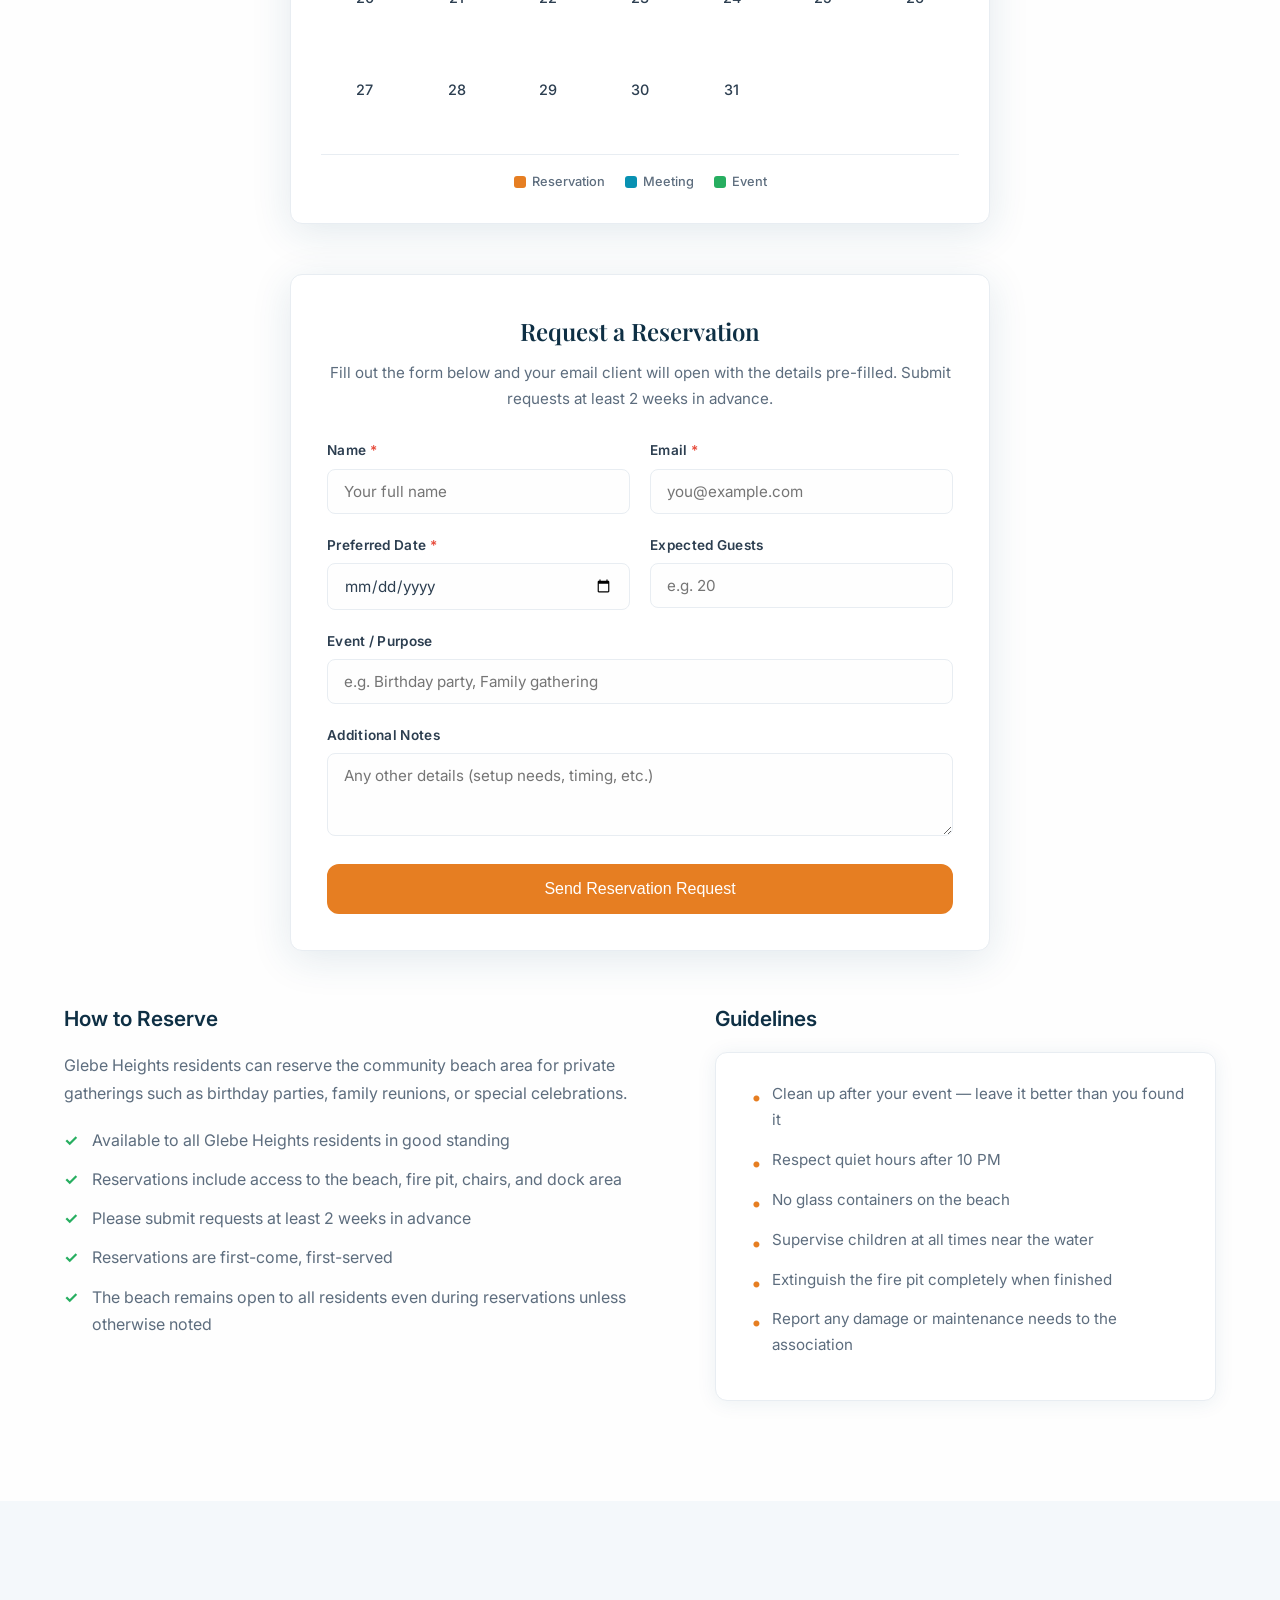
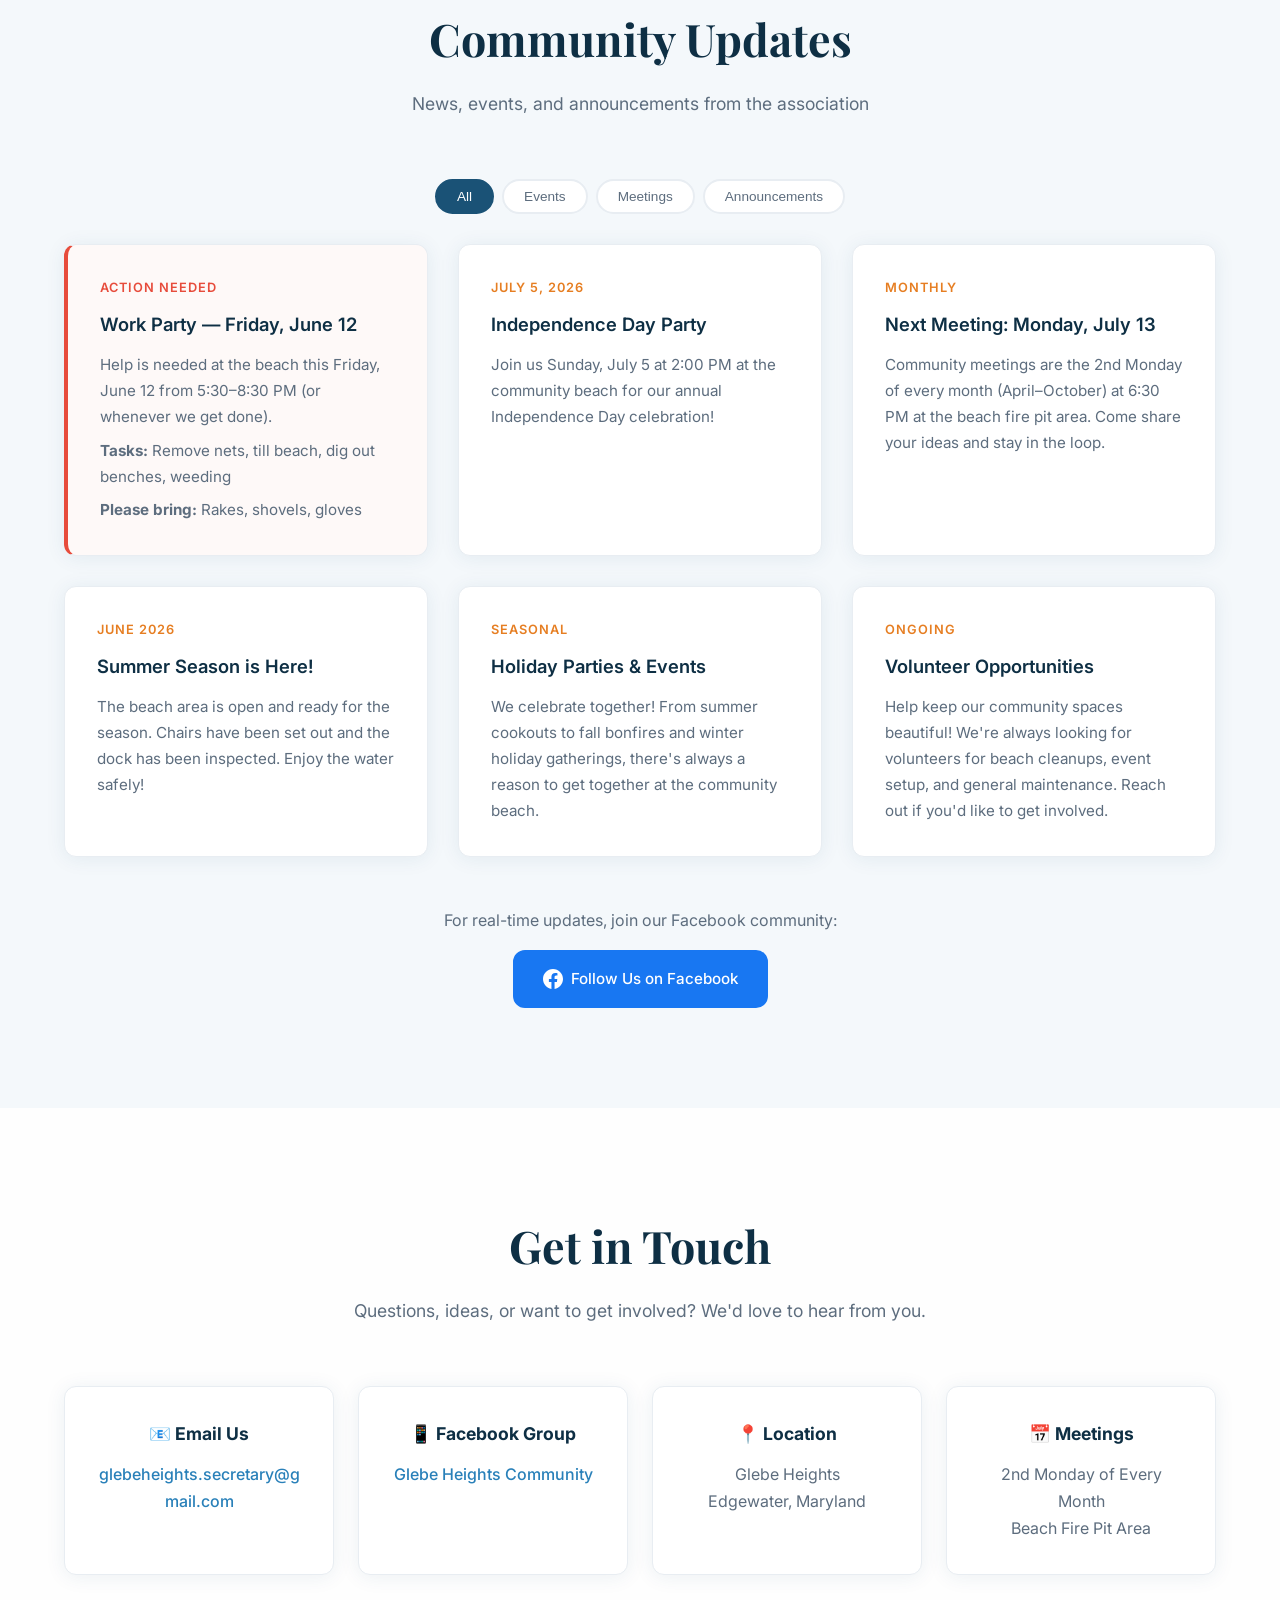
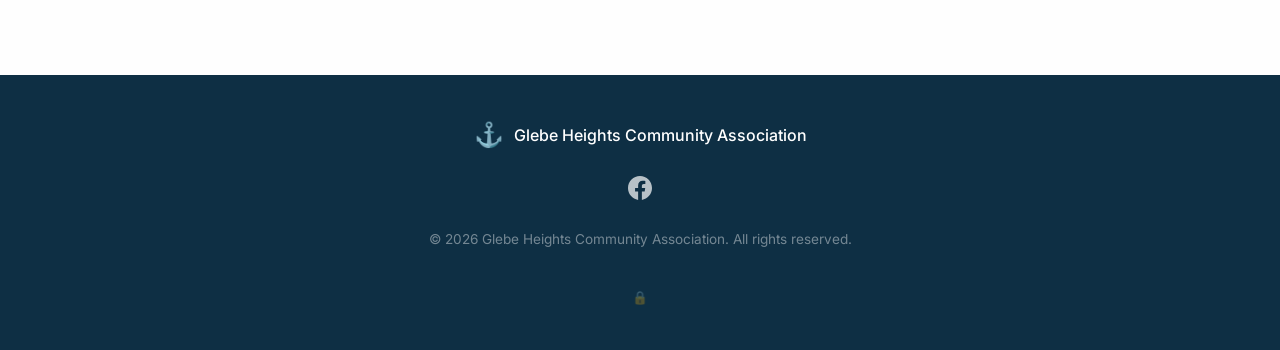
==== commit 5a474e6d: "Fix public gallery faces and Upcoming Events button - Remove photos with identifiable people (gh14/g" ====
--- a/index.html
+++ b/index.html
@@ -44,7 +44,7 @@
             <h1 class="hero-title">Glebe Heights<br>Community Association</h1>
             <p class="hero-subtitle">A waterfront community in Edgewater, Maryland</p>
             <div class="hero-cta">
-                <a href="#events" class="btn btn-primary">Upcoming Events</a>
+                <a href="#updates" class="btn btn-primary">Upcoming Events</a>
                 <a href="#reservations" class="btn btn-secondary">Reserve the Beach</a>
             </div>
         </div>
@@ -60,13 +60,13 @@
             <h2 class="section-title">Life in Glebe Heights</h2>
             <p class="section-subtitle">Our community comes together for holidays, celebrations, and everyday fun</p>
             <div class="collage-grid" id="public-gallery">
-                <img src="images/gh14.jpg" alt="Sunset over the dock with boats" class="collage-grid-img">
-                <img src="images/gh20.jpg" alt="Community bonfire night" class="collage-grid-img">
-                <img src="images/gh22.jpg" alt="Jack-o-lantern at the Halloween party" class="collage-grid-img">
-                <img src="images/sunset1.jpg" alt="Waterfront sunset" class="collage-grid-img">
+                <img src="images/sunset1.jpg" alt="Waterfront sunset over the dock" class="collage-grid-img">
                 <img src="images/sunset2.jpg" alt="Evening at the dock" class="collage-grid-img">
+                <img src="images/summer.jpg" alt="Patriotic windsock over the water on a summer day" class="collage-grid-img">
                 <img src="images/sunset3.jpg" alt="Sunset over the bay" class="collage-grid-img">
+                <img src="images/labor%20day.jpg" alt="Happy Labor Day banner by the waterfront" class="collage-grid-img">
                 <img src="images/sunset5.jpg" alt="Golden hour at the beach" class="collage-grid-img">
+                <img src="images/suey.jpg" alt="Neighborhood cat relaxing on a porch" class="collage-grid-img">
             </div>
             <p class="gallery-members-note">More community photos are available in the <a href="members.html">Members Area</a>.</p>
         </div>
--- a/styles.css
+++ b/styles.css
@@ -697,6 +697,7 @@
     box-shadow: var(--shadow-lg);
     padding: 30px;
     border: 1px solid var(--border);
+    overflow: hidden;
 }
 
 .calendar-header {
@@ -736,7 +737,7 @@
 
 .calendar-grid {
     display: grid;
-    grid-template-columns: repeat(7, 1fr);
+    grid-template-columns: repeat(7, minmax(0, 1fr));
     gap: 2px;
     margin-bottom: 2px;
 }
@@ -753,7 +754,7 @@
 
 #cal-days {
     display: grid;
-    grid-template-columns: repeat(7, 1fr);
+    grid-template-columns: repeat(7, minmax(0, 1fr));
     gap: 4px;
 }
 
@@ -767,6 +768,8 @@
     font-size: 0.9rem;
     position: relative;
     padding: 4px;
+    overflow: hidden;
+    min-width: 0;
 }
 
 .cal-empty {
@@ -803,7 +806,7 @@
     color: white;
     text-align: center;
     line-height: 1.2;
-    max-width: 100%;
+    width: 100%;
     overflow: hidden;
     text-overflow: ellipsis;
     white-space: nowrap;
@@ -824,7 +827,7 @@
     color: white;
     text-align: center;
     line-height: 1.2;
-    max-width: 100%;
+    width: 100%;
     overflow: hidden;
     text-overflow: ellipsis;
     white-space: nowrap;
@@ -845,7 +848,7 @@
     color: white;
     text-align: center;
     line-height: 1.2;
-    max-width: 100%;
+    width: 100%;
     overflow: hidden;
     text-overflow: ellipsis;
     white-space: nowrap;
@@ -1723,7 +1726,7 @@
     color: white;
     text-align: center;
     line-height: 1.2;
-    max-width: 100%;
+    width: 100%;
     overflow: hidden;
     text-overflow: ellipsis;
     white-space: nowrap;
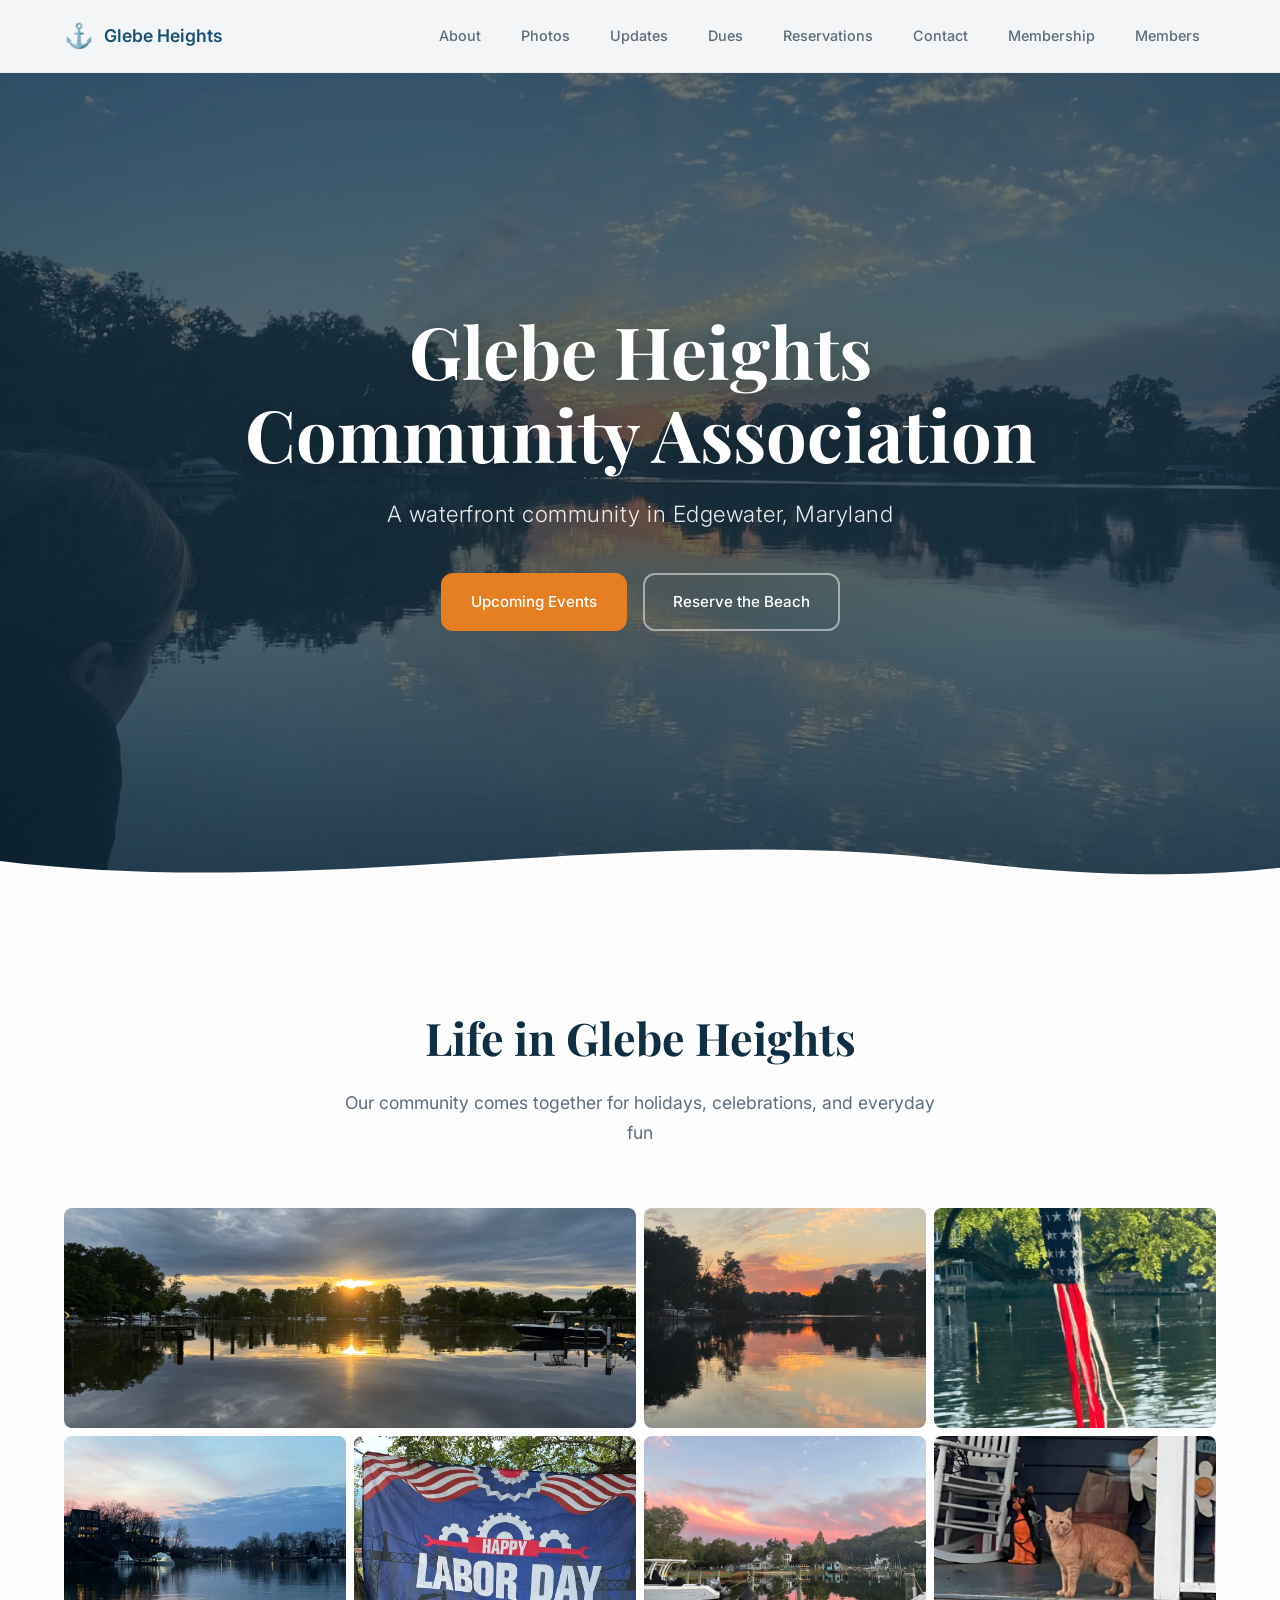
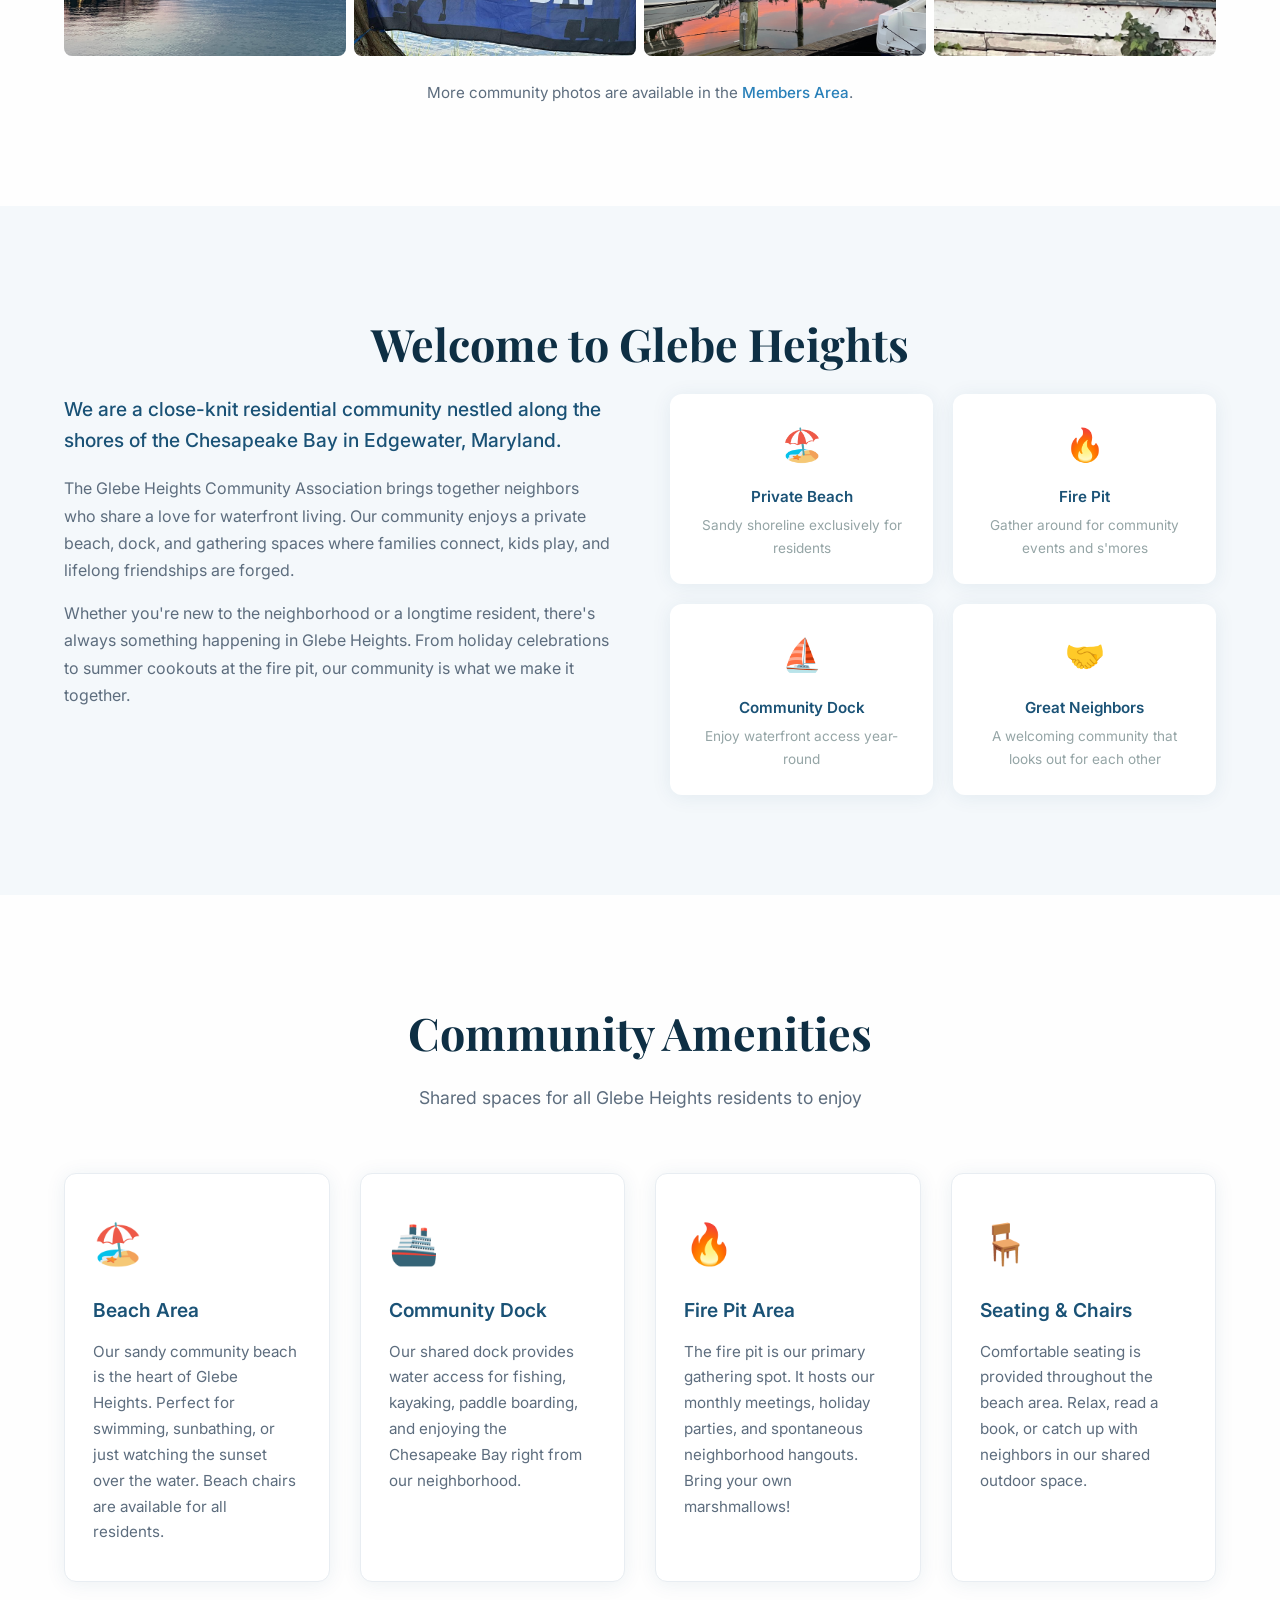
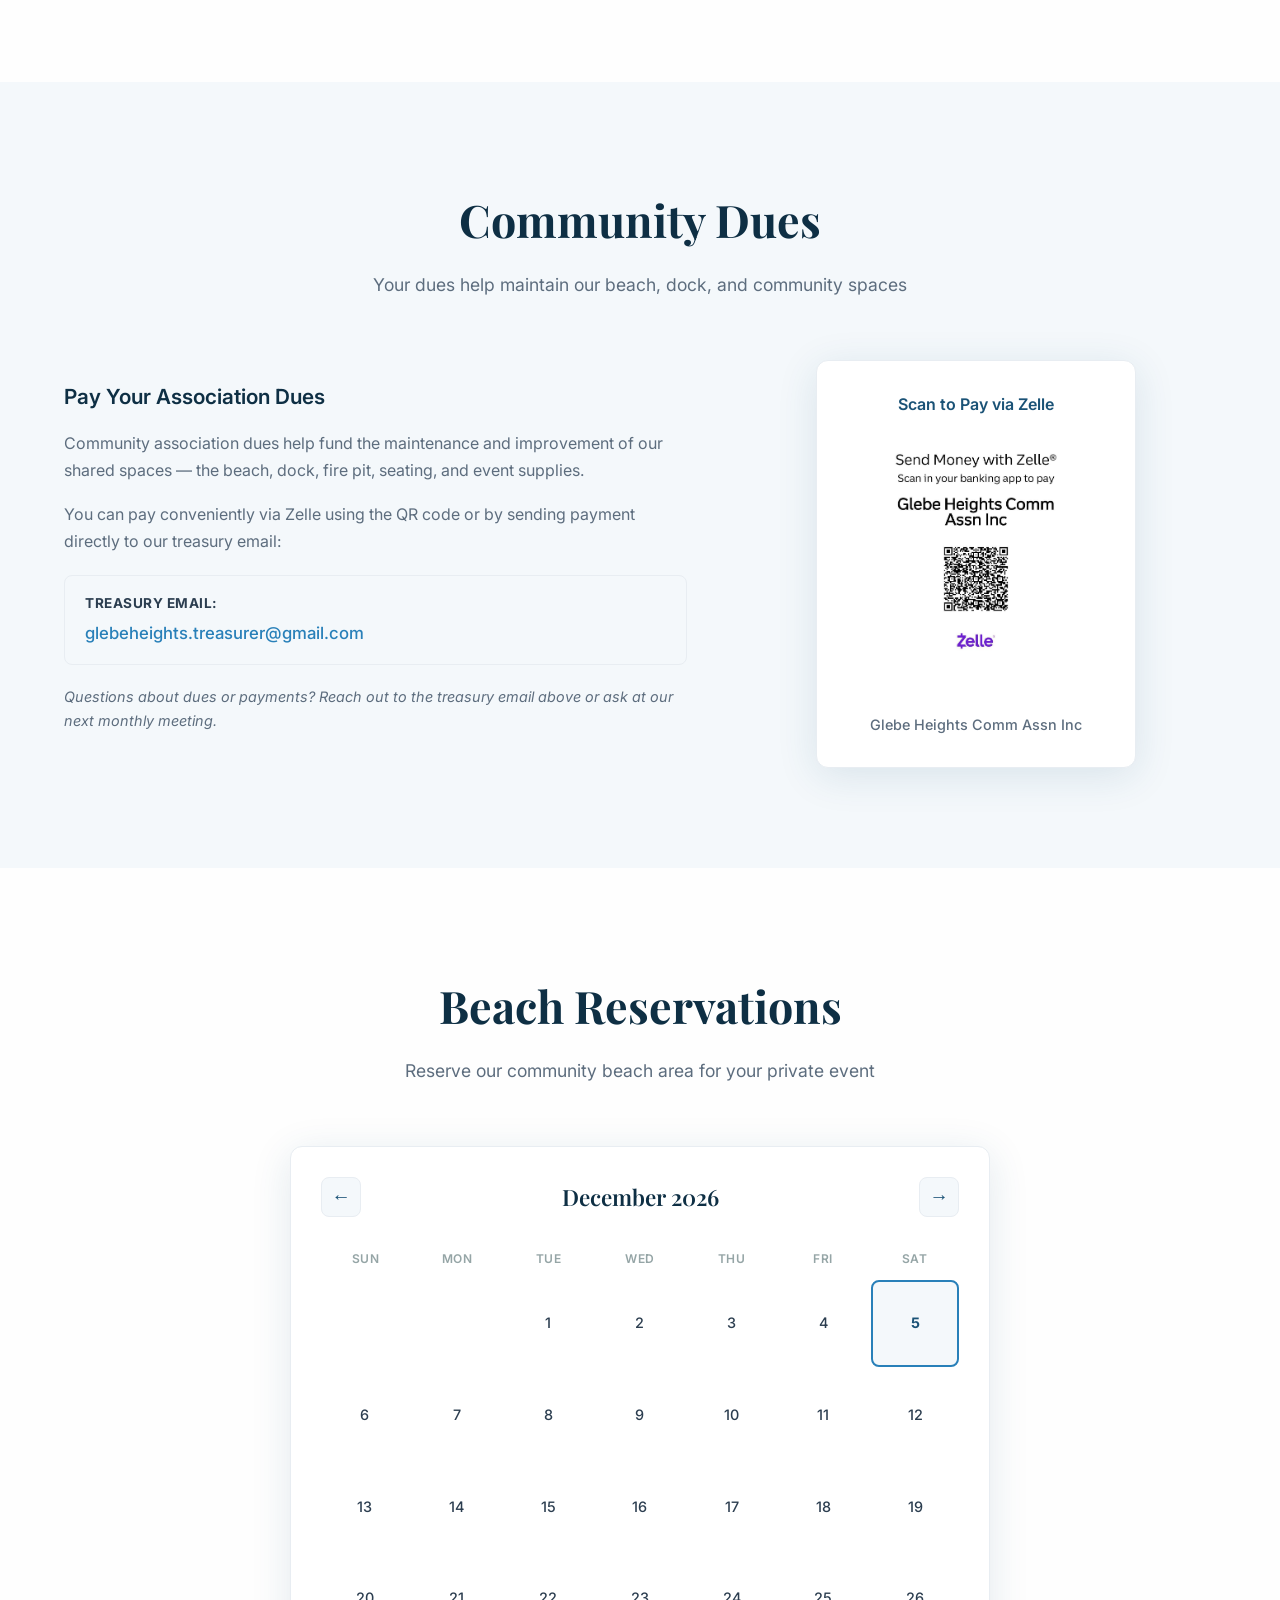
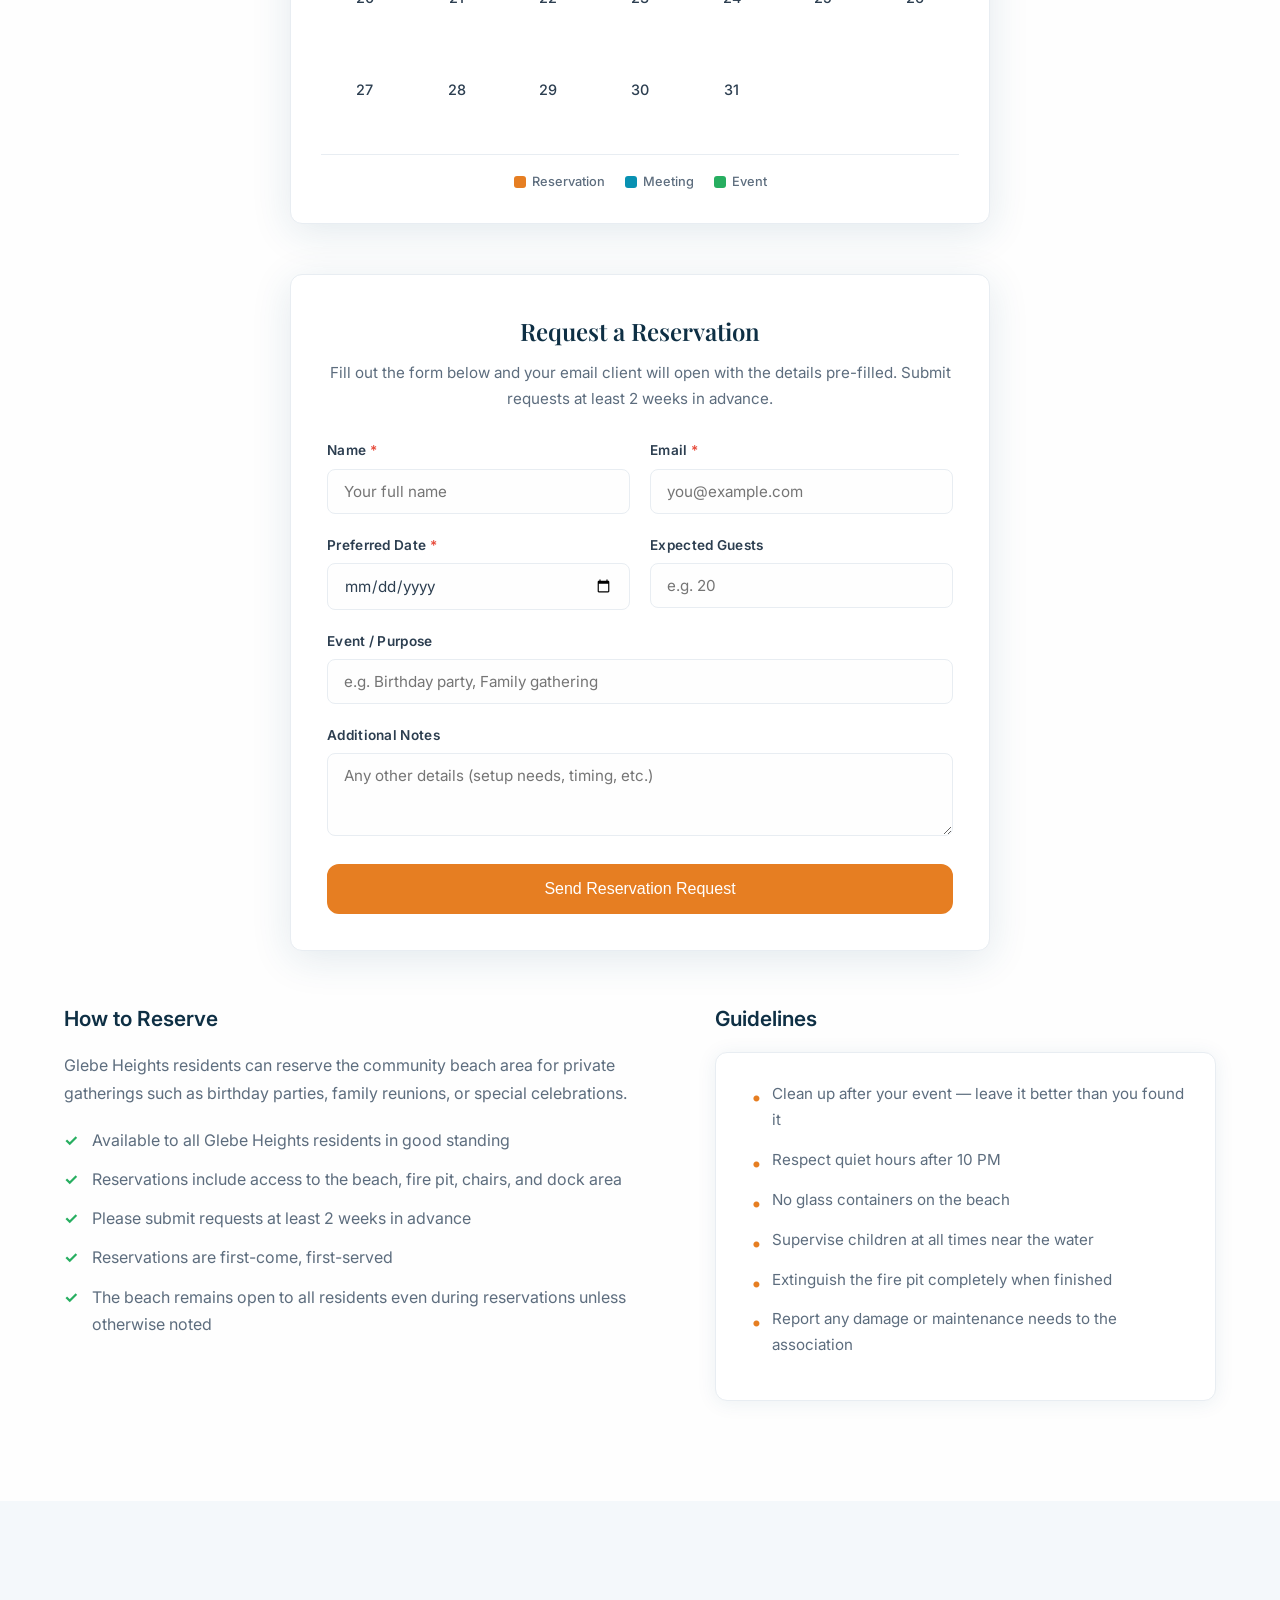
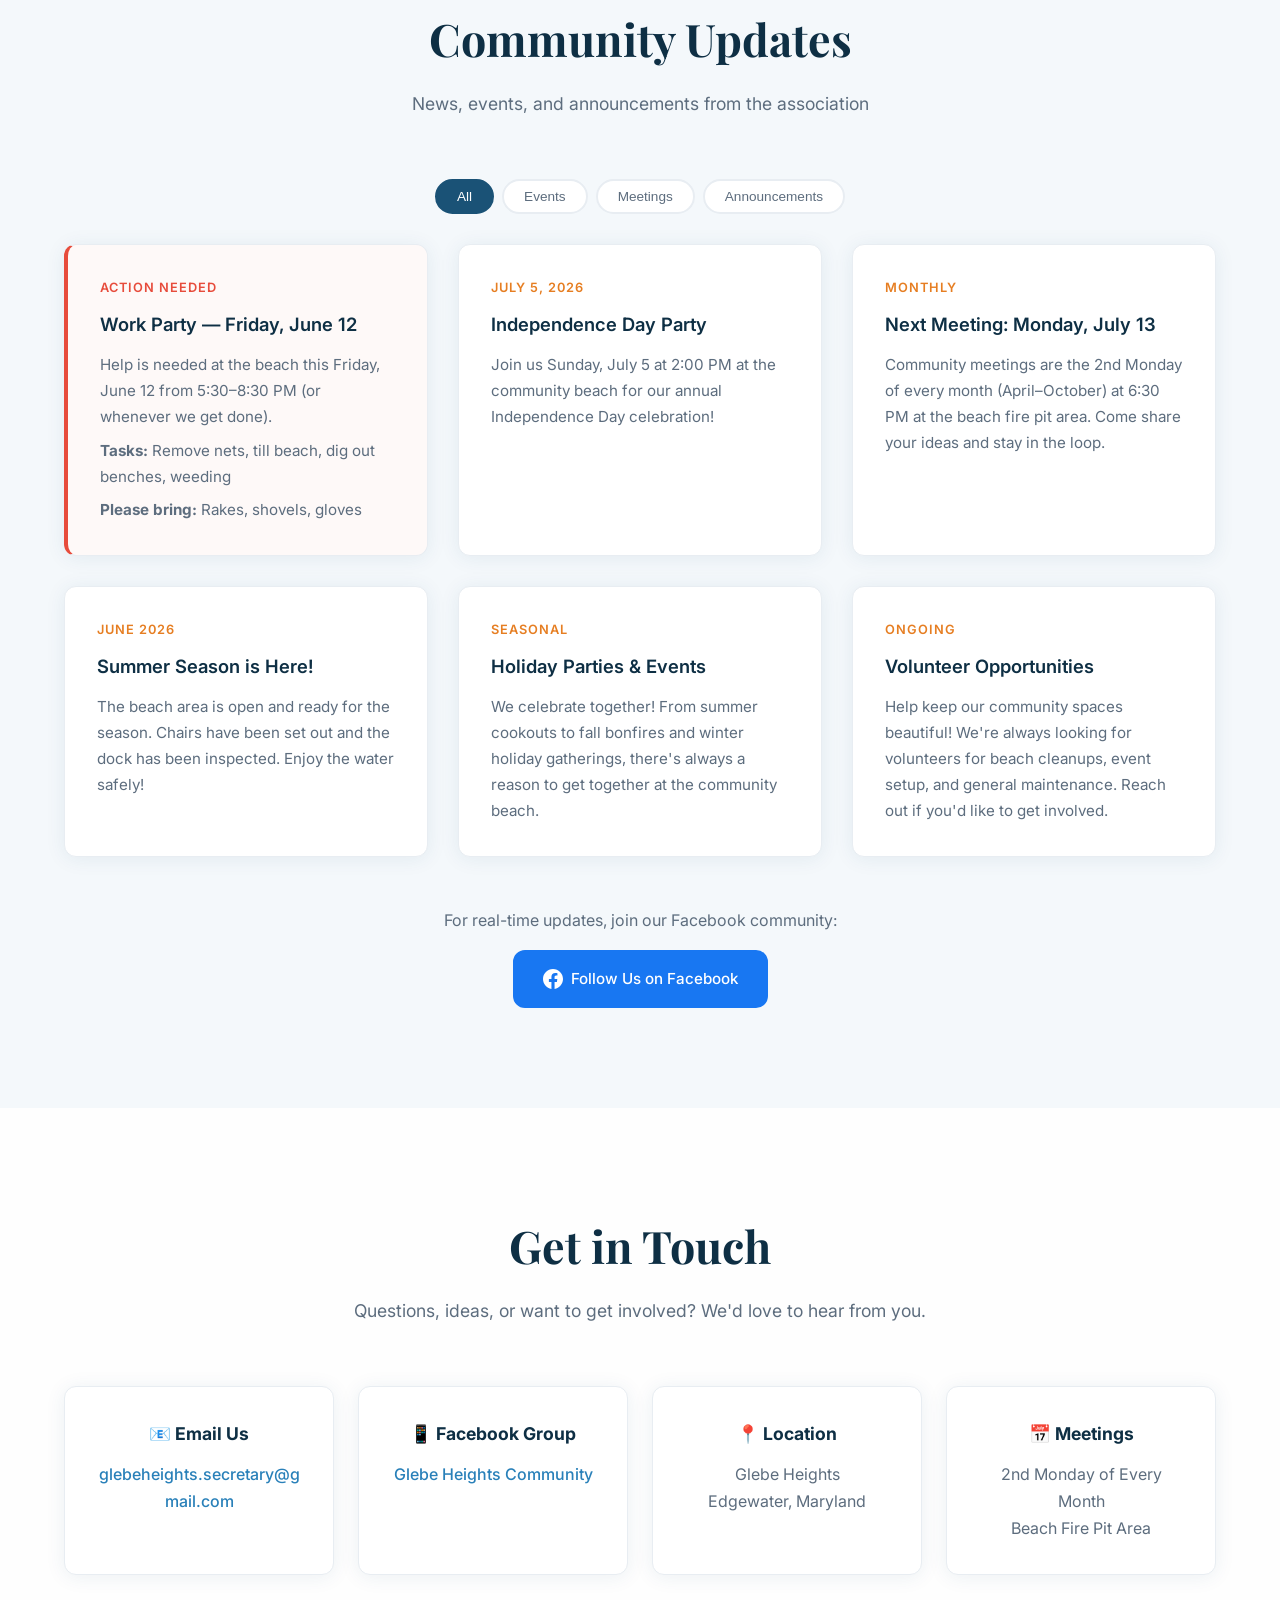
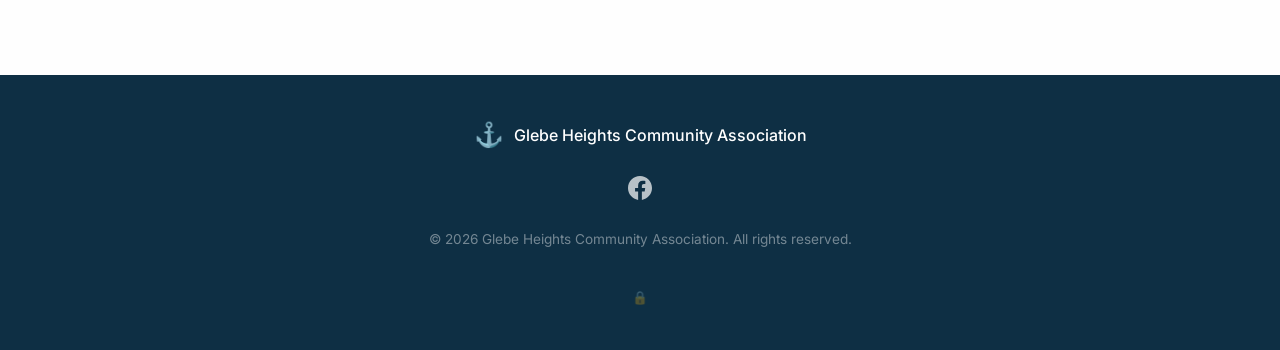
==== commit 4307ff4f: "Add GitHub publishing so admin edits update the live site Introduces github-publish.js: admins conne" ====
--- a/index.html
+++ b/index.html
@@ -350,6 +350,7 @@
         </div>
     </footer>
 
+    <script src="github-publish.js"></script>
     <script src="admin.js"></script>
     <script src="script.js"></script>
 </body>
--- a/styles.css
+++ b/styles.css
@@ -1373,6 +1373,75 @@
     background: rgba(243, 156, 18, 0.15);
 }
 
+.admin-toolbar-publish {
+    background: #2980b9;
+    border-color: #2980b9;
+}
+
+.admin-toolbar-publish:hover {
+    background: #3498db;
+    border-color: #3498db;
+}
+
+.admin-toolbar-publish:disabled {
+    opacity: 0.7;
+    cursor: default;
+}
+
+.admin-toolbar-publish-dirty {
+    background: #e67e22;
+    border-color: #e67e22;
+    animation: ghca-pulse 1.8s ease-in-out infinite;
+}
+
+.admin-toolbar-publish-dirty:hover {
+    background: #f39c12;
+    border-color: #f39c12;
+}
+
+@keyframes ghca-pulse {
+    0%, 100% { box-shadow: 0 0 0 0 rgba(230, 126, 34, 0.5); }
+    50% { box-shadow: 0 0 0 5px rgba(230, 126, 34, 0); }
+}
+
+.admin-toolbar-token {
+    border-color: rgba(255,255,255,0.3);
+}
+
+.ghca-token-steps {
+    margin: 8px 0 16px 18px;
+    padding: 0;
+    color: var(--text-light);
+    font-size: 0.9rem;
+    line-height: 1.5;
+}
+
+.ghca-token-steps li {
+    margin-bottom: 8px;
+}
+
+.ghca-token-steps a {
+    color: var(--primary-light);
+    font-weight: 600;
+}
+
+.ghca-token-disconnect {
+    margin-top: 12px;
+    background: none;
+    border: 1px solid #e74c3c;
+    color: #e74c3c;
+    padding: 8px 14px;
+    border-radius: 6px;
+    font-size: 0.85rem;
+    font-weight: 600;
+    cursor: pointer;
+    transition: var(--transition);
+}
+
+.ghca-token-disconnect:hover {
+    background: rgba(231, 76, 60, 0.1);
+}
+
 .admin-toolbar-logout {
     border-color: #e74c3c;
     color: #e74c3c;
@@ -1535,6 +1604,7 @@
 
 .admin-modal input[type="email"],
 .admin-modal input[type="text"],
+.admin-modal input[type="password"],
 .admin-modal textarea,
 .admin-modal select {
     padding: 12px 16px;
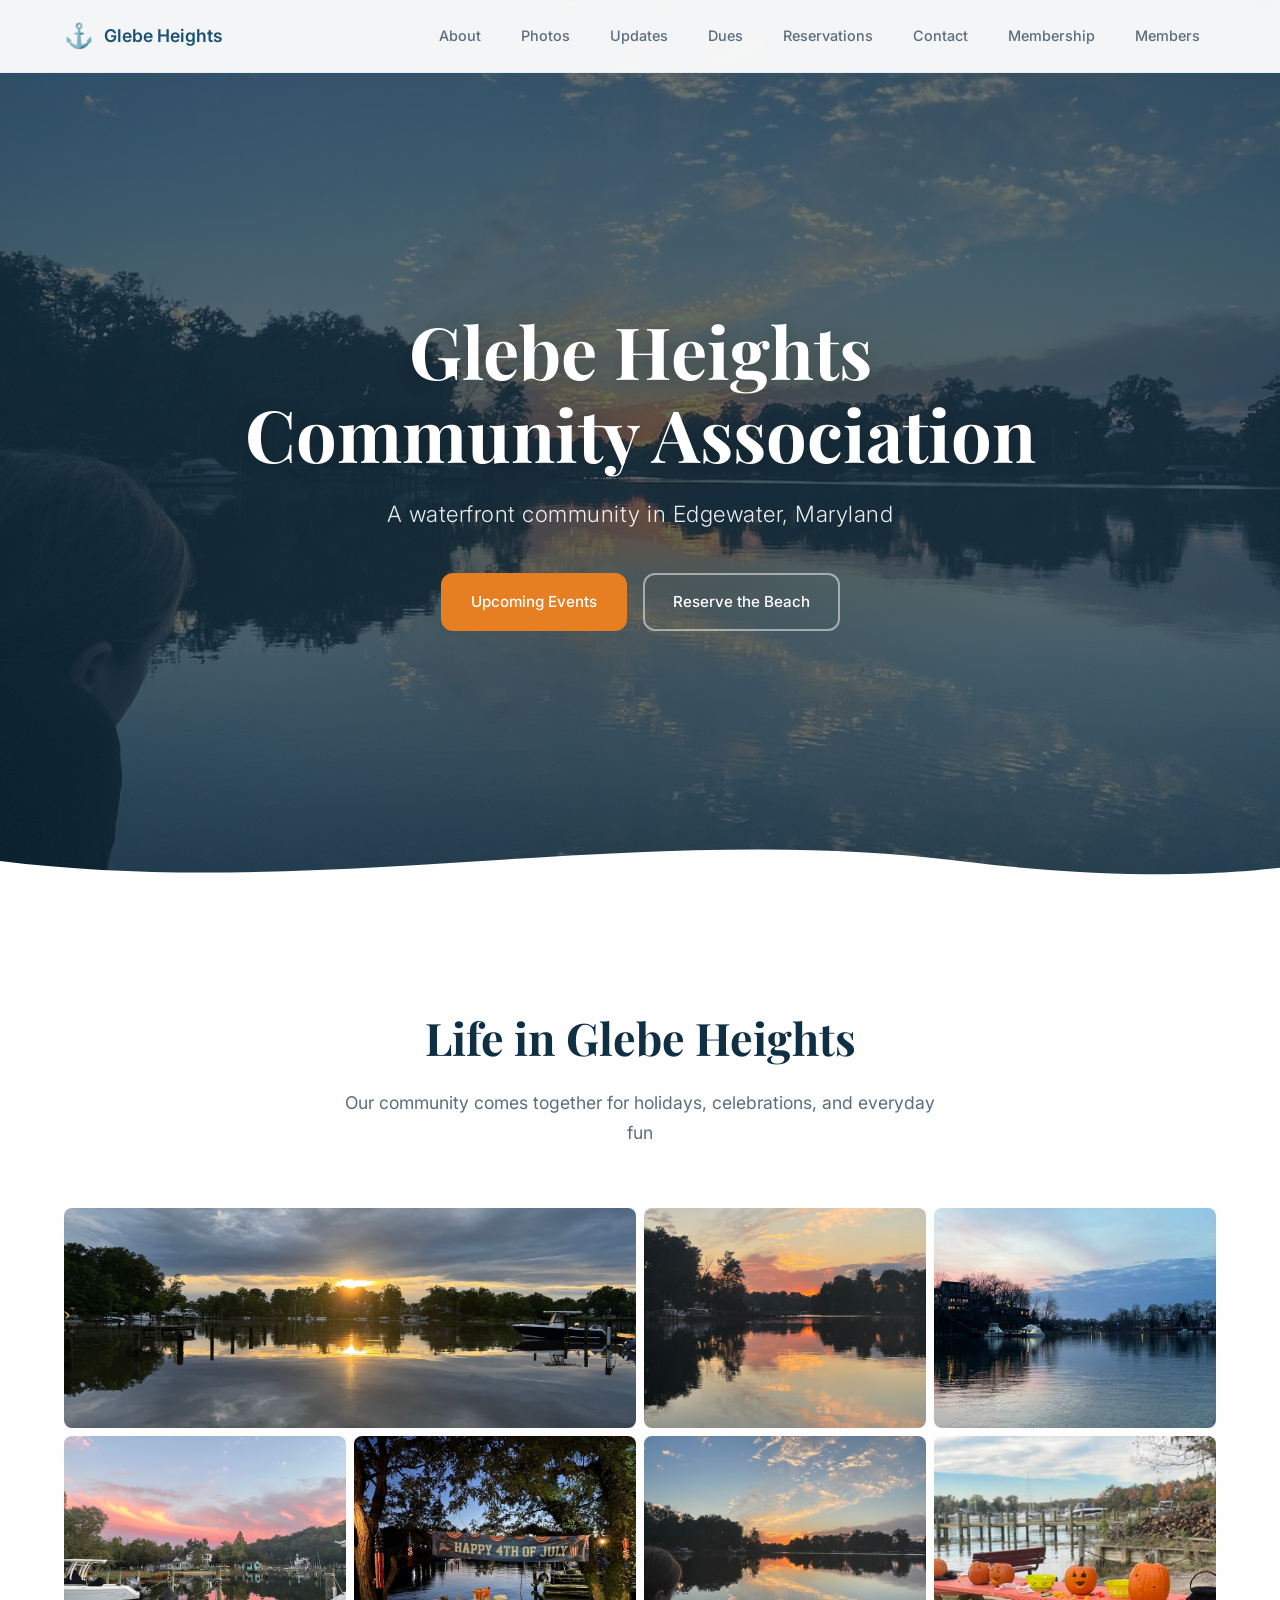
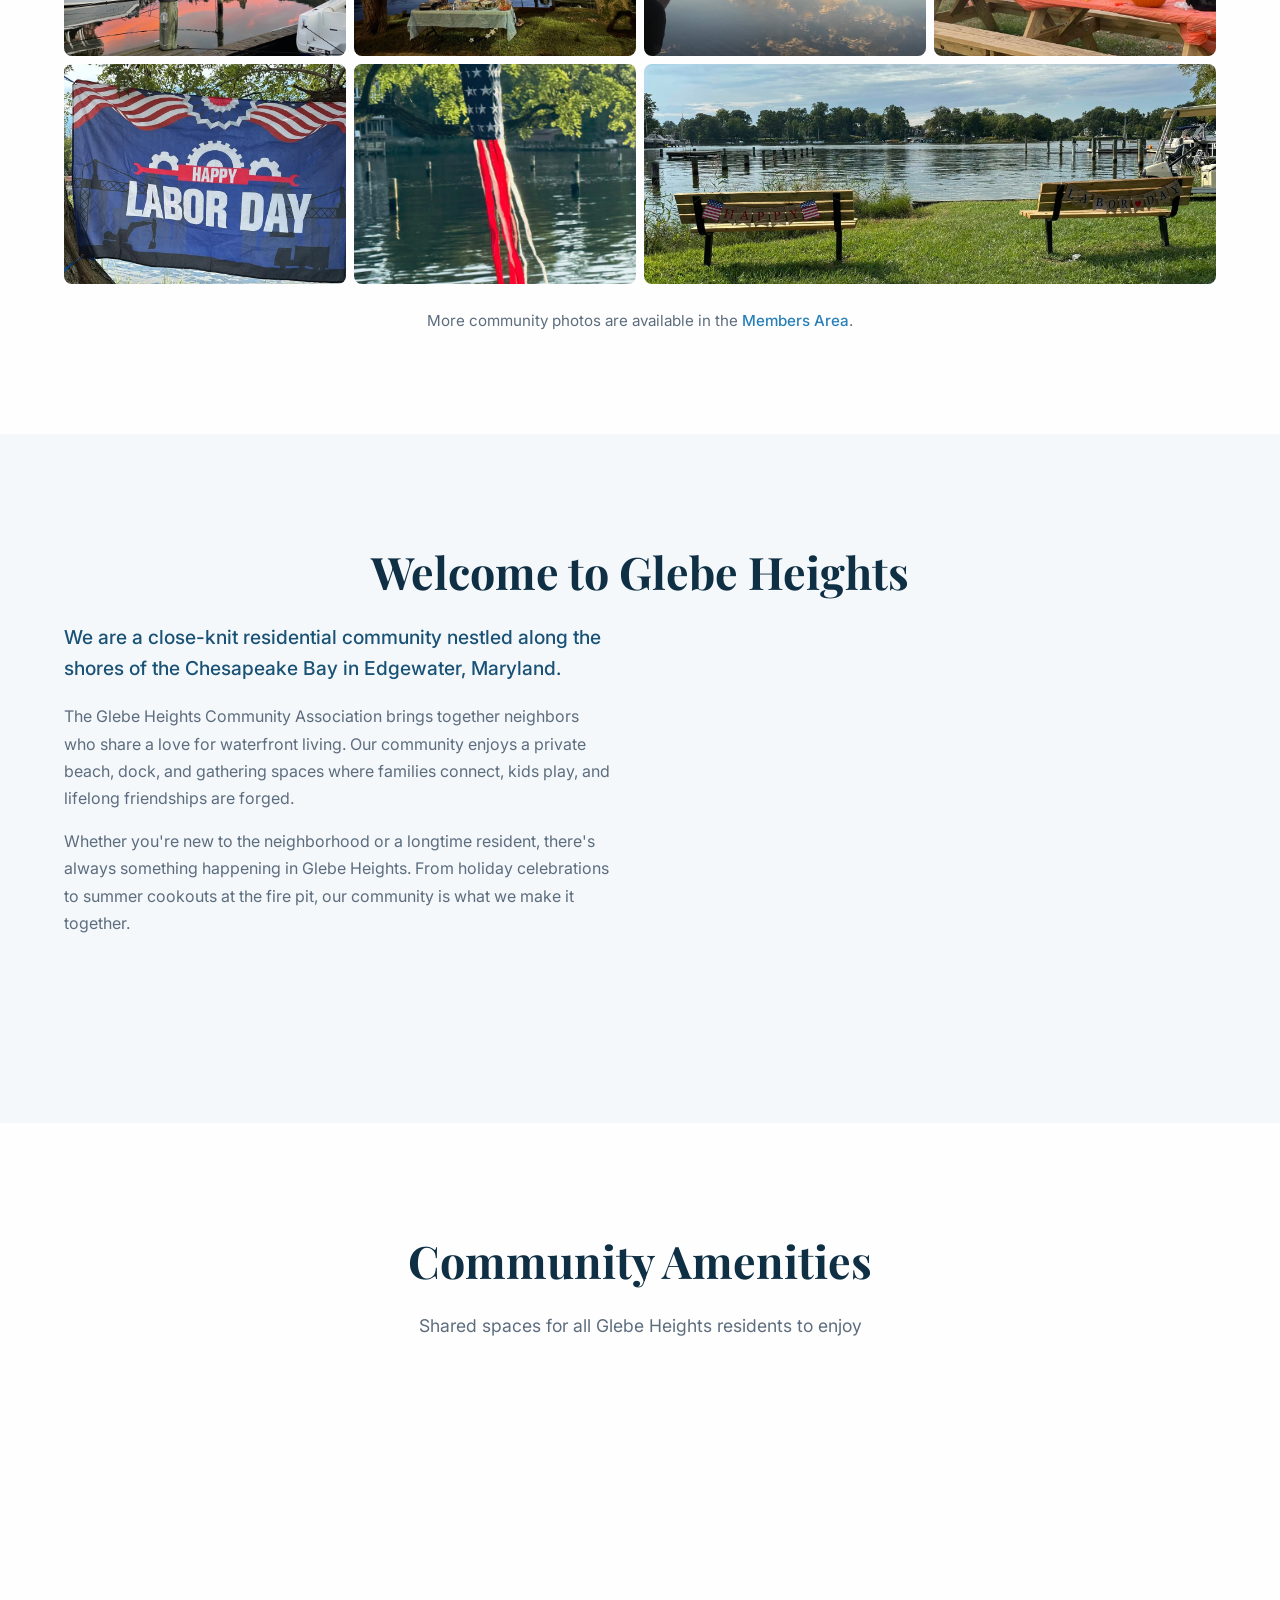
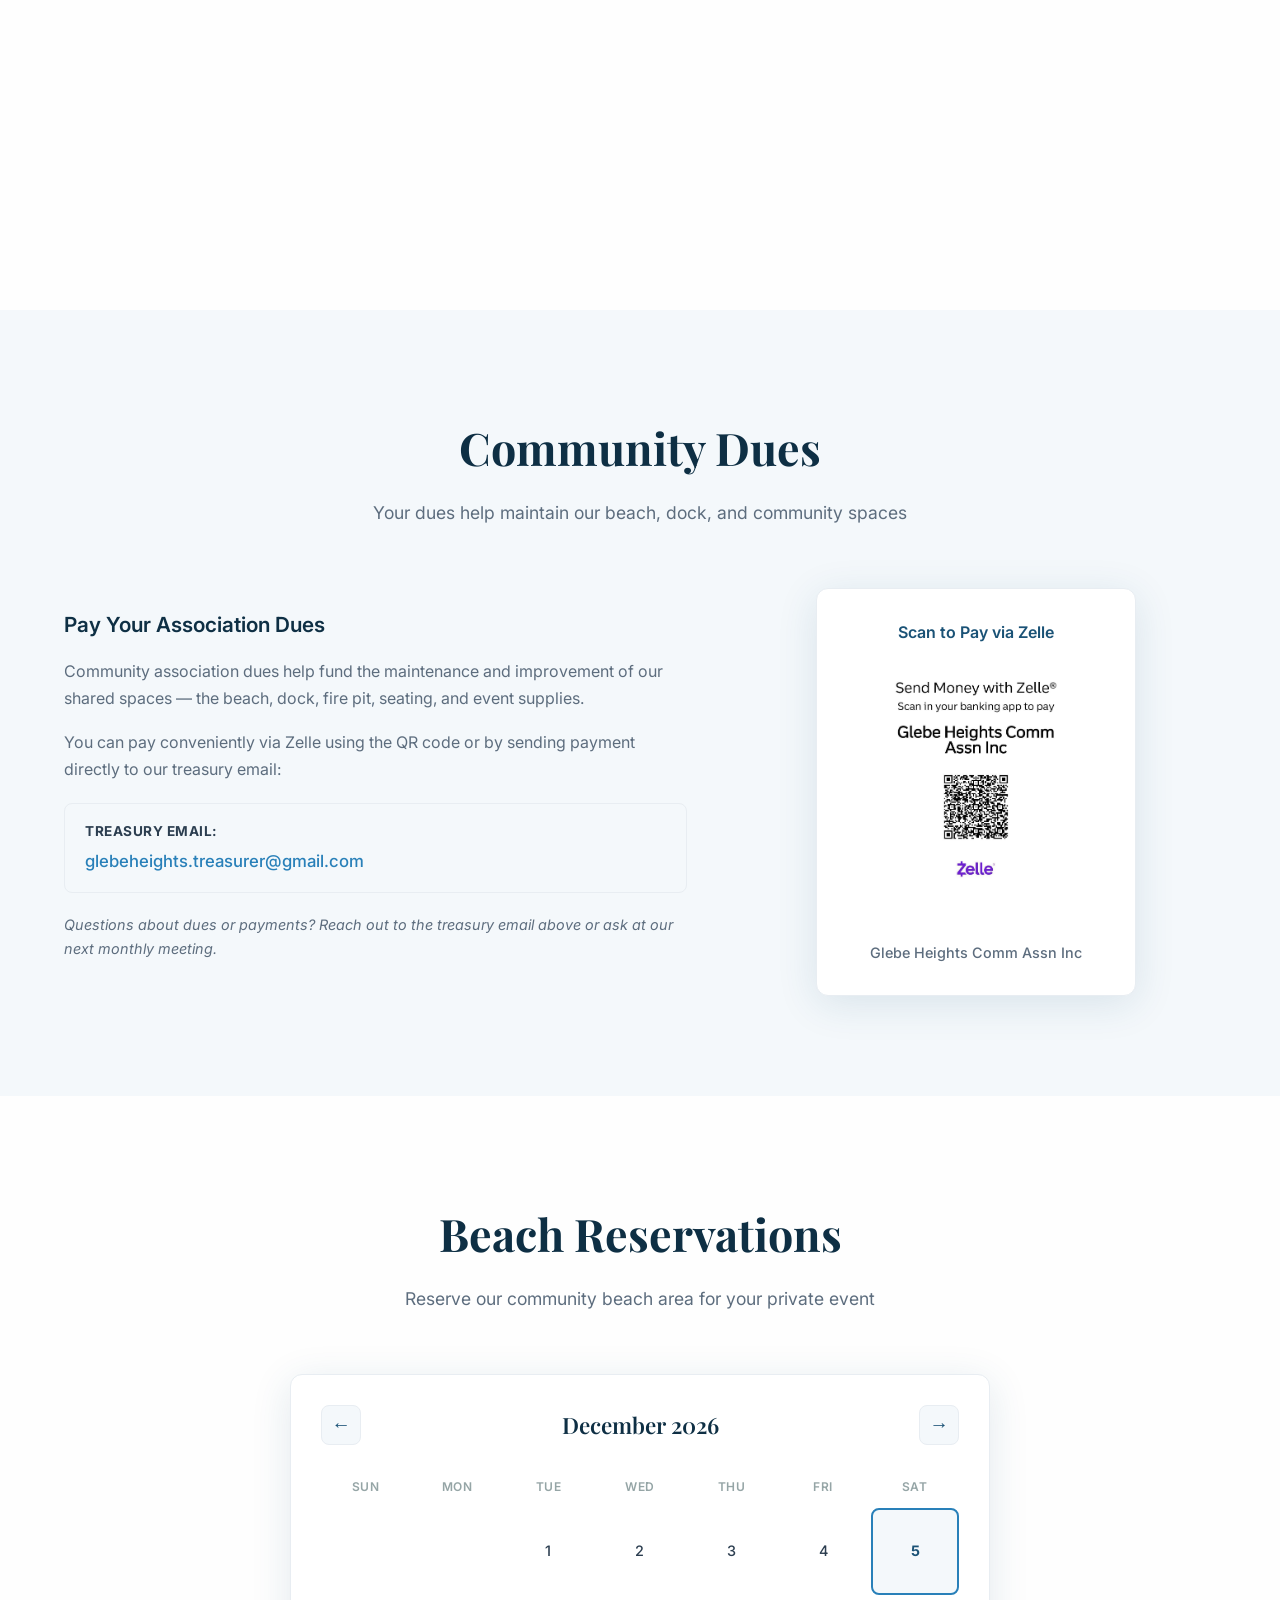
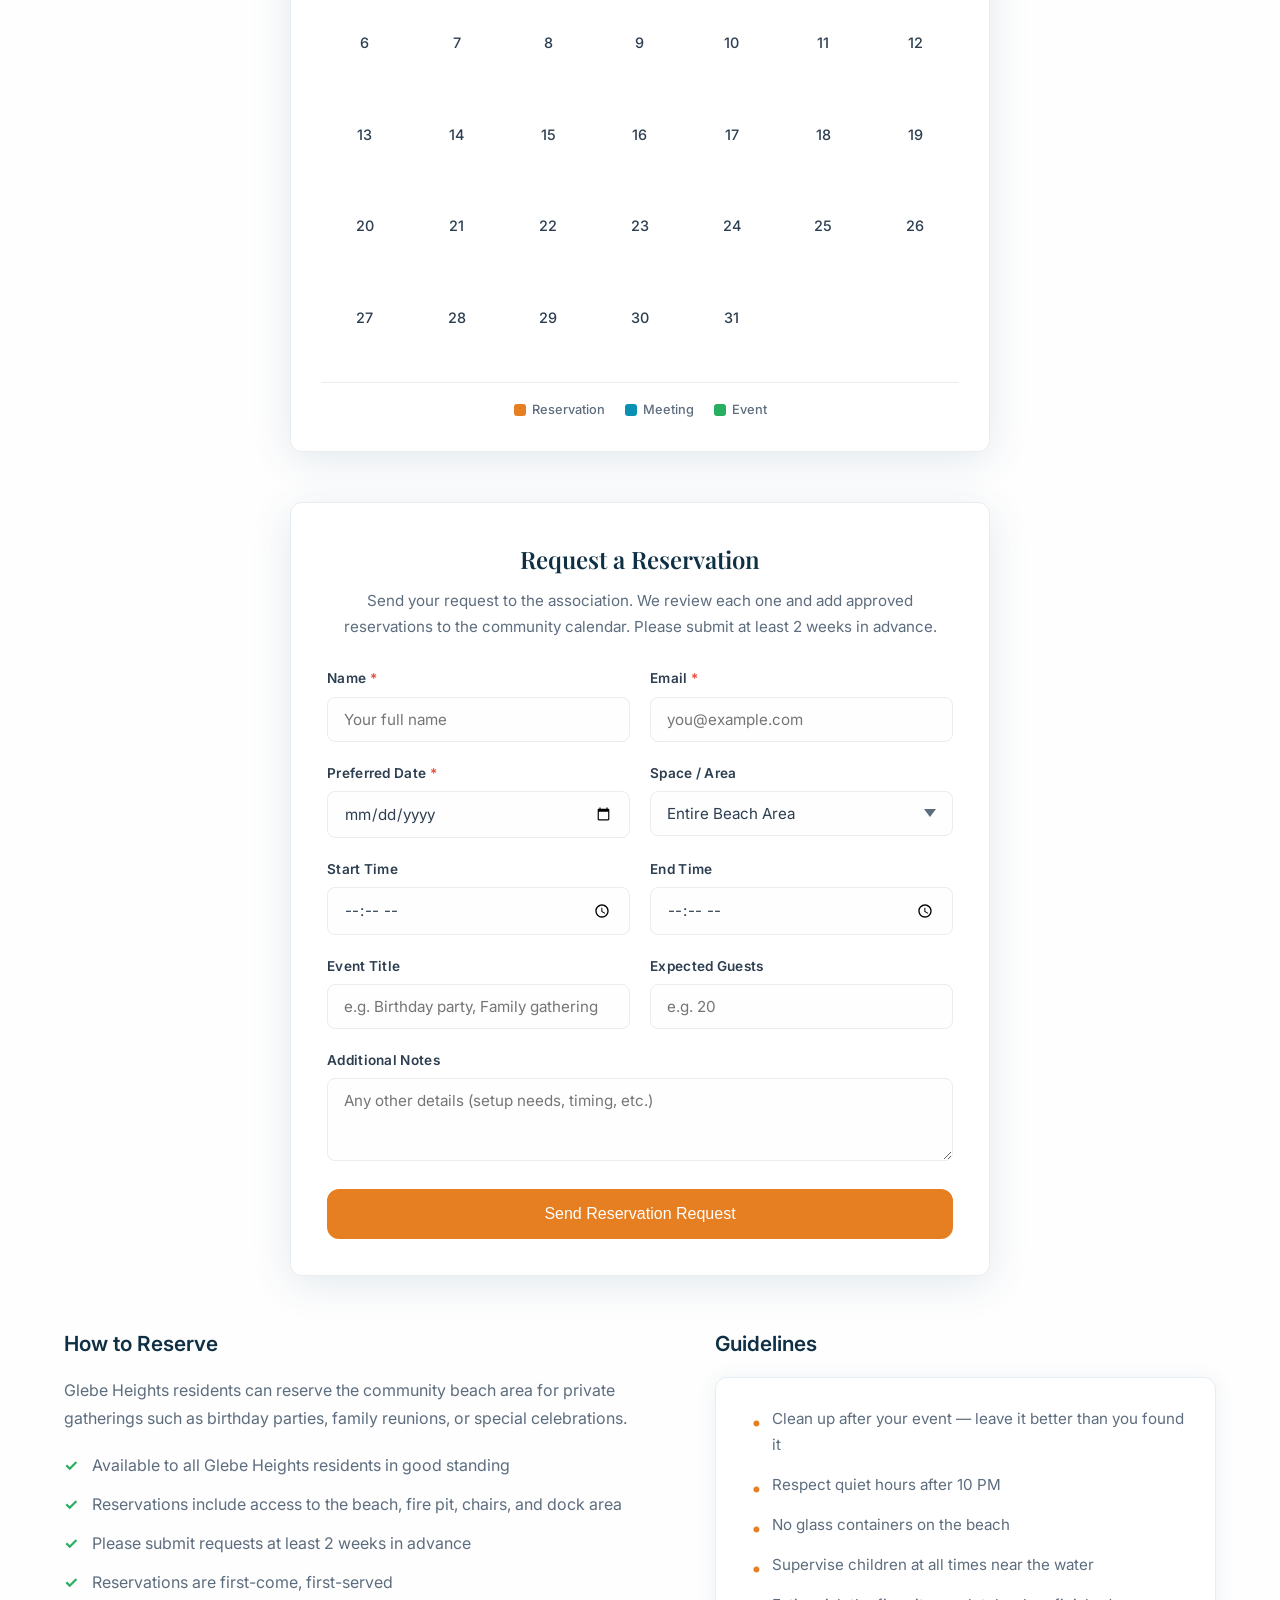
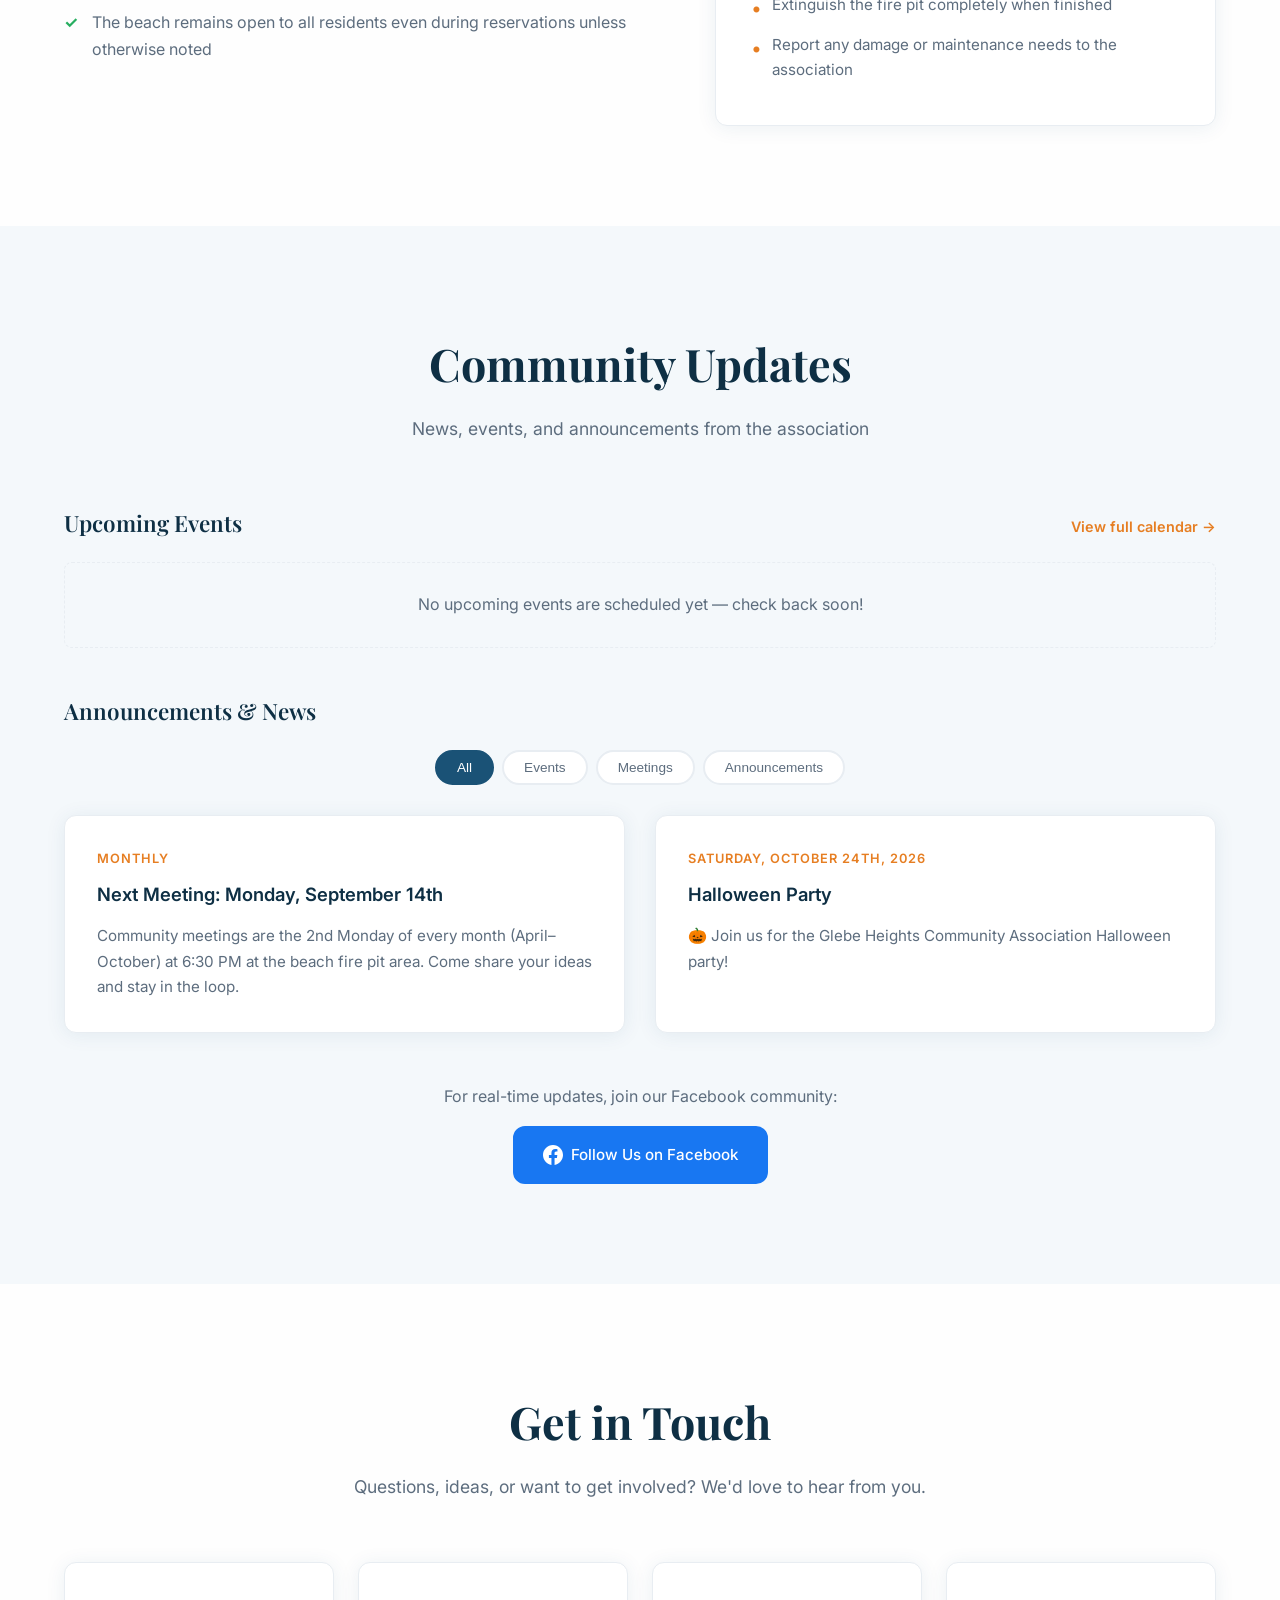
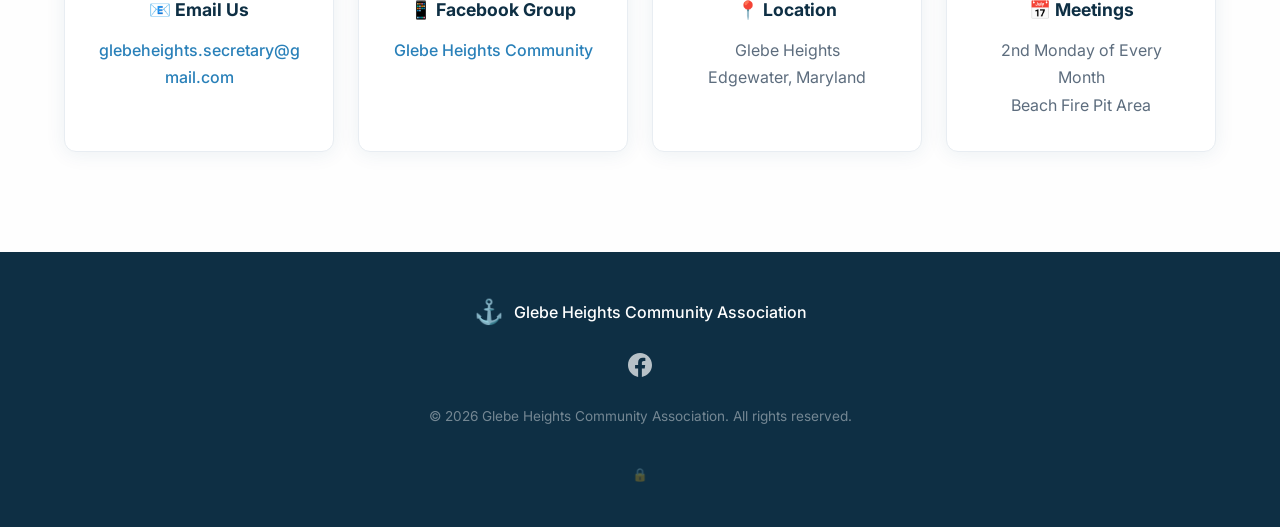
==== commit f2da5d09: "feat: drive calendar & Upcoming Events from one feed; upgrade reservation form Calendar and the new " ====
--- a/index.html
+++ b/index.html
@@ -192,16 +192,16 @@
 
             <div class="reservation-form-container">
                 <h3 class="reservation-form-title">Request a Reservation</h3>
-                <p class="reservation-form-subtitle">Fill out the form below and your email client will open with the details pre-filled. Submit requests at least 2 weeks in advance.</p>
+                <p class="reservation-form-subtitle">Send your request to the association. We review each one and add approved reservations to the community calendar. Please submit at least 2 weeks in advance.</p>
                 <form id="reservation-form" class="reservation-form" novalidate>
                     <div class="form-row">
                         <div class="form-group">
                             <label for="res-name">Name <span class="required">*</span></label>
-                            <input type="text" id="res-name" name="name" required placeholder="Your full name">
+                            <input type="text" id="res-name" name="name" required placeholder="Your full name" autocomplete="name">
                         </div>
                         <div class="form-group">
                             <label for="res-email">Email <span class="required">*</span></label>
-                            <input type="email" id="res-email" name="email" required placeholder="you@example.com">
+                            <input type="email" id="res-email" name="email" required placeholder="you@example.com" autocomplete="email">
                         </div>
                     </div>
                     <div class="form-row">
@@ -210,17 +210,43 @@
                             <input type="date" id="res-date" name="date" required>
                         </div>
                         <div class="form-group">
+                            <label for="res-space">Space / Area</label>
+                            <select id="res-space" name="space">
+                                <option value="Entire Beach Area" selected>Entire Beach Area</option>
+                                <option value="Beach Area">Beach Area</option>
+                                <option value="Fire Pit">Fire Pit</option>
+                                <option value="Community Dock">Community Dock</option>
+                            </select>
+                        </div>
+                    </div>
+                    <div class="form-row">
+                        <div class="form-group">
+                            <label for="res-start">Start Time</label>
+                            <input type="time" id="res-start" name="startTime">
+                        </div>
+                        <div class="form-group">
+                            <label for="res-end">End Time</label>
+                            <input type="time" id="res-end" name="endTime">
+                        </div>
+                    </div>
+                    <div class="form-row">
+                        <div class="form-group">
+                            <label for="res-title">Event Title</label>
+                            <input type="text" id="res-title" name="title" placeholder="e.g. Birthday party, Family gathering">
+                        </div>
+                        <div class="form-group">
                             <label for="res-guests">Expected Guests</label>
                             <input type="number" id="res-guests" name="guests" min="1" placeholder="e.g. 20">
                         </div>
-                    </div>
-                    <div class="form-group">
-                        <label for="res-purpose">Event / Purpose</label>
-                        <input type="text" id="res-purpose" name="purpose" placeholder="e.g. Birthday party, Family gathering">
                     </div>
                     <div class="form-group">
                         <label for="res-notes">Additional Notes</label>
                         <textarea id="res-notes" name="notes" rows="3" placeholder="Any other details (setup needs, timing, etc.)"></textarea>
+                    </div>
+                    <!-- Honeypot: hidden from people, tempting to bots. Leave empty. -->
+                    <div class="hp-field" aria-hidden="true">
+                        <label for="res-company">Company (leave this blank)</label>
+                        <input type="text" id="res-company" name="company" tabindex="-1" autocomplete="off">
                     </div>
                     <button type="submit" class="btn btn-accent">Send Reservation Request</button>
                     <div id="reservation-status" class="form-status" hidden></div>
@@ -260,6 +286,18 @@
         <div class="container">
             <h2 class="section-title">Community Updates</h2>
             <p class="section-subtitle">News, events, and announcements from the association</p>
+
+            <div class="events-feed">
+                <div class="events-feed-header">
+                    <h3 class="events-feed-title">Upcoming Events</h3>
+                    <a href="#reservations" class="events-feed-link">View full calendar &rarr;</a>
+                </div>
+                <div id="events-feed-list" class="events-feed-grid" aria-live="polite">
+                    <p class="events-feed-empty">Loading upcoming events&hellip;</p>
+                </div>
+            </div>
+
+            <h3 class="updates-subhead">Announcements &amp; News</h3>
             <div class="filter-bar">
                 <button class="filter-btn active" data-filter="all">All</button>
                 <button class="filter-btn" data-filter="events">Events</button>
@@ -350,6 +388,7 @@
         </div>
     </footer>
 
+    <script src="site-config.js"></script>
     <script src="github-publish.js"></script>
     <script src="admin.js"></script>
     <script src="script.js"></script>
--- a/styles.css
+++ b/styles.css
@@ -1706,6 +1706,10 @@
     transition: opacity 0.2s ease;
 }
 
+body.admin-mode-active .admin-card-controls {
+    opacity: 0.55;
+}
+
 body.admin-mode-active .update-card:hover .admin-card-controls,
 body.admin-mode-active .update-card .admin-card-controls:focus-within {
     opacity: 1;
@@ -1862,3 +1866,173 @@
 .gallery-members-note a:hover {
     color: var(--accent);
 }
+
+/* ============================================================
+   Events feed + reservation form additions (calendar/events hub)
+   ============================================================ */
+
+/* Honeypot: visually hidden & off-screen; not announced to screen readers */
+.hp-field {
+    position: absolute !important;
+    left: -9999px !important;
+    top: auto;
+    width: 1px;
+    height: 1px;
+    overflow: hidden;
+}
+
+/* Space/Area dropdown matches the other form fields */
+.reservation-form select {
+    width: 100%;
+    padding: 12px 40px 12px 16px;
+    border: 1px solid var(--border);
+    border-radius: var(--radius-sm);
+    font-family: inherit;
+    font-size: 0.95rem;
+    color: var(--text);
+    background-color: var(--bg);
+    transition: var(--transition);
+    cursor: pointer;
+    appearance: none;
+    -webkit-appearance: none;
+    background-image: url("data:image/svg+xml,%3Csvg xmlns='http://www.w3.org/2000/svg' width='12' height='8' viewBox='0 0 12 8'%3E%3Cpath fill='%235d6d7e' d='M6 8 0 0h12z'/%3E%3C/svg%3E");
+    background-repeat: no-repeat;
+    background-position: right 16px center;
+}
+.reservation-form select:focus {
+    outline: none;
+    border-color: var(--primary-light);
+    box-shadow: 0 0 0 3px rgba(41, 128, 185, 0.12);
+}
+
+/* Calendar: "+N more" note when a day has several events */
+.cal-more {
+    display: block;
+    font-size: 0.6rem;
+    color: var(--text-muted);
+    font-weight: 600;
+    margin-top: 1px;
+}
+
+/* Upcoming Events feed */
+.events-feed {
+    margin-bottom: 44px;
+}
+.events-feed-header {
+    display: flex;
+    align-items: baseline;
+    justify-content: space-between;
+    gap: 16px;
+    margin-bottom: 20px;
+    flex-wrap: wrap;
+}
+.events-feed-title {
+    font-family: 'Playfair Display', serif;
+    font-size: 1.4rem;
+    font-weight: 600;
+    color: var(--primary-dark);
+}
+.events-feed-link {
+    color: var(--accent);
+    font-weight: 600;
+    font-size: 0.9rem;
+    text-decoration: none;
+    white-space: nowrap;
+}
+.events-feed-link:hover { color: var(--accent-light); }
+
+.events-feed-grid {
+    display: grid;
+    grid-template-columns: repeat(auto-fill, minmax(280px, 1fr));
+    gap: 16px;
+}
+.event-feed-card {
+    display: flex;
+    gap: 16px;
+    align-items: flex-start;
+    background: white;
+    border: 1px solid var(--border);
+    border-left: 4px solid var(--primary);
+    border-radius: var(--radius-sm);
+    padding: 16px 18px;
+    box-shadow: var(--shadow);
+    transition: var(--transition);
+}
+.event-feed-card:hover {
+    transform: translateY(-2px);
+    box-shadow: var(--shadow-lg);
+}
+.event-feed-card.event-type-reservation { border-left-color: var(--accent); }
+.event-feed-card.event-type-meeting { border-left-color: var(--primary-light); }
+.event-feed-card.event-type-event { border-left-color: #27ae60; }
+
+.event-feed-date {
+    flex-shrink: 0;
+    width: 54px;
+    text-align: center;
+    background: var(--bg-alt);
+    border-radius: var(--radius-sm);
+    padding: 8px 4px;
+    line-height: 1.1;
+}
+.event-feed-mon {
+    display: block;
+    font-size: 0.7rem;
+    font-weight: 700;
+    text-transform: uppercase;
+    letter-spacing: 0.5px;
+    color: var(--accent);
+}
+.event-feed-day {
+    display: block;
+    font-size: 1.5rem;
+    font-weight: 700;
+    color: var(--primary-dark);
+}
+.event-feed-body { min-width: 0; }
+.event-feed-badge {
+    display: inline-block;
+    font-size: 0.65rem;
+    font-weight: 700;
+    text-transform: uppercase;
+    letter-spacing: 0.5px;
+    padding: 2px 8px;
+    border-radius: 20px;
+    margin-bottom: 6px;
+}
+.event-badge-reservation { background: rgba(230, 126, 34, 0.14); color: #ca6510; }
+.event-badge-meeting { background: rgba(41, 128, 185, 0.14); color: var(--primary); }
+.event-badge-event { background: rgba(39, 174, 96, 0.14); color: #1e8449; }
+.event-feed-name {
+    font-size: 1.05rem;
+    font-weight: 600;
+    color: var(--primary-dark);
+    margin: 0 0 4px;
+    line-height: 1.25;
+}
+.event-feed-meta {
+    font-size: 0.85rem;
+    color: var(--text-light);
+    margin: 0;
+}
+.events-feed-empty {
+    grid-column: 1 / -1;
+    text-align: center;
+    color: var(--text-light);
+    background: var(--bg-alt);
+    border: 1px dashed var(--border);
+    border-radius: var(--radius-sm);
+    padding: 28px;
+}
+
+.updates-subhead {
+    font-family: 'Playfair Display', serif;
+    font-size: 1.4rem;
+    font-weight: 600;
+    color: var(--primary-dark);
+    margin: 0 0 20px;
+}
+
+@media (max-width: 480px) {
+    .events-feed-grid { grid-template-columns: 1fr; }
+}
